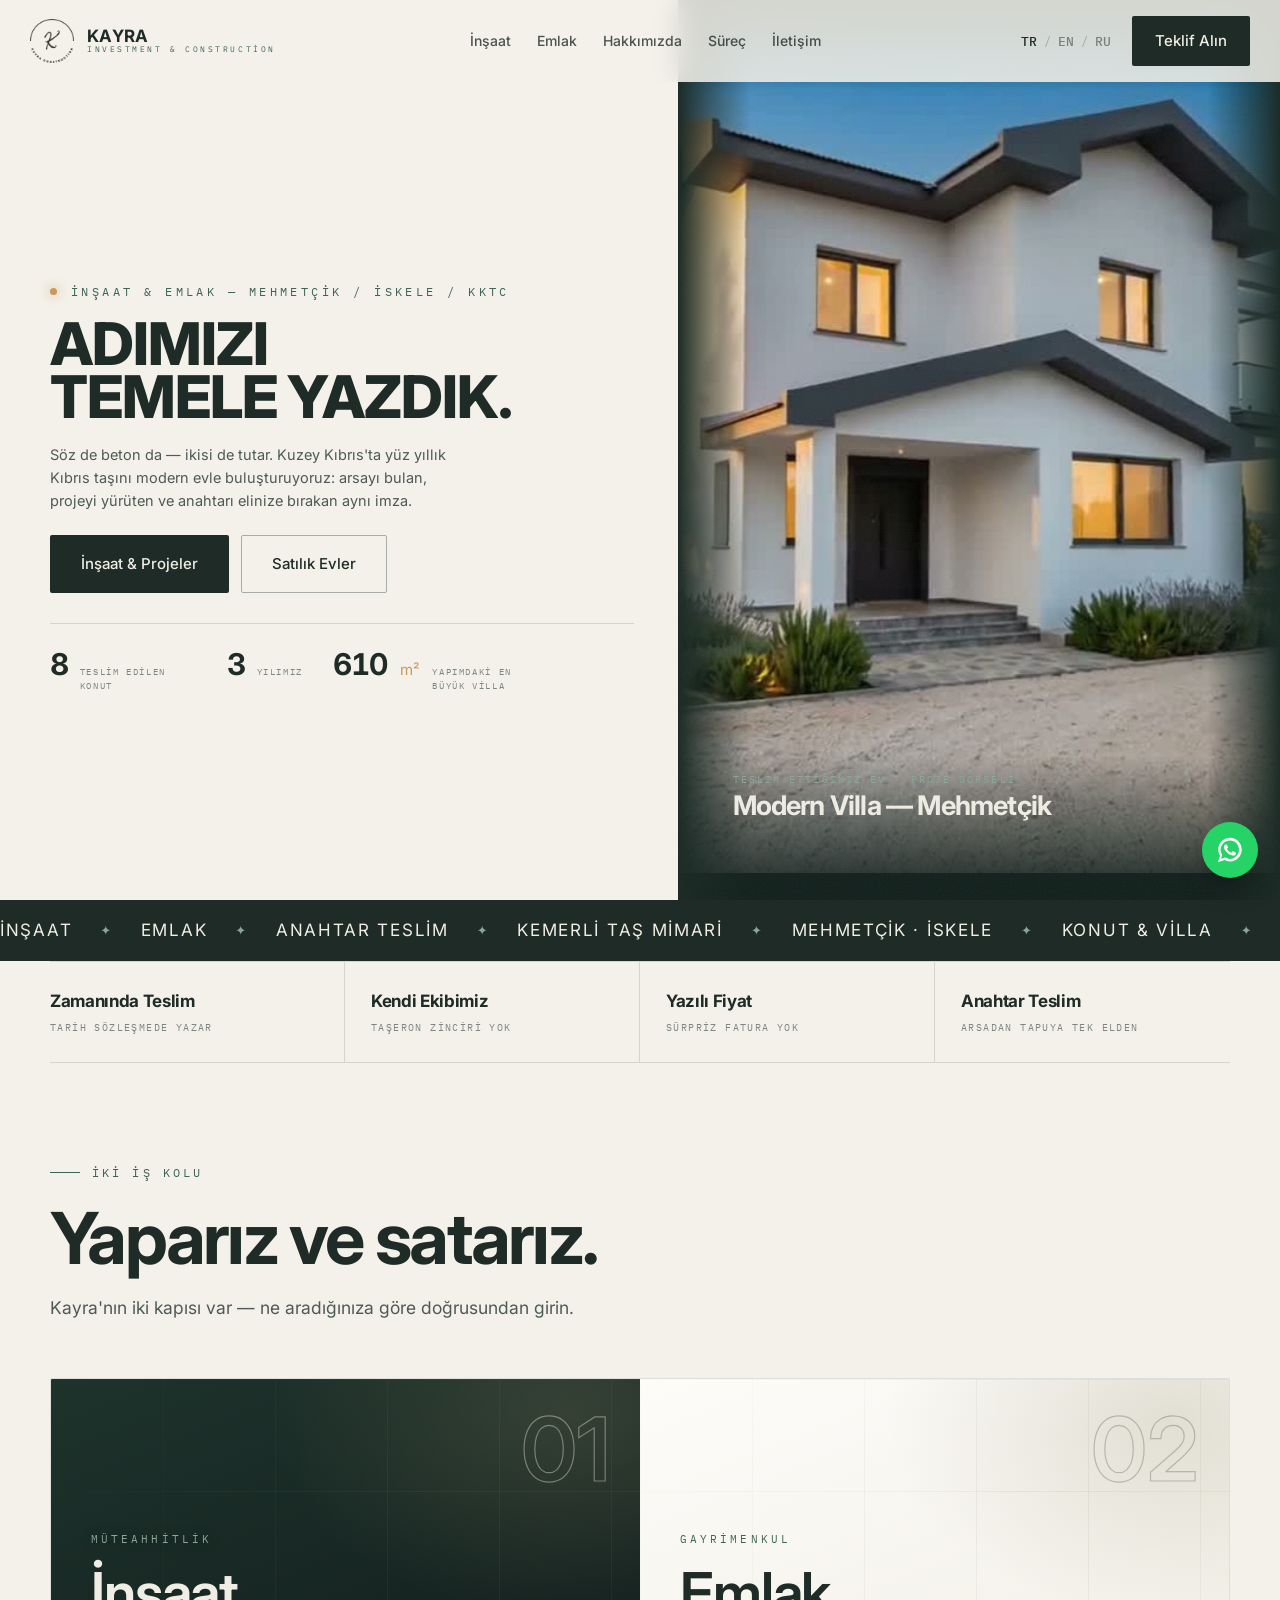
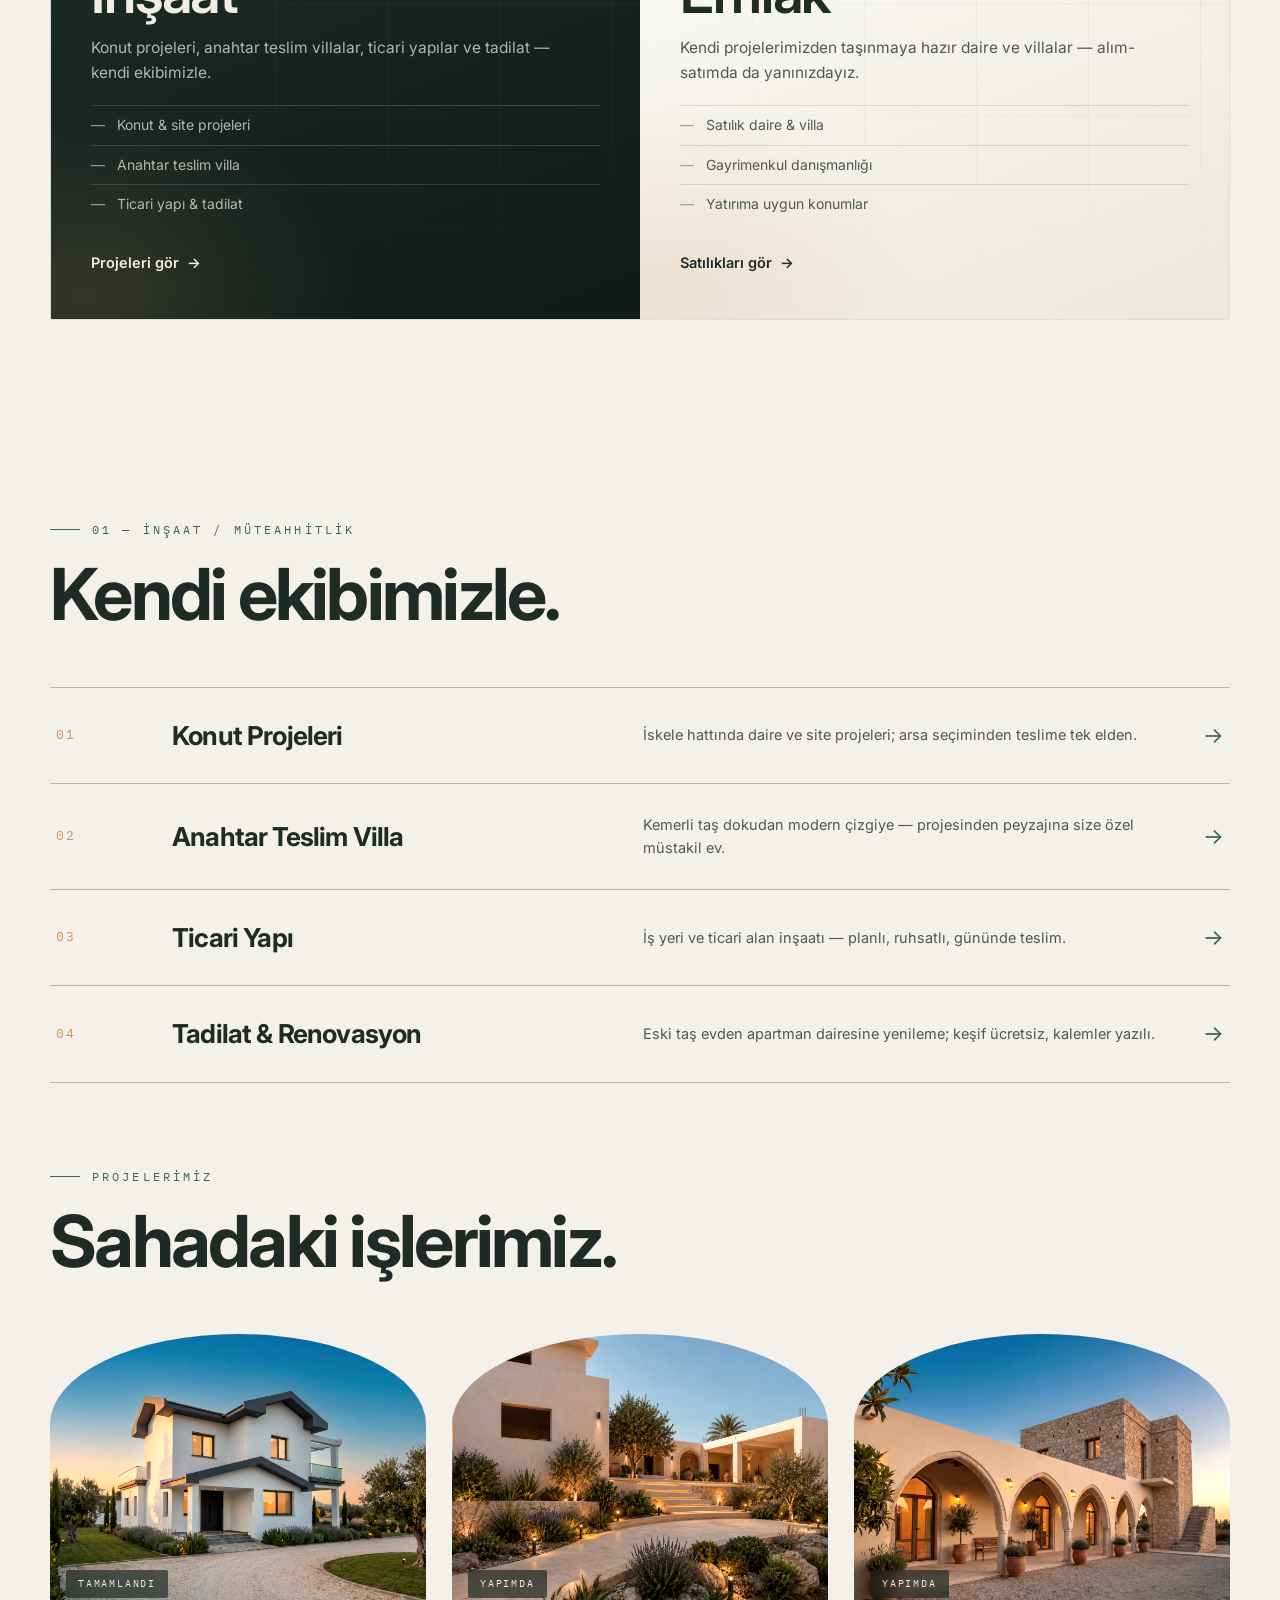
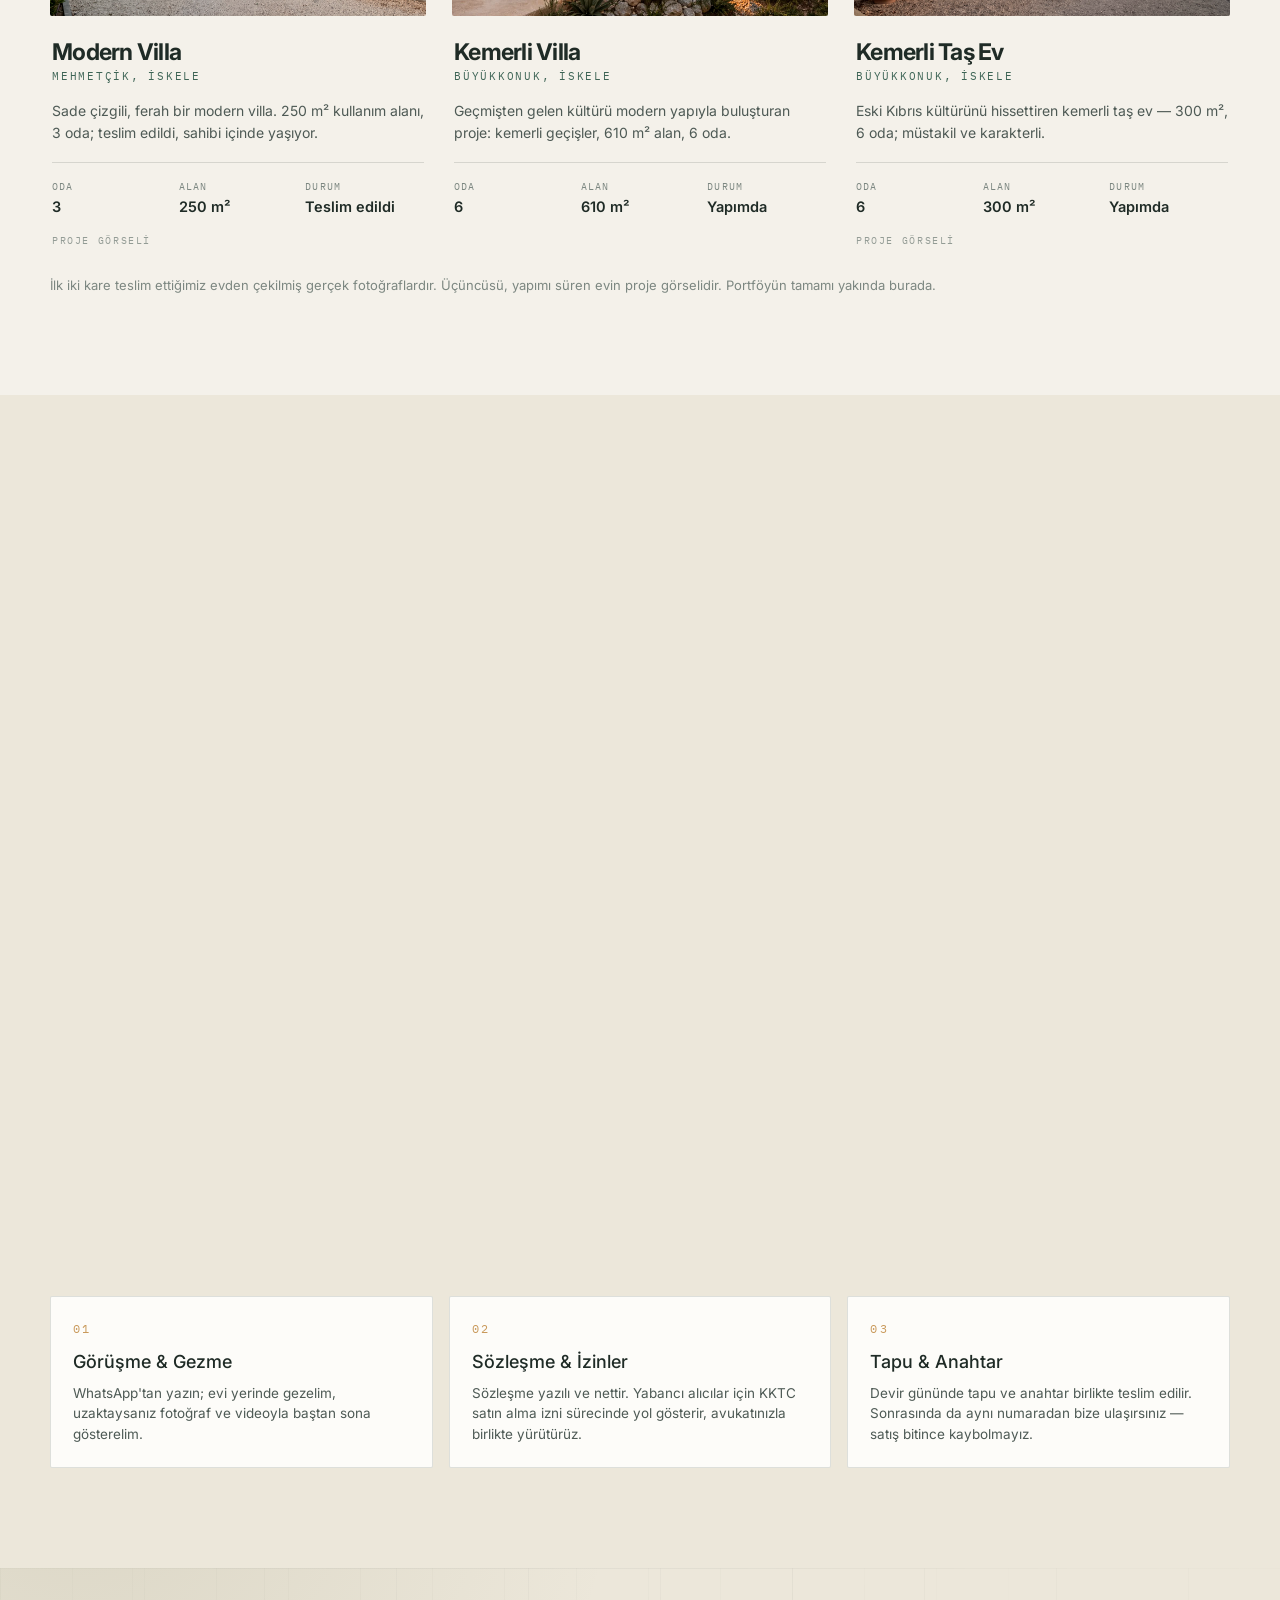
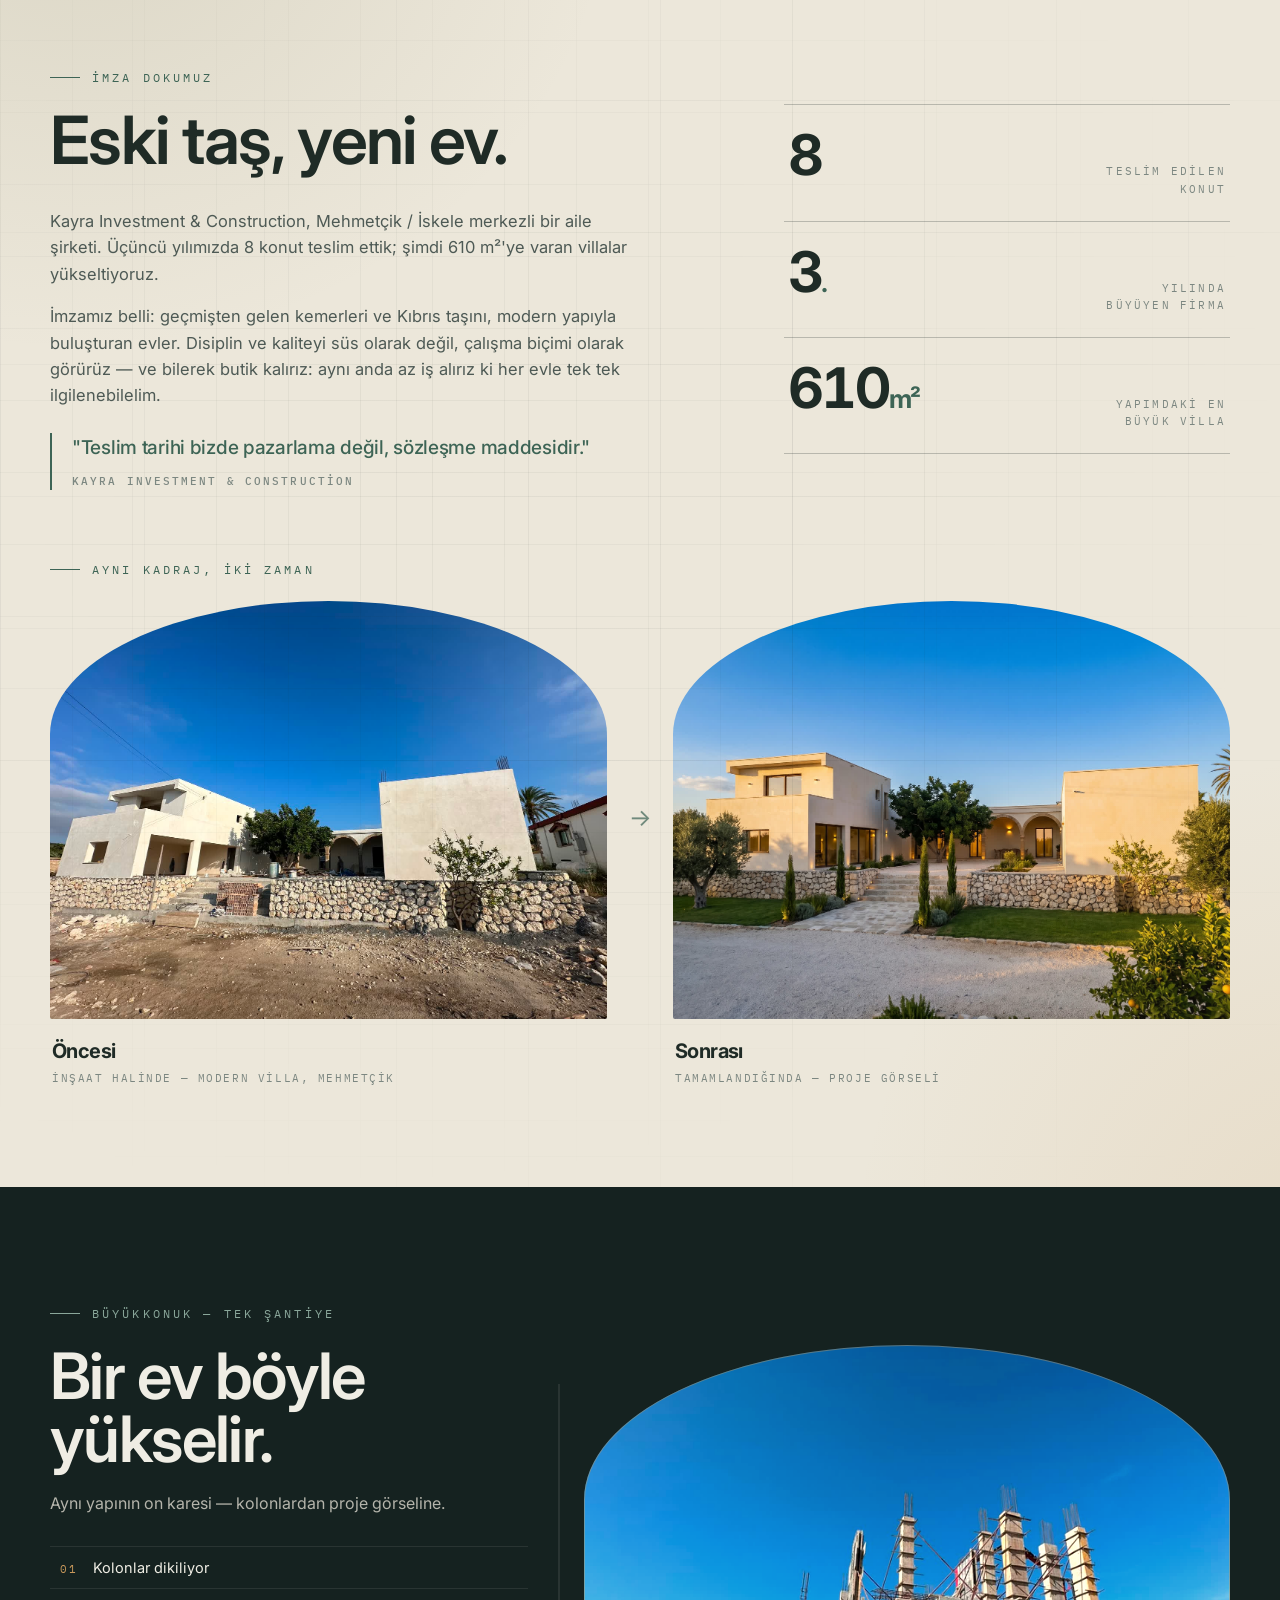
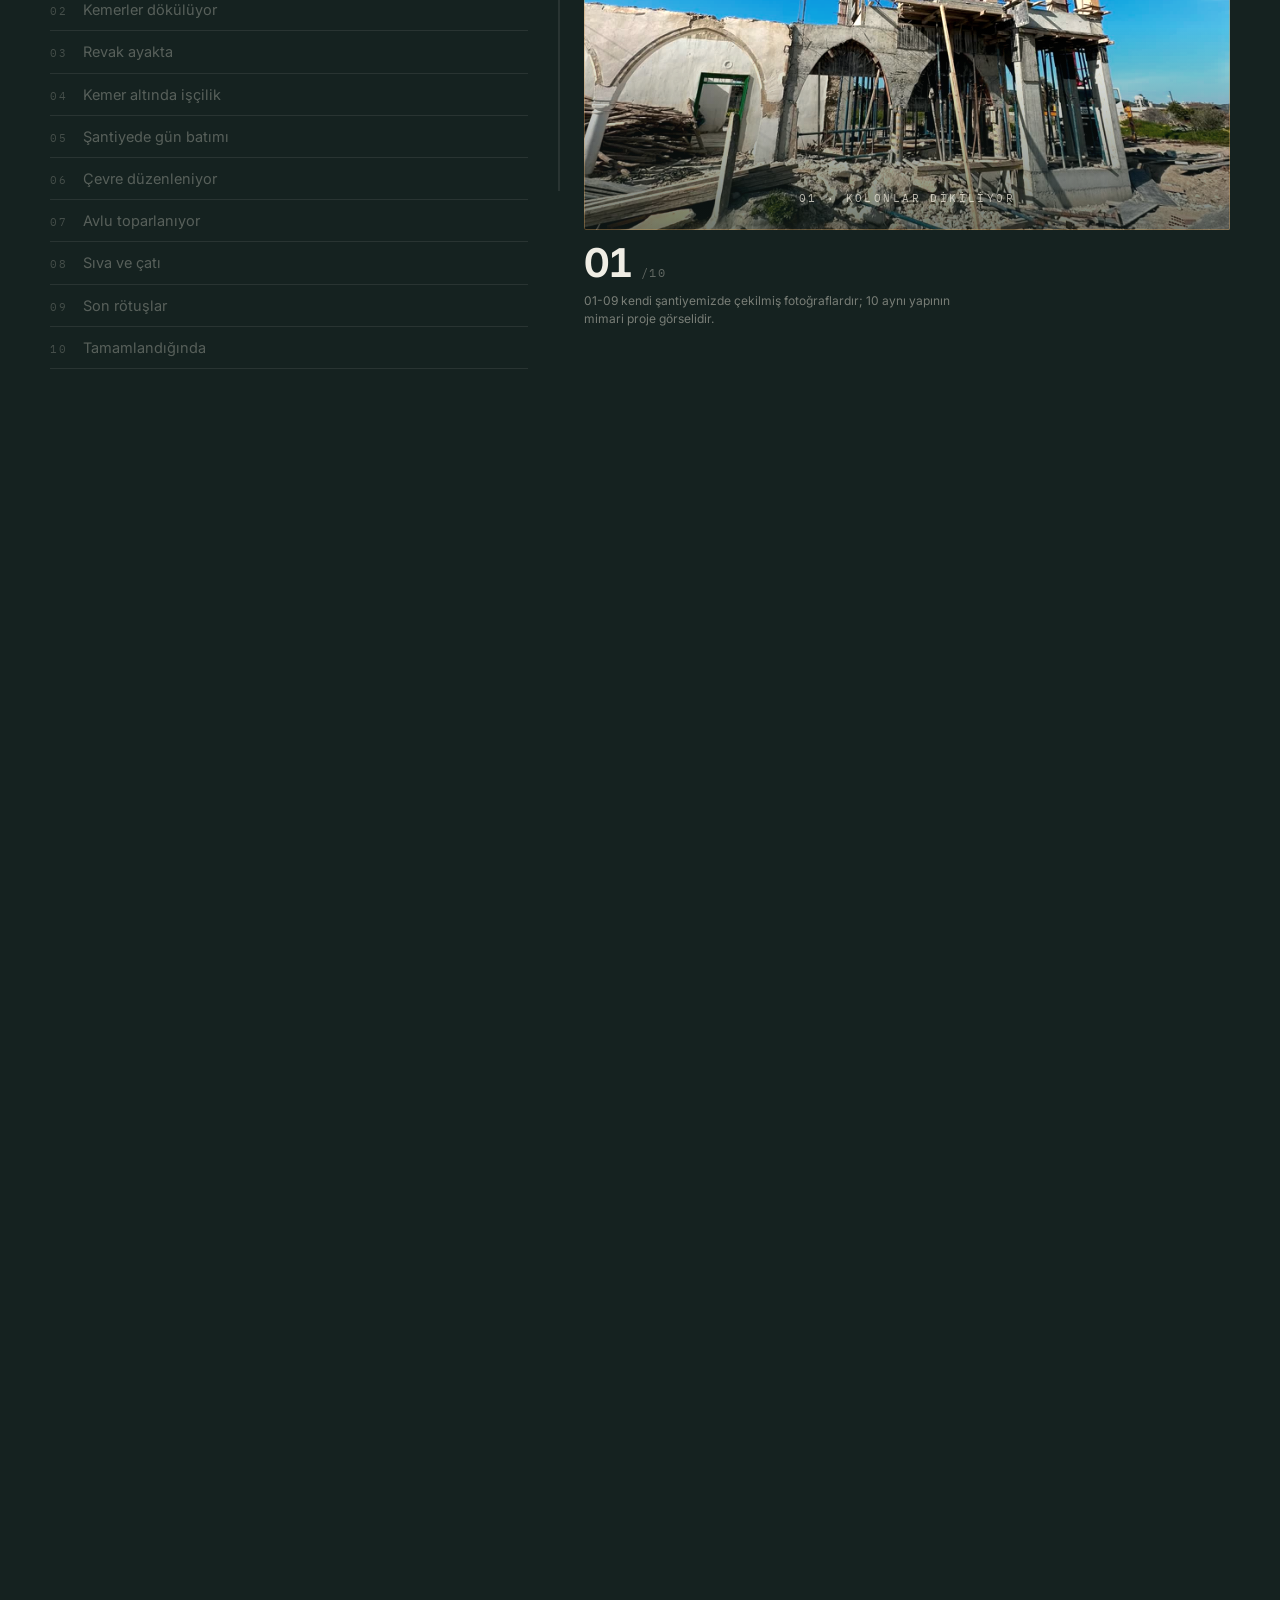
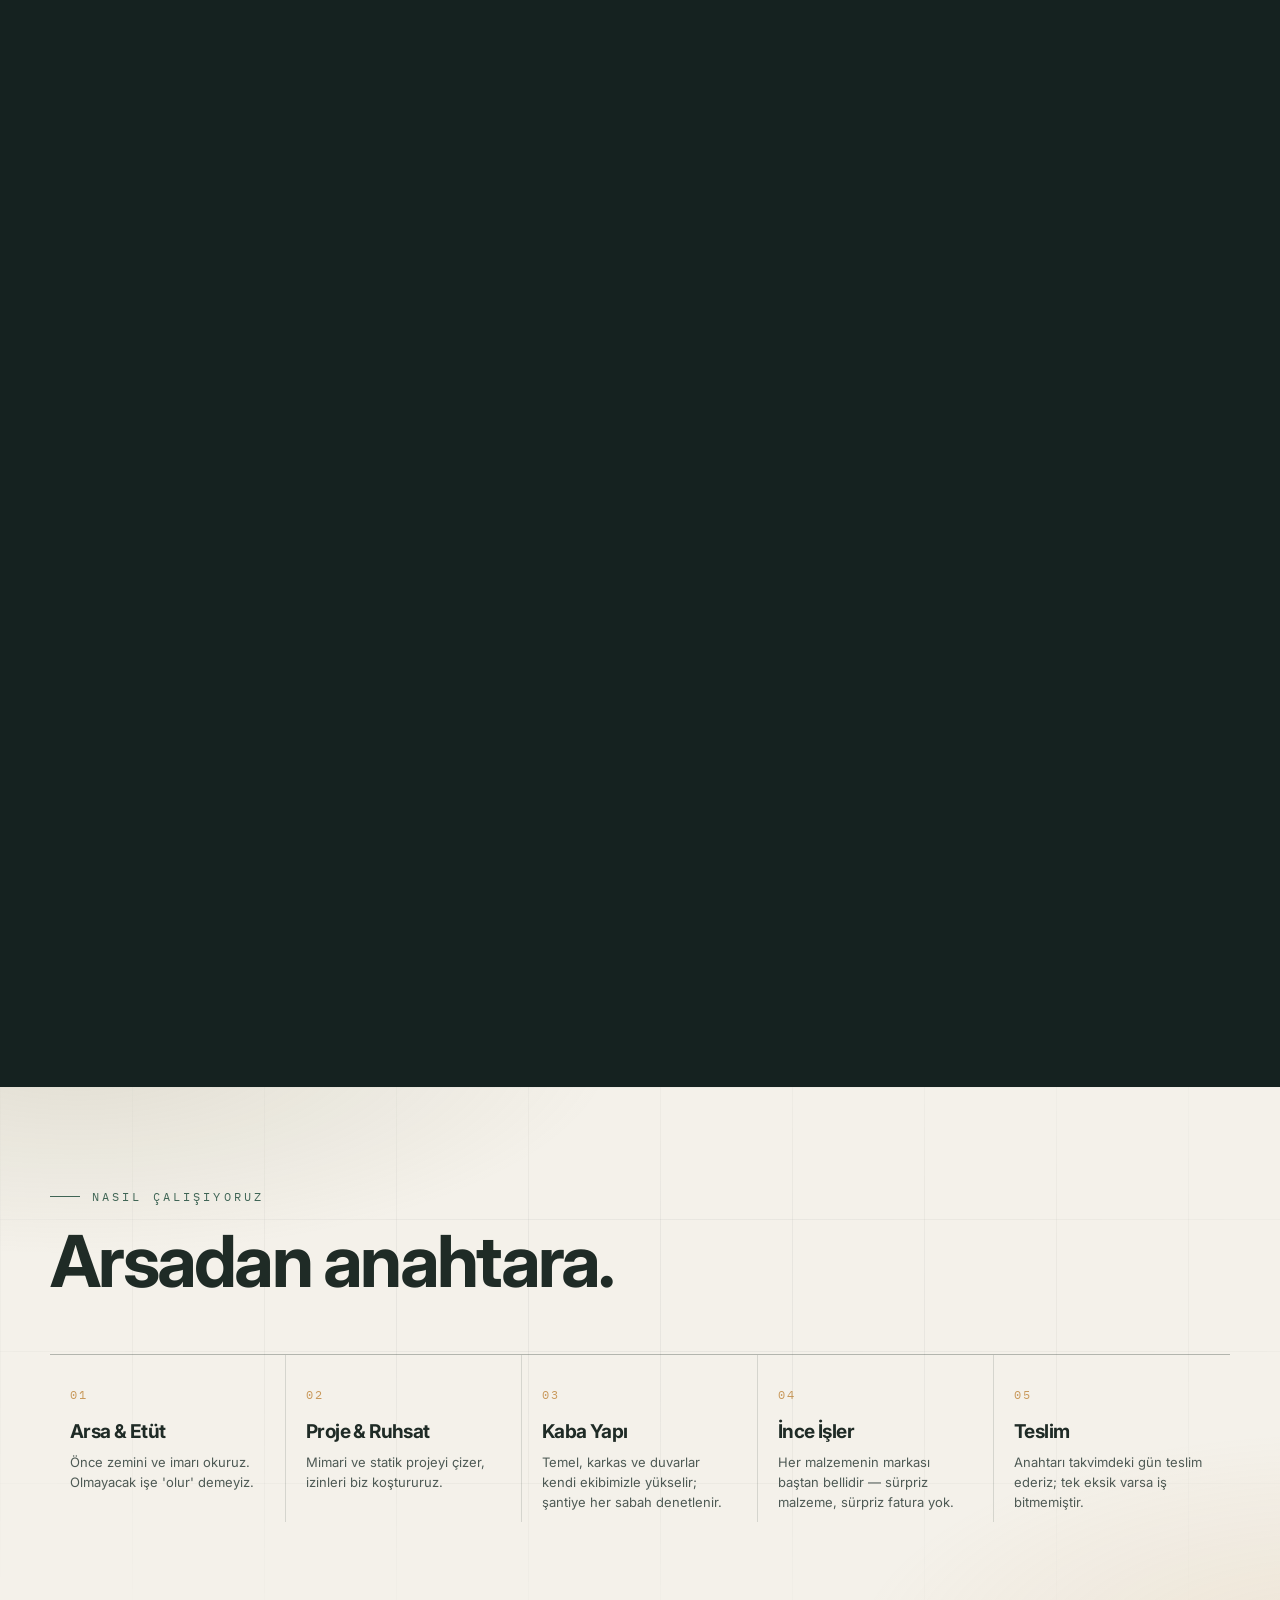
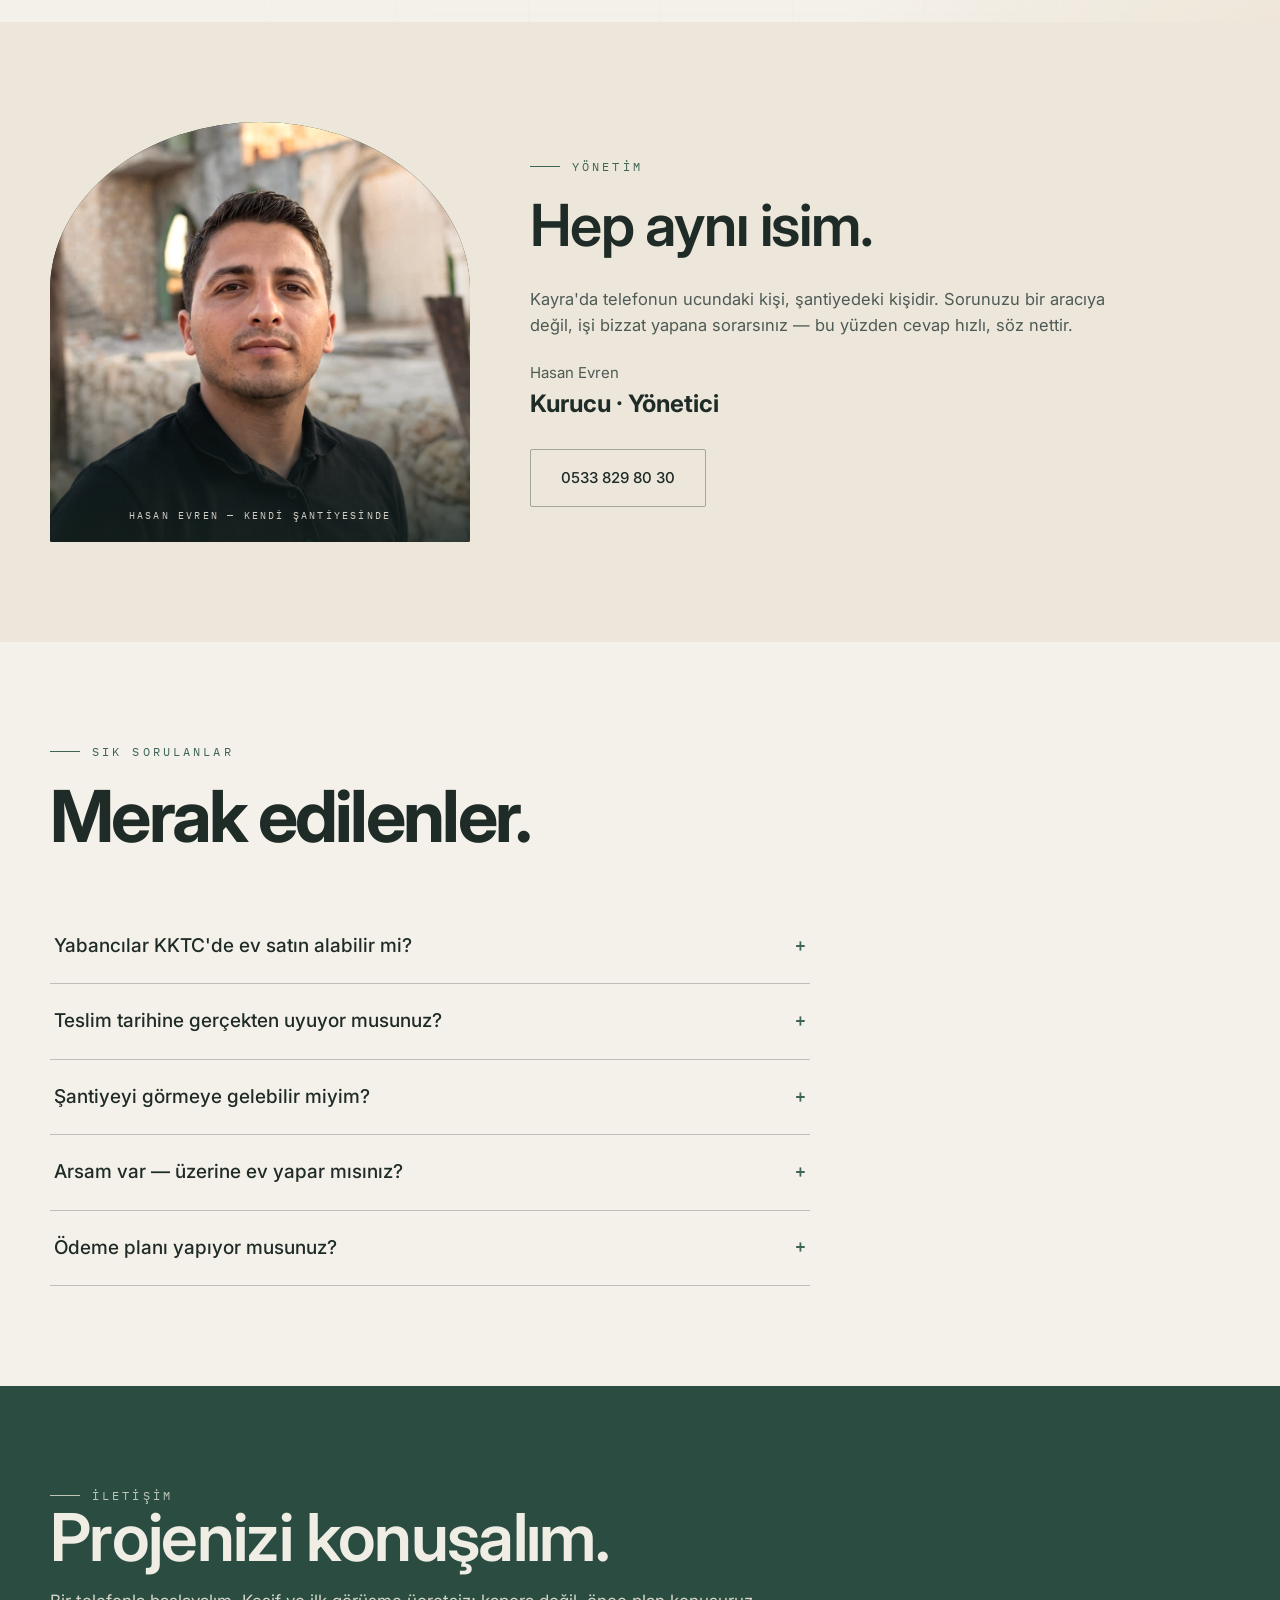
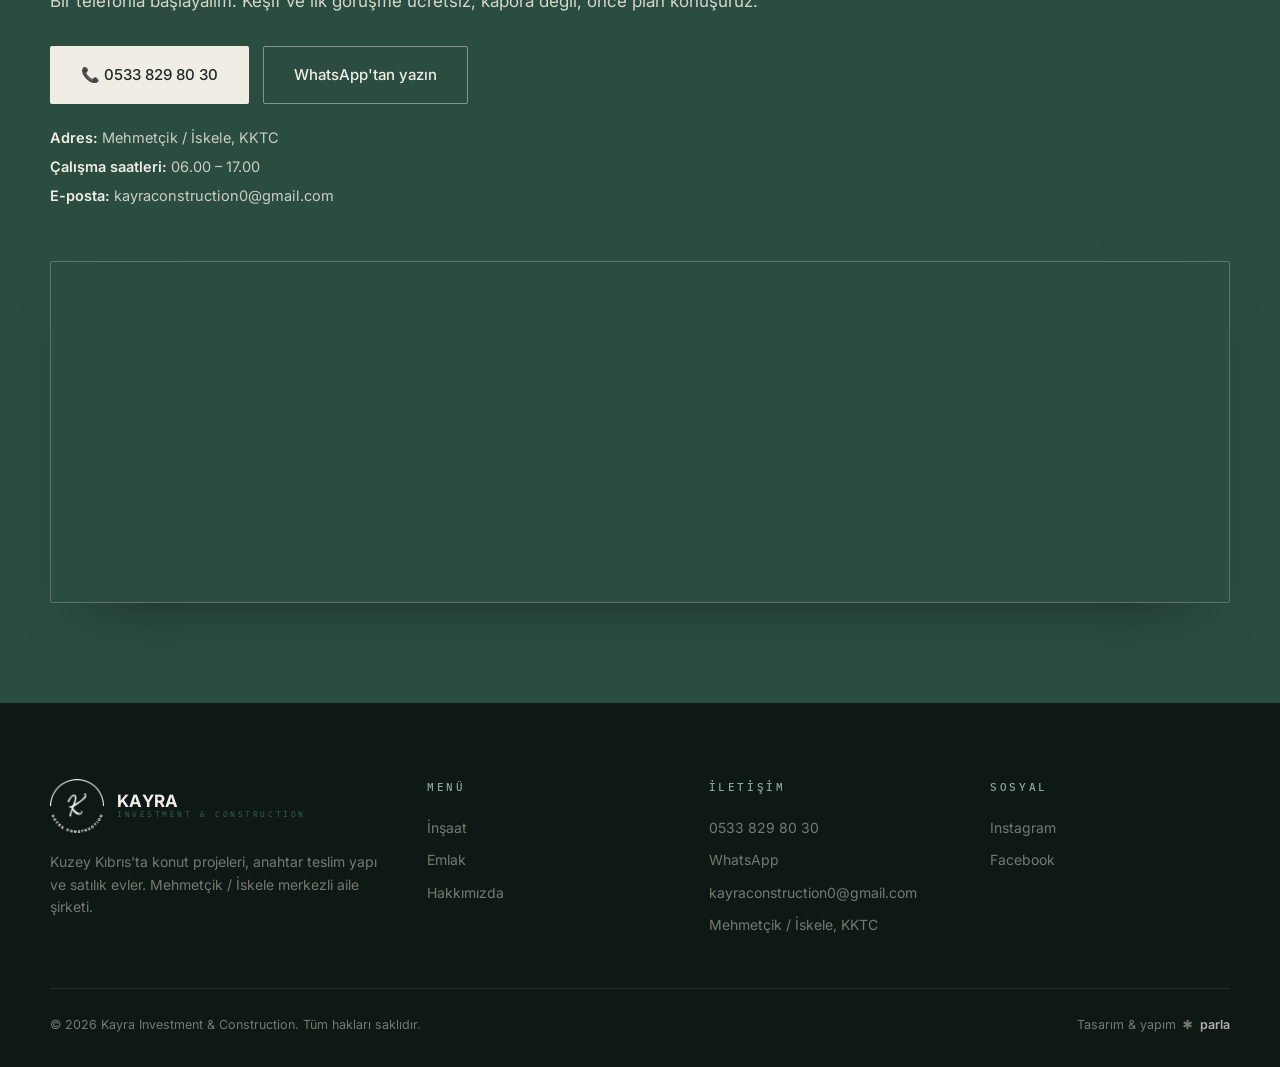
==== index.html @ f29a313a "Site yayına alındı - index.html'den noindex kaldırıldı; arama motorlarına açık. - Panel ve müşteriye" ====
<!DOCTYPE html>
<html lang="tr">
<head>
<meta charset="UTF-8">
<meta name="viewport" content="width=device-width, initial-scale=1.0">
<title>Kayra Investment & Construction — İnşaat & Emlak | Mehmetçik, İskele</title>
<meta name="description" content="Kuzey Kıbrıs Mehmetçik/İskele merkezli inşaat ve emlak firması. Kemerli taş mimariyi modern villalarla buluşturan konut projeleri, anahtar teslim yapı ve satılık evler.">
<meta name="theme-color" content="#1D1812">
<link rel="canonical" href="https://orhannsemiz-wq.github.io/kayra-construction/">
<link rel="icon" type="image/png" href="assets/favicon.png">
<link rel="apple-touch-icon" href="assets/apple-touch-icon.png">
<meta property="og:type" content="website">
<meta property="og:title" content="Kayra Investment & Construction — İnşaat & Emlak | KKTC">
<meta property="og:description" content="Kıbrıs'ın kemerli taşını modern evle buluşturuyoruz. Konut projeleri, anahtar teslim villa ve satılık evler — Mehmetçik / İskele.">
<meta property="og:url" content="https://orhannsemiz-wq.github.io/kayra-construction/">
<meta property="og:image" content="https://orhannsemiz-wq.github.io/kayra-construction/assets/og.jpg">
<meta property="og:locale" content="tr_TR">
<meta name="twitter:card" content="summary_large_image">
<meta name="twitter:image" content="https://orhannsemiz-wq.github.io/kayra-construction/assets/og.jpg">
<script type="application/ld+json">
{"@context":"https://schema.org","@type":"GeneralContractor",
"name":"Kayra Investment & Construction",
"description":"Kuzey Kıbrıs'ta konut projeleri, anahtar teslim yapı ve satılık evler.",
"telephone":"+905338298030","email":"kayraconstruction0@gmail.com",
"address":{"@type":"PostalAddress","addressLocality":"Mehmetçik","addressRegion":"İskele","addressCountry":"CY"},
"openingHours":"Mo-Sa 06:00-17:00",
"sameAs":["https://instagram.com/kayra_constructionn","https://www.facebook.com/share/17DKp3gFcU/"],
"image":"assets/og.jpg","priceRange":"$$"}
</script>
<link rel="preconnect" href="https://fonts.googleapis.com">
<link rel="preconnect" href="https://fonts.gstatic.com" crossorigin>
<link href="https://fonts.googleapis.com/css2?family=Inter:wght@400;500;600;700;800&family=IBM+Plex+Mono:wght@400;500&display=swap" rel="stylesheet">
<link rel="stylesheet" href="css/style.css?v=68">

</head>
<body class="pre">

<div id="loader" aria-hidden="true">
  <img src="assets/kayra-logo-light.png" alt="">
  <div class="lw">Kayra Investment &amp; Construction</div>
  <div class="ld-num"><span id="ldPct">0</span><i>%</i></div>
</div>
<div id="progress" aria-hidden="true"><i id="progressBar"></i></div>

<header id="hd">
  <div class="bar">
    <a href="#top" class="brand">
      <img class="lg-l" src="assets/kayra-logo-light.png" alt="Kayra">
      <img class="lg-d" src="assets/kayra-logo.png" alt="Kayra">
      <span class="bt"><b>KAYRA</b><span data-tr="Investment &amp; Construction" data-en="Investment &amp; Construction">Investment &amp; Construction</span></span>
    </a>
    <nav class="links">
      <a href="#insaat" data-tr="İnşaat" data-en="Construction">İnşaat</a>
      <a href="#emlak" data-tr="Emlak" data-en="Real Estate">Emlak</a>
      <a href="#hakkimizda" data-tr="Hakkımızda" data-en="About">Hakkımızda</a>
      <a href="#surec" data-tr="Süreç" data-en="Process">Süreç</a>
      <a href="#iletisim" data-tr="İletişim" data-en="Contact">İletişim</a>
    </nav>
    <div class="nav-right">
      <div class="lang">
        <button id="l-tr" class="on" onclick="setLang('tr')">TR</button><span>/</span><button id="l-en" onclick="setLang('en')">EN</button><span>/</span><button id="l-ru" onclick="setLang('ru')">RU</button>
      </div>
      <a href="#iletisim" class="btn nav-cta" data-tr="Teklif Alın" data-en="Get a Quote">Teklif Alın</a>
      <button class="burger" onclick="toggleMenu()" aria-label="Menü"><i></i><i></i><i></i></button>
    </div>
  </div>
</header>

<div class="mnav" id="mnav">
  <a href="#insaat" onclick="toggleMenu()" data-tr="İnşaat" data-en="Construction">İnşaat</a>
  <a href="#emlak" onclick="toggleMenu()" data-tr="Emlak" data-en="Real Estate">Emlak</a>
  <a href="#hakkimizda" onclick="toggleMenu()" data-tr="Hakkımızda" data-en="About">Hakkımızda</a>
  <a href="#surec" onclick="toggleMenu()" data-tr="Süreç" data-en="Process">Süreç</a>
  <a href="#iletisim" onclick="toggleMenu()" data-tr="İletişim" data-en="Contact">İletişim</a>
  <a href="#iletisim" onclick="toggleMenu()" class="btn btn-ink mnav-cta" data-tr="Teklif Alın" data-en="Get a Quote">Teklif Alın</a>
</div>

<a href="#top" id="top"></a>

<!-- HERO — VARYANT A: bölünmüş kapak -->
<section class="hero heroA">
  <div class="hA-left">
    <div class="hero-coord">
      <span class="dot"></span>
      <span data-tr="İnşaat &amp; Emlak — Mehmetçik / İskele / KKTC" data-en="Construction &amp; Real Estate — Mehmetçik / İskele / N. Cyprus">İnşaat &amp; Emlak — Mehmetçik / İskele / KKTC</span>
    </div>
    <h1 class="display">
      <span class="ln"><i class="l1" data-tr="Adımızı" data-en="Our name">Adımızı</i></span>
      <span class="ln"><i class="l2" data-tr="Temele yazdık." data-en="in the foundation.">Temele yazdık.</i></span>
    </h1>
    <p class="hero-lead" data-tr="Söz de beton da — ikisi de tutar. Kuzey Kıbrıs'ta yüz yıllık Kıbrıs taşını modern evle buluşturuyoruz: arsayı bulan, projeyi yürüten ve anahtarı elinize bırakan aynı imza." data-en="Our word and our concrete — both of them set. In North Cyprus we bring century-old Cyprus stone into the modern home: one signature finds the land, runs the build and hands you the key.">Söz de beton da — ikisi de tutar. Kuzey Kıbrıs'ta yüz yıllık Kıbrıs taşını modern evle buluşturuyoruz: arsayı bulan, projeyi yürüten ve anahtarı elinize bırakan aynı imza.</p>
    <div class="hero-ctas">
      <a href="#insaat" class="btn btn-ink" data-tr="İnşaat &amp; Projeler" data-en="Construction &amp; Projects">İnşaat &amp; Projeler</a>
      <a href="#emlak" class="btn btn-inkline" data-tr="Satılık Evler" data-en="Homes for Sale">Satılık Evler</a>
    </div>
    <div class="hA-stats">
      <div class="hstat"><b>8</b><span data-tr="Teslim edilen konut" data-en="Homes delivered">Teslim edilen konut</span></div>
      <div class="hstat"><b>3.</b><span data-tr="Yılımız" data-en="Years in business">Yılımız</span></div>
      <div class="hstat"><b>610</b><i>m²</i><span data-tr="Yapımdaki en büyük villa" data-en="Largest villa in build">Yapımdaki en büyük villa</span></div>
    </div>
  </div>
  <div class="hA-right" aria-hidden="true">
    <!-- KEMERİN İÇİNDEN GÜN BATIMI — saf CSS, 0 KB dış dosya.
         Markanın imzası (kemer) + paletin kaynağı (alacakaranlık) hareket ediyor.
         Sadece transform/opacity/filter; layout tetiklemez. -->
    <div class="map-wrap">
      <!-- KAPAK (2026-07-31): önce 3B harita, sonra kıyı manzarası denendi;
           ikisi de "bu bir inşaat firması" demiyordu. Şimdi KENDİ şantiyemizin
           gerçek karesi: usta betonarme kemerin üstünde. Fotoğraf bize ait,
           hareket image-to-video ile eklendi — uydurma şantiye riski yok,
           alt yazı da bu yüzden "kendi şantiyemizden" diyebiliyor.
           İleri-geri birleştirildi, döngü dikişsiz. 327 KB. -->
      <video class="map-vid" autoplay muted loop playsinline
             poster="assets/video/kapak-villa-poster.jpg">
        <source src="assets/video/kapak-villa.mp4" type="video/mp4">
      </video>
      <div class="map-legend">
        <span class="ml-t" data-tr="Teslim ettiğimiz ev · proje görseli" data-en="A home we delivered · visualisation">Teslim ettiğimiz ev · proje görseli</span>
        <span class="ml-n" data-tr="Modern Villa — Mehmetçik" data-en="Modern Villa — Mehmetçik">Modern Villa — Mehmetçik</span>
      </div>
    </div>
    <div class="grain"></div>
  </div>
</section>

<!-- MARQUEE -->
<div class="marquee" aria-hidden="true">
  <div class="mq-track" id="mqTrack">
    <span data-tr="İnşaat <i>✦</i> Emlak <i>✦</i> Anahtar Teslim <i>✦</i> Kemerli Taş Mimari <i>✦</i> Mehmetçik · İskele <i>✦</i> Konut &amp; Villa <i>✦</i> " data-en="Construction <i>✦</i> Real Estate <i>✦</i> Turnkey <i>✦</i> Stone Arch Architecture <i>✦</i> Mehmetçik · İskele <i>✦</i> Homes &amp; Villas <i>✦</i> ">İnşaat <i>✦</i> Emlak <i>✦</i> Anahtar Teslim <i>✦</i> Kemerli Taş Mimari <i>✦</i> Mehmetçik · İskele <i>✦</i> Konut &amp; Villa <i>✦</i> </span>
  </div>
</div>

<!-- FAYDA ŞERİDİ — sektörün standart vaat karoları (Aladağ, Arşın, Tunalı
     hepsi bunları başlık seviyesinde kullanıyor; bizde paragraf içine gömülüydü).
     Kapak ile iş kolları arasında, ziyaretçi daha ilk ekranda görüyor. -->
<section class="promise" aria-label="Taahhütlerimiz">
  <div class="wrap">
    <ul class="promise-row rv">
      <li><b data-tr="Zamanında Teslim" data-en="On-Time Delivery">Zamanında Teslim</b><span data-tr="Tarih sözleşmede yazar" data-en="The date is in the contract">Tarih sözleşmede yazar</span></li>
      <li><b data-tr="Kendi Ekibimiz" data-en="Our Own Crew">Kendi Ekibimiz</b><span data-tr="Taşeron zinciri yok" data-en="No subcontractor chain">Taşeron zinciri yok</span></li>
      <li><b data-tr="Yazılı Fiyat" data-en="Written Pricing">Yazılı Fiyat</b><span data-tr="Sürpriz fatura yok" data-en="No surprise invoices">Sürpriz fatura yok</span></li>
      <li><b data-tr="Anahtar Teslim" data-en="Turnkey">Anahtar Teslim</b><span data-tr="Arsadan tapuya tek elden" data-en="From land to title, one hand">Arsadan tapuya tek elden</span></li>
    </ul>
  </div>
</section>

<!-- PILLARS -->
<section id="isKollari">
  <div class="wrap">
    <div class="sec-head rv">
      <div class="eyebrow" data-tr="İki iş kolu" data-en="Two divisions">İki iş kolu</div>
      <h2 class="msk"><i data-tr="Yaparız ve satarız." data-en="We build and we sell.">Yaparız ve satarız.</i></h2>
      <p data-tr="Kayra'nın iki kapısı var — ne aradığınıza göre doğrusundan girin." data-en="Kayra has two doors — enter through the one that fits what you need.">Kayra'nın iki kapısı var — ne aradığınıza göre doğrusundan girin.</p>
    </div>
    <div class="pillar-wrap rv">
      <a href="#insaat" class="pillar insaat">
        <div class="big-num">01</div>
        <div class="content">
          <div class="ptag" data-tr="Müteahhitlik" data-en="Contracting">Müteahhitlik</div>
          <h3 data-tr="İnşaat" data-en="Construction">İnşaat</h3>
          <p data-tr="Konut projeleri, anahtar teslim villalar, ticari yapılar ve tadilat — kendi ekibimizle." data-en="Housing projects, turnkey villas, commercial builds and renovation — with our own team.">Konut projeleri, anahtar teslim villalar, ticari yapılar ve tadilat — kendi ekibimizle.</p>
          <ul>
            <li data-tr="Konut &amp; site projeleri" data-en="Housing &amp; complex projects">Konut &amp; site projeleri</li>
            <li data-tr="Anahtar teslim villa" data-en="Turnkey villas">Anahtar teslim villa</li>
            <li data-tr="Ticari yapı &amp; tadilat" data-en="Commercial &amp; renovation">Ticari yapı &amp; tadilat</li>
          </ul>
          <span class="go" data-tr="Projeleri gör" data-en="View projects">Projeleri gör <span class="ar">→</span></span>
        </div>
      </a>
      <a href="#emlak" class="pillar emlak">
        <div class="big-num">02</div>
        <div class="content">
          <div class="ptag" data-tr="Gayrimenkul" data-en="Property">Gayrimenkul</div>
          <h3 data-tr="Emlak" data-en="Real Estate">Emlak</h3>
          <p data-tr="Kendi projelerimizden taşınmaya hazır daire ve villalar — alım-satımda da yanınızdayız." data-en="Move-in-ready homes from our own projects — and we guide you in buying and selling too.">Kendi projelerimizden taşınmaya hazır daire ve villalar — alım-satımda da yanınızdayız.</p>
          <ul>
            <li data-tr="Satılık daire &amp; villa" data-en="Apartments &amp; villas for sale">Satılık daire &amp; villa</li>
            <li data-tr="Gayrimenkul danışmanlığı" data-en="Property consultancy">Gayrimenkul danışmanlığı</li>
            <li data-tr="Yatırıma uygun konumlar" data-en="Investment-grade locations">Yatırıma uygun konumlar</li>
          </ul>
          <span class="go" data-tr="Satılıkları gör" data-en="Browse listings">Satılıkları gör <span class="ar">→</span></span>
        </div>
      </a>
    </div>
  </div>
</section>

<!-- INSAAT -->
<section id="insaat">
  <div class="wrap">
    <div class="sec-head rv">
      <div class="eyebrow" data-tr="01 — İnşaat / Müteahhitlik" data-en="01 — Construction / Contracting">01 — İnşaat / Müteahhitlik</div>
      <h2 class="msk"><i data-tr="Kendi ekibimizle." data-en="With our own crew.">Kendi ekibimizle.</i></h2>
    </div>
    <div class="svc-rows rv">
      <div class="svc-row"><div class="n">01</div><h3 data-tr="Konut Projeleri" data-en="Housing Projects">Konut Projeleri</h3><p data-tr="İskele hattında daire ve site projeleri; arsa seçiminden teslime tek elden." data-en="Apartment and complex projects along İskele; one hand from land choice to handover.">İskele hattında daire ve site projeleri; arsa seçiminden teslime tek elden.</p><span class="ar">→</span></div>
      <div class="svc-row"><div class="n">02</div><h3 data-tr="Anahtar Teslim Villa" data-en="Turnkey Villa">Anahtar Teslim Villa</h3><p data-tr="Kemerli taş dokudan modern çizgiye — projesinden peyzajına size özel müstakil ev." data-en="From stone-arch character to modern lines — a detached home tailored to you, design to landscape.">Kemerli taş dokudan modern çizgiye — projesinden peyzajına size özel müstakil ev.</p><span class="ar">→</span></div>
      <div class="svc-row"><div class="n">03</div><h3 data-tr="Ticari Yapı" data-en="Commercial Builds">Ticari Yapı</h3><p data-tr="İş yeri ve ticari alan inşaatı — planlı, ruhsatlı, gününde teslim." data-en="Workplace and commercial construction — planned, permitted, delivered on the day.">İş yeri ve ticari alan inşaatı — planlı, ruhsatlı, gününde teslim.</p><span class="ar">→</span></div>
      <div class="svc-row"><div class="n">04</div><h3 data-tr="Tadilat &amp; Renovasyon" data-en="Renovation">Tadilat &amp; Renovasyon</h3><p data-tr="Eski taş evden apartman dairesine yenileme; keşif ücretsiz, kalemler yazılı." data-en="Renovation from old stone houses to apartments; free survey, itemised in writing.">Eski taş evden apartman dairesine yenileme; keşif ücretsiz, kalemler yazılı.</p><span class="ar">→</span></div>
    </div>

    <div class="sec-head rv" style="margin-top:84px">
      <div class="eyebrow" data-tr="Projelerimiz" data-en="Our projects">Projelerimiz</div>
      <h2 class="msk"><i data-tr="Sahadaki işlerimiz." data-en="Our work on site.">Sahadaki işlerimiz.</i></h2>
    </div>
    <div class="cards rv">
      <div class="card">
        <div class="ph"><img src="assets/foto/proje-modern.jpg" alt="Modern Villa — tamamlandığında, Mehmetçik" loading="lazy"><span class="st" data-tr="Tamamlandı" data-en="Completed">Tamamlandı</span></div>
        <div class="body"><h3 data-tr="Modern Villa" data-en="Modern Villa">Modern Villa</h3><div class="loc">Mehmetçik, İskele</div><p data-tr="Sade çizgili, ferah bir modern villa. 250 m² kullanım alanı, 3 oda; teslim edildi, sahibi içinde yaşıyor." data-en="A clean-lined, airy modern villa. 250 m² of living space, 3 rooms; delivered and lived in.">Sade çizgili, ferah bir modern villa. 250 m² kullanım alanı, 3 oda; teslim edildi, sahibi içinde yaşıyor.</p><div class="facts"><div><span data-tr="Oda" data-en="Rooms">Oda</span><b>3</b></div><div><span data-tr="Alan" data-en="Area">Alan</span><b>250 m²</b></div><div><span data-tr="Durum" data-en="Status">Durum</span><b data-tr="Teslim edildi" data-en="Delivered">Teslim edildi</b></div></div><div class="pvn" data-tr="Proje görseli" data-en="Visualisation">Proje görseli</div></div>
      </div>
      <div class="card">
        <div class="ph"><img src="assets/foto/proje-teslim.jpg" alt="Kemerli Villa — teslim edilmiş hâli, Büyükkonuk" loading="lazy"><span class="st" data-tr="Yapımda" data-en="In build">Yapımda</span></div>
        <div class="body"><h3 data-tr="Kemerli Villa" data-en="Arched Villa">Kemerli Villa</h3><div class="loc">Büyükkonuk, İskele</div><p data-tr="Geçmişten gelen kültürü modern yapıyla buluşturan proje: kemerli geçişler, 610 m² alan, 6 oda." data-en="A project uniting heritage culture with modern building: arched passages, 610 m², 6 rooms.">Geçmişten gelen kültürü modern yapıyla buluşturan proje: kemerli geçişler, 610 m² alan, 6 oda.</p><div class="facts"><div><span data-tr="Oda" data-en="Rooms">Oda</span><b>6</b></div><div><span data-tr="Alan" data-en="Area">Alan</span><b>610 m²</b></div><div><span data-tr="Durum" data-en="Status">Durum</span><b data-tr="Yapımda" data-en="In build">Yapımda</b></div></div></div>
      </div>
      <div class="card">
        <div class="ph"><img src="assets/foto/proje-tasev.jpg" alt="Kemerli Taş Ev — tamamlandığında, Büyükkonuk" loading="lazy"><span class="st" data-tr="Yapımda" data-en="In build">Yapımda</span></div>
        <div class="body"><h3 data-tr="Kemerli Taş Ev" data-en="Stone Arch House">Kemerli Taş Ev</h3><div class="loc">Büyükkonuk, İskele</div><p data-tr="Eski Kıbrıs kültürünü hissettiren kemerli taş ev — 300 m², 6 oda; müstakil ve karakterli." data-en="A stone arch house echoing old Cyprus — 300 m², 6 rooms; detached and full of character.">Eski Kıbrıs kültürünü hissettiren kemerli taş ev — 300 m², 6 oda; müstakil ve karakterli.</p><div class="facts"><div><span data-tr="Oda" data-en="Rooms">Oda</span><b>6</b></div><div><span data-tr="Alan" data-en="Area">Alan</span><b>300 m²</b></div><div><span data-tr="Durum" data-en="Status">Durum</span><b data-tr="Yapımda" data-en="In build">Yapımda</b></div></div><div class="pvn" data-tr="Proje görseli" data-en="Visualisation">Proje görseli</div></div>
      </div>
    </div>
    <p class="note rv" data-tr="İlk iki kare teslim ettiğimiz evden çekilmiş gerçek fotoğraflardır. Üçüncüsü, yapımı süren evin proje görselidir. Portföyün tamamı yakında burada." data-en="The first two images are real photographs of a home we delivered. The third is a visualisation of a home still in build. The full portfolio is coming here soon.">İlk iki kare teslim ettiğimiz evden çekilmiş gerçek fotoğraflardır. Üçüncüsü, yapımı süren evin proje görselidir. Portföyün tamamı yakında burada.</p>
  </div>
</section>

<!-- EMLAK -->
<section id="emlak" style="background:var(--paper-2)">
  <div class="wrap">
    <div class="sec-head rv">
      <div class="eyebrow" data-tr="02 — Emlak / Satılık" data-en="02 — Real Estate / For Sale">02 — Emlak / Satılık</div>
      <h2 class="msk"><i data-tr="Size uygun evi bulalım." data-en="Let's find your home.">Size uygun evi bulalım.</i></h2>
      <p data-tr="Portföyümüz sürekli değişiyor — bu yüzden buraya eskimiş ilan dizmiyoruz. Üç soruyu işaretleyin, size uyan evleri aynı gün gönderelim." data-en="Our portfolio changes constantly — so we don't fill this page with stale listings. Mark three answers and we'll send you the matching homes the same day.">Portföyümüz sürekli değişiyor — bu yüzden buraya eskimiş ilan dizmiyoruz. Üç soruyu işaretleyin, size uyan evleri aynı gün gönderelim.</p>
    </div>
    <div class="emlak-grid rv">
      <div class="finder" id="finder">
        <div class="fgroup">
          <div class="fq" data-tr="01 — Ne arıyorsunuz?" data-en="01 — What are you looking for?">01 — Ne arıyorsunuz?</div>
          <div class="chips" data-k="tip">
            <button class="on" data-v="Daire" data-tr="Daire" data-en="Apartment">Daire</button>
            <button data-v="Villa" data-tr="Villa" data-en="Villa">Villa</button>
            <button data-v="Arsa" data-tr="Arsa" data-en="Land">Arsa</button>
            <button data-v="Yatırımlık" data-tr="Yatırımlık" data-en="Investment">Yatırımlık</button>
          </div>
        </div>
        <div class="fgroup">
          <div class="fq" data-tr="02 — Hangi bölge?" data-en="02 — Which area?">02 — Hangi bölge?</div>
          <div class="chips" data-k="bolge">
            <button class="on" data-v="İskele / Long Beach" data-tr="İskele / Long Beach" data-en="İskele / Long Beach">İskele / Long Beach</button>
            <button data-v="Mehmetçik" data-tr="Mehmetçik" data-en="Mehmetçik">Mehmetçik</button>
            <button data-v="Büyükkonuk" data-tr="Büyükkonuk" data-en="Büyükkonuk">Büyükkonuk</button>
            <button data-v="Fark etmez" data-tr="Fark etmez" data-en="Any area">Fark etmez</button>
          </div>
        </div>
        <div class="fgroup">
          <div class="fq" data-tr="03 — Bütçeniz?" data-en="03 — Your budget?">03 — Bütçeniz?</div>
          <div class="chips" data-k="butce">
            <button class="on" data-v="150.000 £ altı" data-tr="150.000 £ altı" data-en="Under £150,000">150.000 £ altı</button>
            <button data-v="150–300.000 £" data-tr="150–300.000 £" data-en="£150–300,000">150–300.000 £</button>
            <button data-v="300.000 £ üstü" data-tr="300.000 £ üstü" data-en="Over £300,000">300.000 £ üstü</button>
            <button data-v="Henüz net değil" data-tr="Henüz net değil" data-en="Not sure yet">Henüz net değil</button>
          </div>
        </div>
        <div class="finder-foot">
          <p class="finder-sum" id="finderSum"></p>
          <button class="btn btn-ink" id="finderGo" type="button" data-tr="Uygun evleri gönderin →" data-en="Send me matching homes →">Uygun evleri gönderin →</button>
        </div>
      </div>
      <div>
        <div class="eyebrow" style="margin-bottom:18px" data-tr="Çalıştığımız bölgeler" data-en="Where we work">Çalıştığımız bölgeler</div>
        <ul class="stock-list region-list">
          <li>
            <span class="sk">01</span>
            <span><h4>İskele / Long Beach</h4><span class="sl" data-tr="Yeni yapı · Yatırım &amp; kiralama" data-en="New build · Investment &amp; rental">Yeni yapı · Yatırım &amp; kiralama</span></span>
            <span class="ss" data-tr="Daire" data-en="Apartments">Daire</span>
          </li>
          <li>
            <span class="sk">02</span>
            <span><h4>Mehmetçik</h4><span class="sl" data-tr="Sakin köy dokusu · Geniş bahçe" data-en="Quiet village · Large gardens">Sakin köy dokusu · Geniş bahçe</span></span>
            <span class="ss" data-tr="Müstakil" data-en="Detached">Müstakil</span>
          </li>
          <li>
            <span class="sk">03</span>
            <span><h4>Büyükkonuk</h4><span class="sl" data-tr="Taş mimari · Restorasyona uygun" data-en="Stone architecture · Restoration">Taş mimari · Restorasyona uygun</span></span>
            <span class="ss" data-tr="Villa &amp; arsa" data-en="Villa &amp; land">Villa &amp; arsa</span>
          </li>
          <li>
            <span class="sk">04</span>
            <span><h4>Karpaz yolu</h4><span class="sl" data-tr="Deniz ve doğa · Uzun vadeli" data-en="Sea and nature · Long term">Deniz ve doğa · Uzun vadeli</span></span>
            <span class="ss" data-tr="Arsa" data-en="Land">Arsa</span>
          </li>
        </ul>
        <p class="finder-alt" data-tr="Satılık portföyümüzü siteye dizmiyoruz — çünkü haftalar içinde eskiyor ve elinizde yanlış bilgi kalıyor. Yukarıdaki üç soruyu işaretleyin, o gün elimizde ne varsa fiyatıyla birlikte yazalım. Yabancı alıcılara İngilizce ve Rusça destek veriyoruz." data-en="We don't list our portfolio on this page — it goes stale within weeks and leaves you with wrong information. Mark the three answers above and we'll write back with whatever we have that day, prices included. We support foreign buyers in English and Russian.">Satılık portföyümüzü siteye dizmiyoruz — çünkü haftalar içinde eskiyor ve elinizde yanlış bilgi kalıyor. Yukarıdaki üç soruyu işaretleyin, o gün elimizde ne varsa fiyatıyla birlikte yazalım. Yabancı alıcılara İngilizce ve Rusça destek veriyoruz.</p>
      </div>
    </div>
    <div class="buyer-steps rv">
      <div class="bstep"><div class="n">01</div><h4 data-tr="Görüşme &amp; Gezme" data-en="Talk &amp; Visit">Görüşme &amp; Gezme</h4><p data-tr="WhatsApp'tan yazın; evi yerinde gezelim, uzaktaysanız fotoğraf ve videoyla baştan sona gösterelim." data-en="Message us on WhatsApp; we'll walk the home with you on site, or show it end to end by photo and video if you're away.">WhatsApp'tan yazın; evi yerinde gezelim, uzaktaysanız fotoğraf ve videoyla baştan sona gösterelim.</p></div>
      <div class="bstep"><div class="n">02</div><h4 data-tr="Sözleşme &amp; İzinler" data-en="Contract &amp; Permits">Sözleşme &amp; İzinler</h4><p data-tr="Sözleşme yazılı ve nettir. Yabancı alıcılar için KKTC satın alma izni sürecinde yol gösterir, avukatınızla birlikte yürütürüz." data-en="The contract is clear and in writing. For foreign buyers we guide the North Cyprus purchase-permit process together with your lawyer.">Sözleşme yazılı ve nettir. Yabancı alıcılar için KKTC satın alma izni sürecinde yol gösterir, avukatınızla birlikte yürütürüz.</p></div>
      <div class="bstep"><div class="n">03</div><h4 data-tr="Tapu &amp; Anahtar" data-en="Title &amp; Keys">Tapu &amp; Anahtar</h4><p data-tr="Devir gününde tapu ve anahtar birlikte teslim edilir. Sonrasında da aynı numaradan bize ulaşırsınız — satış bitince kaybolmayız." data-en="On transfer day you receive the title and the keys together. Afterwards you reach us on the same number — we don't vanish after the sale.">Devir gününde tapu ve anahtar birlikte teslim edilir. Sonrasında da aynı numaradan bize ulaşırsınız — satış bitince kaybolmayız.</p></div>
    </div>
  </div>
</section>


<!-- ABOUT / STORY -->
<section class="about" id="hakkimizda">
  <div class="arch-grid" aria-hidden="true"></div>
  <div class="wrap about-grid">
    <div class="txt rv">
      <div class="eyebrow" data-tr="İmza dokumuz" data-en="Our signature">İmza dokumuz</div>
      <h2 class="msk"><i data-tr="Eski taş, yeni ev." data-en="Old stone, new home.">Eski taş, yeni ev.</i></h2>
      <p data-tr="Kayra Investment &amp; Construction, Mehmetçik / İskele merkezli bir aile şirketi. Üçüncü yılımızda 8 konut teslim ettik; şimdi 610 m²'ye varan villalar yükseltiyoruz." data-en="Kayra Investment &amp; Construction is a family company based in Mehmetçik / İskele. In our third year we have delivered 8 homes; today we are raising villas of up to 610 m².">Kayra Investment &amp; Construction, Mehmetçik / İskele merkezli bir aile şirketi. Üçüncü yılımızda 8 konut teslim ettik; şimdi 610 m²'ye varan villalar yükseltiyoruz.</p>
      <p data-tr="İmzamız belli: geçmişten gelen kemerleri ve Kıbrıs taşını, modern yapıyla buluşturan evler. Disiplin ve kaliteyi süs olarak değil, çalışma biçimi olarak görürüz — ve bilerek butik kalırız: aynı anda az iş alırız ki her evle tek tek ilgilenebilelim." data-en="Our signature is clear: homes that unite heritage arches and Cyprus stone with modern building. Discipline and quality are how we work, not a slogan — and we stay boutique on purpose: few projects at a time, full attention on each.">İmzamız belli: geçmişten gelen kemerleri ve Kıbrıs taşını, modern yapıyla buluşturan evler. Disiplin ve kaliteyi süs olarak değil, çalışma biçimi olarak görürüz — ve bilerek butik kalırız: aynı anda az iş alırız ki her evle tek tek ilgilenebilelim.</p>
      <blockquote data-tr='"Teslim tarihi bizde pazarlama değil, sözleşme maddesidir."' data-en='"For us the delivery date is not marketing — it is a contract clause."'>"Teslim tarihi bizde pazarlama değil, sözleşme maddesidir."<small data-tr="Kayra Investment &amp; Construction" data-en="Kayra Investment &amp; Construction">Kayra Investment &amp; Construction</small></blockquote>
    </div>
    <div class="stats rv">
      <div class="stat"><b>8</b><span data-tr="Teslim edilen konut" data-en="Homes delivered">Teslim edilen konut</span></div>
      <div class="stat"><b>3<i>.</i></b><span data-tr="Yılında büyüyen firma" data-en="Year of steady growth">Yılında büyüyen firma</span></div>
      <div class="stat"><b>610<i>m²</i></b><span data-tr="Yapımdaki en büyük villa" data-en="Largest villa in build">Yapımdaki en büyük villa</span></div>
    </div>
  </div>
  <div class="wrap story-tools">
    <div class="rv">
      <div class="eyebrow" data-tr="Aynı kadraj, iki zaman" data-en="Same frame, two moments">Aynı kadraj, iki zaman</div>
      <!-- SÜRGÜ KALDIRILDI (2026-07-26, kurul vetosu): sürgü iki karenin piksel
           düzeyinde çakışmasını şart koşar; AI restorasyonu kadrajı ~1,5 kat
           büyütüp kaydırdığı için geçişte bina "zıplıyor" ve iki farklı ev gibi
           algılanıyordu. İkili kadraj bu şartı aramaz, hikâyeyi aynı güçte anlatır. -->
      <div class="diptych">
        <figure>
          <div class="dp-img"><img src="assets/foto/villa-once.jpg" alt="Öncesi — Modern Villa inşaat halinde, Mehmetçik" loading="lazy"></div>
          <figcaption><b data-tr="Öncesi" data-en="Before">Öncesi</b><span data-tr="İnşaat halinde — Modern Villa, Mehmetçik" data-en="Under construction — Modern Villa, Mehmetçik">İnşaat halinde — Modern Villa, Mehmetçik</span></figcaption>
        </figure>
        <div class="dp-arrow" aria-hidden="true">→</div>
        <figure>
          <div class="dp-img"><img src="assets/foto/villa-sonra.jpg" alt="Sonrası — tamamlandığında, proje görseli" loading="lazy"></div>
          <figcaption><b data-tr="Sonrası" data-en="After">Sonrası</b><span data-tr="Tamamlandığında — proje görseli" data-en="When completed — visualisation">Tamamlandığında — proje görseli</span></figcaption>
        </figure>
      </div>
      </div>
    </div>
  </div>
</section>

<!-- YÜKSELİŞ — kaydırmalı şantiye sekansı (8 gerçek kare) -->
<section class="rise dark-sec" id="yukselis">
  <div class="rise-track" id="riseTrack">
    <div class="rise-sticky">
      <div class="wrap rise-grid">
        <div class="rise-txt rv">
          <div class="eyebrow" data-tr="Büyükkonuk — tek şantiye" data-en="Büyükkonuk — one site">Büyükkonuk — tek şantiye</div>
          <h2 class="msk"><i data-tr="Bir ev böyle yükselir." data-en="This is how a house goes up.">Bir ev böyle yükselir.</i></h2>
          <p class="rise-lead" data-tr="Aynı yapının on karesi — kolonlardan proje görseline." data-en="Ten frames of the same building — from columns to the final visualisation.">Aynı yapının on karesi — kolonlardan proje görseline.</p>
          <ul class="rise-steps" id="riseSteps">
            <li><em>01</em><span data-tr="Kolonlar dikiliyor" data-en="Columns going up">Kolonlar dikiliyor</span></li>
            <li><em>02</em><span data-tr="Kemerler dökülüyor" data-en="Arches being cast">Kemerler dökülüyor</span></li>
            <li><em>03</em><span data-tr="Revak ayakta" data-en="The arcade stands">Revak ayakta</span></li>
            <li><em>04</em><span data-tr="Kemer altında işçilik" data-en="Work under the arches">Kemer altında işçilik</span></li>
            <li><em>05</em><span data-tr="Şantiyede gün batımı" data-en="Sunset on site">Şantiyede gün batımı</span></li>
            <li><em>06</em><span data-tr="Çevre düzenleniyor" data-en="Grounds taking shape">Çevre düzenleniyor</span></li>
            <li><em>07</em><span data-tr="Avlu toparlanıyor" data-en="The courtyard comes together">Avlu toparlanıyor</span></li>
            <li><em>08</em><span data-tr="Sıva ve çatı" data-en="Plaster and roof">Sıva ve çatı</span></li>
            <li><em>09</em><span data-tr="Son rötuşlar" data-en="Final touches">Son rötuşlar</span></li>
            <li><em>10</em><span data-tr="Tamamlandığında" data-en="When completed">Tamamlandığında</span></li>
          </ul>
        </div>
        <div class="rise-col">
        <div class="rise-stage" id="riseStage">
          <div class="rise-meter" aria-hidden="true"><i id="riseMeter"></i></div>
          <figure class="rise-fr on"><img src="assets/foto/seq-1.jpg" alt="01 · Kolonlar dikiliyor — Büyükkonuk" loading="lazy"><figcaption class="rise-cap" data-tr="01 · Kolonlar dikiliyor" data-en="01 · Columns going up">01 · Kolonlar dikiliyor</figcaption></figure>
          <figure class="rise-fr"><img src="assets/foto/seq-2.jpg" alt="02 · Kemerler dökülüyor — Büyükkonuk" loading="lazy"><figcaption class="rise-cap" data-tr="02 · Kemerler dökülüyor" data-en="02 · Arches being cast">02 · Kemerler dökülüyor</figcaption></figure>
          <figure class="rise-fr"><img src="assets/foto/seq-3.jpg" alt="03 · Revak ayakta — Büyükkonuk" loading="lazy"><figcaption class="rise-cap" data-tr="03 · Revak ayakta" data-en="03 · The arcade stands">03 · Revak ayakta</figcaption></figure>
          <figure class="rise-fr"><img src="assets/foto/seq-4.jpg" alt="04 · Kemer altında işçilik — Büyükkonuk" loading="lazy"><figcaption class="rise-cap" data-tr="04 · Kemer altında işçilik" data-en="04 · Work under the arches">04 · Kemer altında işçilik</figcaption></figure>
          <figure class="rise-fr"><img src="assets/foto/seq-5.jpg" alt="05 · Şantiyede gün batımı — Büyükkonuk" loading="lazy"><figcaption class="rise-cap" data-tr="05 · Şantiyede gün batımı" data-en="05 · Sunset on site">05 · Şantiyede gün batımı</figcaption></figure>
          <figure class="rise-fr"><img src="assets/foto/seq-6.jpg" alt="06 · Çevre düzenleniyor — Büyükkonuk" loading="lazy"><figcaption class="rise-cap" data-tr="06 · Çevre düzenleniyor" data-en="06 · Grounds taking shape">06 · Çevre düzenleniyor</figcaption></figure>
          <figure class="rise-fr"><img src="assets/foto/seq-7.jpg" alt="07 · Avlu toparlanıyor — Büyükkonuk" loading="lazy"><figcaption class="rise-cap" data-tr="07 · Avlu toparlanıyor" data-en="07 · The courtyard comes together">07 · Avlu toparlanıyor</figcaption></figure>
          <figure class="rise-fr"><img src="assets/foto/seq-8.jpg" alt="08 · Sıva ve çatı — Büyükkonuk" loading="lazy"><figcaption class="rise-cap" data-tr="08 · Sıva ve çatı" data-en="08 · Plaster and roof">08 · Sıva ve çatı</figcaption></figure>
          <figure class="rise-fr"><img src="assets/foto/seq-9.jpg" alt="09 · Son rötuşlar — Büyükkonuk" loading="lazy"><figcaption class="rise-cap" data-tr="09 · Son rötuşlar" data-en="09 · Final touches">09 · Son rötuşlar</figcaption></figure>
          <figure class="rise-fr"><img src="assets/foto/seq-10.jpg" alt="10 · Tamamlandığında — aynı yapının bitmiş hâli, Büyükkonuk" loading="lazy"><figcaption class="rise-cap" data-tr="10 · Tamamlandığında · proje görseli" data-en="10 · When completed · visualisation">10 · Tamamlandığında · proje görseli</figcaption></figure>
          <div class="rise-num" aria-hidden="true"><b id="riseNum">01</b><i>/10</i></div>
        </div>
        <p class="rise-note" data-tr="01-09 kendi şantiyemizde çekilmiş fotoğraflardır; 10 aynı yapının mimari proje görselidir." data-en="Frames 01-09 are photographs from our own site; 10 is the architectural visualisation of the same building.">01-09 kendi şantiyemizde çekilmiş fotoğraflardır; 10 aynı yapının mimari proje görselidir.</p>
        </div>
      </div>
    </div>
  </div>
</section>

<!-- PROCESS -->
<section id="surec" style="position:relative">
  <div class="arch-grid" aria-hidden="true"></div>
  <div class="wrap">
    <div class="sec-head rv">
      <div class="eyebrow" data-tr="Nasıl çalışıyoruz" data-en="How we work">Nasıl çalışıyoruz</div>
      <h2 class="msk"><i data-tr="Arsadan anahtara." data-en="From land to keys.">Arsadan anahtara.</i></h2>
    </div>
    <div class="steps rv">
      <div class="step"><div class="n">01</div><h3 data-tr="Arsa &amp; Etüt" data-en="Land &amp; Survey">Arsa &amp; Etüt</h3><p data-tr="Önce zemini ve imarı okuruz. Olmayacak işe 'olur' demeyiz." data-en="First we read the ground and zoning. If it won't work, we say so.">Önce zemini ve imarı okuruz. Olmayacak işe 'olur' demeyiz.</p></div>
      <div class="step"><div class="n">02</div><h3 data-tr="Proje &amp; Ruhsat" data-en="Design &amp; Permit">Proje &amp; Ruhsat</h3><p data-tr="Mimari ve statik projeyi çizer, izinleri biz koştururuz." data-en="We draw the design and chase the permits ourselves.">Mimari ve statik projeyi çizer, izinleri biz koştururuz.</p></div>
      <div class="step"><div class="n">03</div><h3 data-tr="Kaba Yapı" data-en="Structure">Kaba Yapı</h3><p data-tr="Temel, karkas ve duvarlar kendi ekibimizle yükselir; şantiye her sabah denetlenir." data-en="Foundation, frame and walls rise with our own crew; the site is checked every morning.">Temel, karkas ve duvarlar kendi ekibimizle yükselir; şantiye her sabah denetlenir.</p></div>
      <div class="step"><div class="n">04</div><h3 data-tr="İnce İşler" data-en="Finishing">İnce İşler</h3><p data-tr="Her malzemenin markası baştan bellidir — sürpriz malzeme, sürpriz fatura yok." data-en="Every material brand is fixed upfront — no surprise materials, no surprise bills.">Her malzemenin markası baştan bellidir — sürpriz malzeme, sürpriz fatura yok.</p></div>
      <div class="step"><div class="n">05</div><h3 data-tr="Teslim" data-en="Handover">Teslim</h3><p data-tr="Anahtarı takvimdeki gün teslim ederiz; tek eksik varsa iş bitmemiştir." data-en="Keys on the calendar day; one missing item means it isn't finished.">Anahtarı takvimdeki gün teslim ederiz; tek eksik varsa iş bitmemiştir.</p></div>
    </div>
  </div>
</section>

<!-- FOUNDER -->
<section style="background:var(--paper-2)">
  <div class="wrap founder">
    <div class="av rv"><img src="assets/foto/hasan-evren.jpg" alt="Hasan Evren — Kayra Investment &amp; Construction kurucusu, kendi şantiyesinde" loading="lazy"><div class="cap" data-tr="Hasan Evren — kendi şantiyesinde" data-en="Hasan Evren — on his own site">Hasan Evren — kendi şantiyesinde</div></div>
    <div class="txt rv">
      <div class="eyebrow" data-tr="Yönetim" data-en="Leadership">Yönetim</div>
      <h2 class="msk"><i data-tr="Hep aynı isim." data-en="Always the same name.">Hep aynı isim.</i></h2>
      <p data-tr="Kayra'da telefonun ucundaki kişi, şantiyedeki kişidir. Sorunuzu bir aracıya değil, işi bizzat yapana sorarsınız — bu yüzden cevap hızlı, söz nettir." data-en="At Kayra, the person on the phone is the person on site. You ask the one actually doing the work — so answers come fast and promises stay clear.">Kayra'da telefonun ucundaki kişi, şantiyedeki kişidir. Sorunuzu bir aracıya değil, işi bizzat yapana sorarsınız — bu yüzden cevap hızlı, söz nettir.</p>
      <div class="sign">Hasan Evren<b data-tr="Kurucu · Yönetici" data-en="Founder · Managing Director">Kurucu · Yönetici</b></div>
      <div style="margin-top:26px"><a href="tel:+905338298030" class="btn btn-inkline">0533 829 80 30</a></div>
    </div>
  </div>
</section>

<!-- SSS -->
<section id="sss">
  <div class="wrap">
    <div class="sec-head rv">
      <div class="eyebrow" data-tr="Sık sorulanlar" data-en="Frequently asked">Sık sorulanlar</div>
      <h2 class="msk"><i data-tr="Merak edilenler." data-en="What people ask.">Merak edilenler.</i></h2>
    </div>
    <div class="faq rv">
      <details>
        <summary><span data-tr="Yabancılar KKTC'de ev satın alabilir mi?" data-en="Can foreigners buy property in North Cyprus?">Yabancılar KKTC'de ev satın alabilir mi?</span><span class="pl">+</span></summary>
        <p data-tr="Evet. Yabancı uyruklu alıcılar KKTC'de taşınmaz edinebilir; süreçte bir satın alma izni aşaması vardır. Adım adım yol gösterir, avukatınızla birlikte yürütürüz." data-en="Yes. Foreign nationals can acquire property in North Cyprus; the process includes a purchase-permit stage. We guide you step by step, working with your lawyer.">Evet. Yabancı uyruklu alıcılar KKTC'de taşınmaz edinebilir; süreçte bir satın alma izni aşaması vardır. Adım adım yol gösterir, avukatınızla birlikte yürütürüz.</p>
      </details>
      <details>
        <summary><span data-tr="Teslim tarihine gerçekten uyuyor musunuz?" data-en="Do you really deliver on the promised date?">Teslim tarihine gerçekten uyuyor musunuz?</span><span class="pl">+</span></summary>
        <p data-tr="Teslim tarihi bizde pazarlama cümlesi değil, sözleşme maddesidir. Tarihi sözleşmeye yazarız ve şantiyeyi her sabah kurucu denetler — söz de beton da tutar." data-en="For us the delivery date is a contract clause, not a marketing line. It goes into the contract and the founder inspects the site every morning — both our word and our concrete set.">Teslim tarihi bizde pazarlama cümlesi değil, sözleşme maddesidir. Tarihi sözleşmeye yazarız ve şantiyeyi her sabah kurucu denetler — söz de beton da tutar.</p>
      </details>
      <details>
        <summary><span data-tr="Şantiyeyi görmeye gelebilir miyim?" data-en="Can I visit the construction site?">Şantiyeyi görmeye gelebilir miyim?</span><span class="pl">+</span></summary>
        <p data-tr="Elbette — hatta bunu isteriz. Randevuyla şantiyemizi gezdirir, işçiliği yerinde gösteririz. Uzaktaysanız fotoğraf ve videoyla düzenli bilgilendiririz." data-en="Of course — we encourage it. By appointment we walk you through the site and show the workmanship first-hand. If you're abroad, we keep you updated with photos and videos.">Elbette — hatta bunu isteriz. Randevuyla şantiyemizi gezdirir, işçiliği yerinde gösteririz. Uzaktaysanız fotoğraf ve videoyla düzenli bilgilendiririz.</p>
      </details>
      <details>
        <summary><span data-tr="Arsam var — üzerine ev yapar mısınız?" data-en="I own land — will you build on it?">Arsam var — üzerine ev yapar mısınız?</span><span class="pl">+</span></summary>
        <p data-tr="Evet. Önce zemini ve imar durumunu ücretsiz inceler, yapılabilecekleri net söyleriz. Sonrası tek sözleşmeyle anahtar teslim ilerler." data-en="Yes. First we assess the ground and zoning free of charge and tell you clearly what can be built. Then it proceeds turnkey under a single contract.">Evet. Önce zemini ve imar durumunu ücretsiz inceler, yapılabilecekleri net söyleriz. Sonrası tek sözleşmeyle anahtar teslim ilerler.</p>
      </details>
      <details>
        <summary><span data-tr="Ödeme planı yapıyor musunuz?" data-en="Do you offer payment plans?">Ödeme planı yapıyor musunuz?</span><span class="pl">+</span></summary>
        <p data-tr="Projeye göre değişen ödeme planları sunabiliyoruz. Size uygun planı birlikte netleştirmek için bir telefon yeterli — koşullar her zaman yazılı olur." data-en="We can offer payment plans that vary by project. One phone call is enough to shape the right plan together — terms are always in writing.">Projeye göre değişen ödeme planları sunabiliyoruz. Size uygun planı birlikte netleştirmek için bir telefon yeterli — koşullar her zaman yazılı olur.</p>
      </details>
    </div>
  </div>
</section>

<!-- CTA -->
<section class="cta" id="iletisim">
  <div class="wrap">
    <div class="rv">
      <div class="eyebrow" data-tr="İletişim" data-en="Contact">İletişim</div>
      <h2 class="msk"><i data-tr="Projenizi konuşalım." data-en="Let's talk about your project.">Projenizi konuşalım.</i></h2>
      <p data-tr="Bir telefonla başlayalım. Keşif ve ilk görüşme ücretsiz; kapora değil, önce plan konuşuruz." data-en="Let's start with a phone call. Survey and first meeting are free — we talk plan first, not deposit.">Bir telefonla başlayalım. Keşif ve ilk görüşme ücretsiz; kapora değil, önce plan konuşuruz.</p>
      <div style="margin-top:30px;display:flex;gap:14px;flex-wrap:wrap">
        <a href="tel:+905338298030" class="btn btn-cream">📞 0533 829 80 30</a>
        <a href="https://wa.me/905338298030" target="_blank" rel="noopener" class="btn btn-line" data-tr="WhatsApp'tan yazın" data-en="Message on WhatsApp">WhatsApp'tan yazın</a>
      </div>
      <div class="meta">
        <span><b data-tr="Adres:" data-en="Address:">Adres:</b> <span data-tr="Mehmetçik / İskele, KKTC" data-en="Mehmetçik / İskele, N. Cyprus">Mehmetçik / İskele, KKTC</span></span>
        <span><b data-tr="Çalışma saatleri:" data-en="Hours:">Çalışma saatleri:</b> 06.00 – 17.00</span>
        <span><b data-tr="E-posta:" data-en="Email:">E-posta:</b> kayraconstruction0@gmail.com</span>
      </div>
    </div>
  </div>
  <div class="wrap">
    <div class="map-wrap rv">
      <iframe src="https://www.google.com/maps?q=Mehmet%C3%A7ik+%C4%B0skele+Kuzey+K%C4%B1br%C4%B1s&output=embed" loading="lazy" referrerpolicy="no-referrer-when-downgrade" title="Kayra Investment & Construction — Mehmetçik / İskele"></iframe>
    </div>
  </div>
</section>

<!-- FOOTER -->
<footer>
  <div class="wrap">
    <div class="foot-grid">
      <div>
        <div class="brand"><img src="assets/kayra-logo-light.png" alt="Kayra"><span class="bt"><b>KAYRA</b><span>Investment &amp; Construction</span></span></div>
        <p data-tr="Kuzey Kıbrıs'ta konut projeleri, anahtar teslim yapı ve satılık evler. Mehmetçik / İskele merkezli aile şirketi." data-en="Housing projects, turnkey construction and homes for sale in North Cyprus. A family company based in Mehmetçik / İskele.">Kuzey Kıbrıs'ta konut projeleri, anahtar teslim yapı ve satılık evler. Mehmetçik / İskele merkezli aile şirketi.</p>
      </div>
      <div class="foot-col">
        <h4 data-tr="Menü" data-en="Menu">Menü</h4>
        <a href="#insaat" data-tr="İnşaat" data-en="Construction">İnşaat</a>
        <a href="#emlak" data-tr="Emlak" data-en="Real Estate">Emlak</a>
        <a href="#hakkimizda" data-tr="Hakkımızda" data-en="About">Hakkımızda</a>
      </div>
      <div class="foot-col">
        <h4 data-tr="İletişim" data-en="Contact">İletişim</h4>
        <a href="tel:+905338298030">0533 829 80 30</a>
        <a href="https://wa.me/905338298030" target="_blank" rel="noopener">WhatsApp</a>
        <a href="mailto:kayraconstruction0@gmail.com">kayraconstruction0@gmail.com</a>
        <a href="#" data-tr="Mehmetçik / İskele, KKTC" data-en="Mehmetçik / İskele, N. Cyprus">Mehmetçik / İskele, KKTC</a>
      </div>
      <div class="foot-col">
        <h4 data-tr="Sosyal" data-en="Social">Sosyal</h4>
        <a href="https://instagram.com/kayra_constructionn" target="_blank" rel="noopener">Instagram</a>
        <a href="https://www.facebook.com/share/17DKp3gFcU/" target="_blank" rel="noopener">Facebook</a>
      </div>
    </div>
    <div class="foot-bot">
      <div data-tr="© 2026 Kayra Investment &amp; Construction. Tüm hakları saklıdır." data-en="© 2026 Kayra Investment &amp; Construction. All rights reserved.">© 2026 Kayra Investment &amp; Construction. Tüm hakları saklıdır.</div>
      <a href="https://instagram.com/parlaajansco" target="_blank" rel="noopener" class="parla"><span data-tr="Tasarım &amp; yapım" data-en="Design &amp; build">Tasarım &amp; yapım</span> <span class="star">✱</span><b>parla</b></a>
    </div>
  </div>
</footer>

<div id="lb" role="dialog" aria-label="Büyük görsel"><button class="x" aria-label="Kapat">✕</button><img alt=""></div>

<a href="https://wa.me/905338298030" target="_blank" rel="noopener" class="wa" aria-label="WhatsApp">
  <svg viewBox="0 0 32 32"><path d="M16 3C9 3 3.5 8.5 3.5 15.5c0 2.4.7 4.6 1.9 6.5L3 29l7.2-2.3c1.8 1 3.8 1.5 5.8 1.5 7 0 12.5-5.5 12.5-12.5S23 3 16 3zm0 22.5c-1.8 0-3.5-.5-5-1.4l-.4-.2-4.3 1.4 1.4-4.2-.3-.4c-1-1.6-1.5-3.4-1.5-5.2C6.4 10 10.6 5.9 16 5.9S25.6 10 25.6 15.5 21.4 25.5 16 25.5zm5.5-7.2c-.3-.15-1.8-.9-2-1-.3-.1-.5-.15-.7.15s-.8 1-1 1.2c-.2.2-.4.2-.7.05-1.8-.9-3-1.6-4.2-3.6-.3-.55.3-.5.9-1.7.1-.2 0-.4 0-.55s-.7-1.7-1-2.3c-.25-.6-.5-.5-.7-.5h-.6c-.2 0-.55.075-.85.375-.3.3-1.1 1.1-1.1 2.65s1.15 3.1 1.3 3.3c.15.2 2.25 3.4 5.4 4.8 2 .85 2.8.925 3.8.775.6-.1 1.8-.75 2.05-1.45.25-.7.25-1.3.2-1.45-.075-.125-.275-.2-.575-.35z"/></svg>
</a>

<script src="js/i18n-ru.js?v=68" defer></script>
<script src="js/main.js?v=68" defer></script>
<!-- İçerik katmanı: panelden yayınlananları uygular. Kurulmamışsa hiçbir şey yapmaz. -->
<script src="js/panel-ayar.js?v=68" defer></script>
<script src="js/icerik.js?v=68" defer></script>
</body>
</html>
---- css/style.css ----
:root{
  --bg:#152220; --panel:#1E332C;
  --cream:#EFEDE4; --cream-70:rgba(242,237,225,.72); --cream-45:rgba(242,237,225,.45);
  --dline:rgba(242,237,225,.16); --dline-soft:rgba(242,237,225,.09);
  /* MARKA YEŞİLİ — kartvizitten örneklendi (2026-07-30): #2B4D41.
     Vurgu ve iletişim bölümü bu renge geçti; sıcak krem zemin korundu. */
  --green:#2B4D41; --green-mid:#3D6455; --green-pale:#8AA79A;
  --sage:#8AA79A; --sage-deep:#3D6455; --amber:#C9995B;
  --paper:#F4F1EA; --paper-2:#ECE7DA; --white:#FDFCF9;
  --ink:#1F2B26; --ink-soft:#4E5A55; --muted:#7C8781; --iline:rgba(31,43,38,.14);
  --serif:'Inter',-apple-system,'SF Pro Display',system-ui,sans-serif; --sans:'Inter',system-ui,sans-serif; --mono:'IBM Plex Mono',monospace;
  --wrap:1240px; --ease:cubic-bezier(.2,.7,.2,1);
  /* KEMER — markanın yapısal imzası. Kıbrıs taş kemeri: düz gövde, yarım elips alın.
     Üst iki köşenin yatay yarıçapı TAM 50%+50%=100% olmalı; 50'yi aşarsan tarayıcı
     tüm yarıçapları orantılı küçültür ve kemer "yamuk kare"ye döner. */
  --arch:50% 50% 2px 2px / 32% 32% 2px 2px;
  --arch-deep:50% 50% 2px 2px / 40% 40% 2px 2px;
  --hd-h:84px;
}
/* ============================================================
   GÖRSEL GRADE — sitenin "tasarlanmış" hissinin %70'i burada.
   Farklı gün/saat/telefonla çekilmiş kareler tek bir sıcak
   dünyaya boyanır; böylece amatör çekim farkı kaybolur.
   ============================================================ */
.hero-bg .hb,.card .ph img,.rise-fr img,.ba img,
.stock-list .sk img,.founder .av img{
  filter:saturate(1.1) contrast(1.07) brightness(1.02) sepia(.14) hue-rotate(-6deg)
}
/* ============================================================
   ZEMİN GEOMETRİSİ (2026-07-26'da yeniden yazıldı).
   ÖNCE: kemer deseni SVG olarak DÖŞENİYORDU — her ekran boyutunda
   farklı ölçekte tekrar ettiği için orantısız görünüyordu (müşteri şikâyeti).
   ŞİMDİ: iki katman, ikisi de döşemesiz →
     1) büyük ölçekli yumuşak ışık yıkaması (yüzdeyle konumlanır, hiç tekrar etmez)
     2) 1px hairline ızgara, kenarlara doğru maskeyle eriyor
   Böylece 320px'te de 2560px'te de aynı oranda durur.
   ============================================================ */
.arch-grid{position:absolute;inset:0;pointer-events:none;z-index:0;overflow:hidden;
  background:
    radial-gradient(62% 58% at 6% -8%,  rgba(135,132,95,.17) 0%, transparent 68%),
    radial-gradient(54% 62% at 104% 108%, rgba(201,153,91,.15) 0%, transparent 70%)}
.arch-grid::after{content:"";position:absolute;inset:0;
  background-image:
    linear-gradient(to right,  rgba(31,43,38,.055) 1px, transparent 1px),
    linear-gradient(to bottom, rgba(31,43,38,.055) 1px, transparent 1px);
  background-size:132px 132px;
  -webkit-mask-image:radial-gradient(78% 68% at 50% 42%, #000 22%, transparent 100%);
          mask-image:radial-gradient(78% 68% at 50% 42%, #000 22%, transparent 100%)}
.dark-sec .arch-grid{
  background:
    radial-gradient(62% 58% at 6% -8%,  rgba(168,164,137,.13) 0%, transparent 68%),
    radial-gradient(54% 62% at 104% 108%, rgba(201,153,91,.16) 0%, transparent 70%)}
.dark-sec .arch-grid::after{
  background-image:
    linear-gradient(to right,  rgba(242,237,225,.05) 1px, transparent 1px),
    linear-gradient(to bottom, rgba(242,237,225,.05) 1px, transparent 1px)}

*{margin:0;padding:0;box-sizing:border-box}
html{scroll-behavior:smooth}
section[id],a[id]{scroll-margin-top:calc(var(--hd-h) + 14px)}
body{font-family:var(--sans);background:var(--paper);color:var(--ink);line-height:1.6;-webkit-font-smoothing:antialiased;overflow-x:hidden}
img{max-width:100%;display:block}
a{color:inherit;text-decoration:none}
h1,h2,h3{font-family:var(--serif);font-weight:700;line-height:1.05;letter-spacing:-.032em}
.wrap{max-width:var(--wrap);margin:0 auto;padding:0 30px}
.eyebrow{font-family:var(--mono);font-size:12px;letter-spacing:.26em;text-transform:uppercase;color:var(--sage-deep);display:flex;align-items:center;gap:12px}
.eyebrow::before{content:"";width:30px;height:1px;background:var(--sage-deep)}
.dark-sec .eyebrow{color:var(--green-pale)}
.dark-sec .eyebrow::before{background:var(--green-pale)}
.btn{display:inline-flex;align-items:center;gap:10px;padding:16px 30px;font-weight:500;font-size:15px;transition:.3s var(--ease);cursor:pointer;border:1px solid transparent;font-family:var(--sans);border-radius:2px}
.btn-cream{background:var(--cream);color:var(--ink)}
.btn-cream:hover{background:var(--sage);color:var(--ink)}
.btn-line{border-color:var(--cream-45);color:var(--cream)}
.btn-line:hover{border-color:var(--cream);background:rgba(242,237,225,.07)}
.btn-ink{background:var(--ink);color:var(--cream)}
.btn-ink:hover{background:var(--sage-deep)}
.btn-inkline{border-color:rgba(31,43,38,.35);color:var(--ink)}
.btn-inkline:hover{border-color:var(--ink);background:rgba(31,43,38,.05)}

/* LOADER */
#loader{position:fixed;inset:0;z-index:200;background:var(--bg);display:flex;flex-direction:column;align-items:center;justify-content:center;gap:16px;transition:transform .75s cubic-bezier(.7,0,.2,1)}
#loader img{height:88px;opacity:0;animation:ldIn .6s .1s forwards}
#loader .lw{font-family:var(--mono);font-size:11px;letter-spacing:.5em;color:var(--cream-45);text-transform:uppercase;opacity:0;animation:ldIn .6s .3s forwards}
@keyframes ldIn{to{opacity:1}}
#loader.done{transform:translateY(-100%)}
#loader .ld-num{position:absolute;right:34px;bottom:26px;font-family:var(--serif);font-size:64px;font-weight:300;color:rgba(242,237,225,.5);font-variant-numeric:tabular-nums}
#loader .ld-num i{font-style:normal;font-size:16px;color:var(--amber);margin-left:4px;font-family:var(--mono)}
body.pre{overflow:hidden}

#progress{position:fixed;top:0;left:0;right:0;height:2px;z-index:150;pointer-events:none}
#progress i{display:block;height:100%;background:var(--amber);transform-origin:left;transform:scaleX(0)}

/* Özel imleç kaldırıldı — sistem imleci kullanılıyor. */

/* NAV */
header{position:fixed;top:0;left:0;right:0;z-index:100;transition:transform .4s var(--ease),background .35s;color:var(--cream)}
header .bar{display:flex;align-items:center;justify-content:space-between;padding:16px 30px;max-width:1400px;margin:0 auto}
header.solid{background:rgba(244,241,234,.9);backdrop-filter:blur(14px);border-bottom:1px solid var(--iline);color:var(--ink)}
header.hidden{transform:translateY(-102%)}
.brand{display:flex;align-items:center;gap:13px}
.brand img{height:44px}
header .lg-d{display:none}
header.solid .lg-l{display:none}
header.solid .lg-d{display:block}
.brand .bt{display:flex;flex-direction:column;line-height:1.05}
.brand .bt b{font-family:var(--serif);font-size:17px;font-weight:700;letter-spacing:.02em}
.brand .bt span{font-family:var(--mono);font-size:7.5px;letter-spacing:.34em;text-transform:uppercase;color:var(--sage-deep)}
header:not(.solid) .bt span{color:var(--sage)}
nav.links{display:flex;align-items:center;gap:26px}
nav.links a{font-size:14px;font-weight:500;opacity:.8;position:relative}
nav.links a:hover{opacity:1}
nav.links a::after{content:"";position:absolute;left:0;bottom:-6px;width:0;height:1px;background:var(--amber);transition:.25s}
nav.links a:hover::after{width:100%}
.nav-right{display:flex;align-items:center;gap:16px}
.lang{display:flex;gap:2px;font-family:var(--mono);font-size:12px;align-items:center}
.lang button{background:none;border:none;cursor:pointer;opacity:.5;padding:4px 5px;font-family:var(--mono);font-weight:500;color:inherit}
.lang button.on{opacity:1}
.lang span{opacity:.3}
header .btn{padding:12px 22px}
header:not(.solid) .nav-cta{background:var(--cream);color:var(--ink)}
header.solid .nav-cta{background:var(--ink);color:var(--cream)}
.burger{display:none;flex-direction:column;gap:5px;background:none;border:none;cursor:pointer;padding:6px}
.burger i{width:24px;height:2px;background:currentColor;transition:.3s}
.mnav{position:fixed;inset:0;background:var(--paper);z-index:99;transform:translateX(100%);transition:.4s var(--ease);display:flex;flex-direction:column;padding:100px 34px 34px;gap:4px;color:var(--ink)}
.mnav.open{transform:none}
.mnav a{font-family:var(--serif);font-size:30px;padding:14px 0;border-bottom:1px solid var(--iline)}

/* HERO (koyu sinematik kapak) */
.hero{position:relative;min-height:100svh;display:flex;flex-direction:column;justify-content:flex-end;overflow:hidden;background:var(--bg);color:var(--cream)}
.hero-bg{position:absolute;inset:-6% 0;z-index:0}
/* Çapraz geçişli gerçek kareler + yavaş yakınlaşma. transform/opacity dışına çıkma. */
.hero-bg .hb{position:absolute;inset:0;width:100%;height:100%;object-fit:cover;
  opacity:0;transform:scale(1.05);transition:opacity 1.8s var(--ease);will-change:transform,opacity}
.hero-bg .hb.on{opacity:1}
/* Her kare FARKLI yöne kayar — düz yakınlaşma "slayt", yön değişimi "kamera" hissi verir.
   Video yok: 1920p fotoğraf + transform = her zaman keskin, 0 bant genişliği. */
.hero-bg .hb:nth-of-type(1).on{animation:kb1 9s linear both}
.hero-bg .hb:nth-of-type(2).on{animation:kb2 9s linear both}
.hero-bg .hb:nth-of-type(3).on{animation:kb3 9s linear both}
@keyframes kb1{from{transform:scale(1.05) translate3d(1.4%,.6%,0)}  to{transform:scale(1.17) translate3d(-1.6%,-1.1%,0)}}
@keyframes kb2{from{transform:scale(1.16) translate3d(-1.5%,-.9%,0)}to{transform:scale(1.04) translate3d(1.1%,.7%,0)}}
@keyframes kb3{from{transform:scale(1.05) translate3d(-1.5%,.8%,0)} to{transform:scale(1.16) translate3d(1.4%,-.9%,0)}}
body.pre .hero-bg{opacity:0}
body.ready .hero-bg{animation:bgIn 1.4s var(--ease) both}
@keyframes bgIn{from{opacity:0}to{opacity:1}}
.grain{position:absolute;inset:0;z-index:1;pointer-events:none;opacity:.06;background-image:url("data:image/svg+xml;utf8,<svg xmlns='http://www.w3.org/2000/svg' width='260' height='260'><filter id='n'><feTurbulence type='fractalNoise' baseFrequency='0.85' numOctaves='2' stitchTiles='stitch'/><feColorMatrix type='saturate' values='0'/></filter><rect width='260' height='260' filter='url(%23n)'/></svg>");animation:grainMove 7s steps(8) infinite}
@keyframes grainMove{0%{background-position:0 0}25%{background-position:-70px 40px}50%{background-position:40px -60px}75%{background-position:-30px -30px}100%{background-position:0 0}}
/* Perde iki katman: dikey (alt ağır, metin tabanı) + yatay (sol ağır, tipografi tarafı).
   Böylece yazı okunur kalırken fotoğrafın sağ tarafı açık kalır — kapak boğulmaz. */
.hero::after{content:"";position:absolute;inset:0;z-index:1;background:
  linear-gradient(to top,var(--bg) 1%,rgba(21,34,32,.8) 21%,rgba(21,34,32,.2) 62%,rgba(21,34,32,.46) 100%),
  linear-gradient(102deg,rgba(21,34,32,.86) 0%,rgba(21,34,32,.46) 40%,rgba(21,34,32,0) 72%)}
.hero-inner{position:relative;z-index:2;width:100%;max-width:1400px;margin:0 auto;padding:0 30px 42px}
.hero-coord{display:flex;align-items:center;gap:14px;margin-bottom:26px}
.hero-coord .dot{width:7px;height:7px;border-radius:50%;background:var(--amber);box-shadow:0 0 12px var(--amber)}
.hero-coord span{font-family:var(--mono);font-size:11.5px;letter-spacing:.3em;text-transform:uppercase;color:var(--cream-70)}
.display{font-family:var(--serif);text-transform:uppercase;line-height:.9;letter-spacing:-.045em}
.display .ln{display:block;overflow:hidden}
.display .ln i{display:block;font-style:normal;transform:translateY(112%)}
body.ready .display .ln i{animation:lift .95s var(--ease) both}
body.ready .display .ln:nth-child(1) i{animation-delay:.25s}
body.ready .display .ln:nth-child(2) i{animation-delay:.38s}
body.ready .display .ln:nth-child(3) i{animation-delay:.51s}
@keyframes lift{to{transform:none}}
. display-placeholder{}
.display .l1{font-size:clamp(38px,min(9.6vw,15vh),138px);font-weight:800;color:transparent;-webkit-text-stroke:1.8px rgba(242,237,225,.85)}
.display .l2{font-size:clamp(38px,min(9.6vw,15vh),138px);font-weight:800;color:var(--cream)}
.display .l3{font-size:clamp(30px,4.6vw,64px);font-weight:300;font-style:italic;text-transform:none;color:var(--sage);margin-top:10px}
.hero-foot{display:flex;justify-content:space-between;align-items:flex-end;gap:40px;margin-top:44px;flex-wrap:wrap}
.hero-lead{max-width:34em;font-size:16.5px;color:var(--cream-70);opacity:0}
body.ready .hero-lead{animation:fadeUp .9s .75s var(--ease) both}
.hero-ctas{display:flex;gap:14px;flex-wrap:wrap;opacity:0}
body.ready .hero-ctas{animation:fadeUp .9s .9s var(--ease) both}
@keyframes fadeUp{from{opacity:0;transform:translateY(26px)}to{opacity:1;transform:none}}
.hero-stats{position:relative;z-index:2;border-top:1px solid var(--dline)}
.hero-stats .row{max-width:1400px;margin:0 auto;padding:18px 30px;display:flex;gap:44px;flex-wrap:wrap;opacity:0}
body.ready .hero-stats .row{animation:fadeUp .9s 1.05s var(--ease) both}
.hstat{display:flex;align-items:baseline;gap:12px}
.hstat b{font-family:var(--serif);font-size:32px;font-weight:700;color:var(--cream);letter-spacing:-.035em;font-variant-numeric:tabular-nums}
.hstat span{font-family:var(--mono);font-size:10.5px;letter-spacing:.2em;text-transform:uppercase;color:var(--cream-45)}
.hstat i{font-style:normal;color:var(--amber);font-size:20px;font-family:var(--serif)}
.hero-tag{position:absolute;right:26px;bottom:150px;z-index:2;font-family:var(--mono);font-size:10px;letter-spacing:.26em;text-transform:uppercase;color:var(--cream-45);writing-mode:vertical-rl}

/* MARQUEE */
.marquee{background:var(--ink);color:var(--cream);overflow:hidden;padding:17px 0}
.mq-track{display:flex;width:max-content;animation:mq 32s linear infinite}
.mq-track span{display:flex;align-items:center;gap:28px;padding-right:28px;font-family:var(--serif);font-size:17px;letter-spacing:.1em;text-transform:uppercase;white-space:nowrap}
.mq-track i{font-style:normal;color:var(--sage);font-size:13px}
@keyframes mq{to{transform:translateX(-50%)}}

/* SECTIONS */
section{padding:100px 0}
/* Başlıklar rakipten daha yüksek sesle konuşsun: daha büyük, daha kalın, daha sıkı. */
.sec-head{max-width:800px;margin-bottom:56px}
.sec-head h2{font-size:clamp(36px,5.6vw,74px);margin-top:20px;font-weight:700;line-height:1;letter-spacing:-.038em}
.sec-head p{color:var(--ink-soft);font-size:17.5px;margin-top:20px;max-width:38em}
.dark-sec{background:var(--bg);color:var(--cream)}
.dark-sec .sec-head p{color:var(--cream-70)}
.rv{opacity:0;transform:translateY(30px);transition:.8s var(--ease)}
.rv.in{opacity:1;transform:none}

/* MASKELİ BAŞLIK — başlık kendi satırının altından yükselir.
   .msk taşmayı kırpar; iç <i> asıl çeviri taşıyıcısıdır (setLang innerHTML'i orada değiştirir). */
.msk{display:block;overflow:hidden;padding-bottom:.16em;margin-bottom:-.16em}
.msk>i{display:block;font-style:normal;transform:translateY(115%);transition:transform 1.05s var(--ease)}
.rv.in .msk>i,.in>.msk>i{transform:none}
.sec-head .eyebrow{overflow:hidden}
.sec-head .eyebrow::before{transform:scaleX(0);transform-origin:left;transition:transform .7s .1s var(--ease)}
.rv.in .eyebrow::before{transform:none}
.sec-head p{opacity:0;transform:translateY(14px);transition:.8s .35s var(--ease)}
.rv.in .sec-head p,.sec-head.rv.in p{opacity:1;transform:none}

/* PILLARS */
.pillar-wrap{display:grid;grid-template-columns:1fr 1fr;border:1px solid var(--iline);border-radius:2px;overflow:hidden;background:var(--white)}
.pillar{position:relative;min-height:540px;display:flex;flex-direction:column;justify-content:flex-end;padding:44px 40px;overflow:hidden}
.pillar.insaat{color:var(--cream);
  background:
    radial-gradient(80% 60% at 88% 6%, rgba(135,132,95,.26) 0%, transparent 64%),
    radial-gradient(70% 55% at 6% 96%, rgba(201,153,91,.18) 0%, transparent 66%),
    linear-gradient(158deg,#1E332C 0%,#152220 56%,#101C19 100%)}
.pillar.insaat::after{content:"";position:absolute;inset:0;z-index:0;pointer-events:none;
  background-image:
    linear-gradient(to right,  rgba(242,237,225,.05) 1px, transparent 1px),
    linear-gradient(to bottom, rgba(242,237,225,.05) 1px, transparent 1px);
  background-size:112px 112px;
  -webkit-mask-image:radial-gradient(88% 78% at 72% 26%, #000 12%, transparent 100%);
          mask-image:radial-gradient(88% 78% at 72% 26%, #000 12%, transparent 100%)}
/* Emlak sütunu İnşaat'la AYNI düzende (tam kaplayan görsel) durur; ayrım tonda yapılır:
   İnşaat koyu perde, Emlak açık/krem perde. Yarım görsel + üstüne binen metin hatası buradaydı. */
.pillar.emlak{color:var(--ink);
  background:
    radial-gradient(78% 58% at 90% 8%, rgba(135,132,95,.20) 0%, transparent 62%),
    radial-gradient(68% 55% at 4% 94%, rgba(201,153,91,.16) 0%, transparent 64%),
    linear-gradient(158deg,#FDFCF9 0%,#F4F1EA 58%,#ECE7DA 100%)}
.pillar.emlak::after{content:"";position:absolute;inset:0;z-index:0;pointer-events:none;
  background-image:
    linear-gradient(to right,  rgba(31,43,38,.055) 1px, transparent 1px),
    linear-gradient(to bottom, rgba(31,43,38,.055) 1px, transparent 1px);
  background-size:112px 112px;
  -webkit-mask-image:radial-gradient(88% 78% at 72% 26%, #000 12%, transparent 100%);
          mask-image:radial-gradient(88% 78% at 72% 26%, #000 12%, transparent 100%)}
.pillar .content{position:relative;z-index:2}
.pillar .big-num{position:absolute;top:26px;right:30px;z-index:2;font-family:var(--serif);font-size:88px;font-weight:600;line-height:1;color:transparent;-webkit-text-stroke:1.2px rgba(242,237,225,.4)}
.pillar.emlak .big-num{-webkit-text-stroke:1.2px rgba(31,43,38,.25)}
.pillar .ptag{font-family:var(--mono);font-size:11px;letter-spacing:.28em;text-transform:uppercase;color:var(--sage);margin-bottom:14px;text-shadow:0 1px 10px rgba(21,34,32,.6)}
.pillar.emlak .ptag{color:var(--sage-deep);text-shadow:none}
.pillar h3{font-size:clamp(40px,4.4vw,62px);margin-bottom:14px;font-weight:600;letter-spacing:-.02em}
.pillar p{font-size:15.5px;max-width:30em;margin-bottom:20px;color:var(--cream-70)}
.pillar.emlak p{color:var(--ink-soft)}
.pillar ul{list-style:none;margin-bottom:26px}
.pillar ul li{font-size:14px;padding:8px 0;border-top:1px solid var(--dline);display:flex;gap:12px;color:var(--cream-70)}
.pillar.emlak ul li{border-color:var(--iline);color:var(--ink-soft)}
.pillar ul li::before{content:"—";color:var(--sage)}
.pillar .go{font-weight:600;font-size:14.5px;display:inline-flex;align-items:center;gap:8px}
.pillar .go .ar{transition:.3s}
.pillar:hover .go .ar{transform:translateX(6px)}

/* STORY / ABOUT */
.about{position:relative;overflow:hidden;background:var(--paper-2)}
.about::before{content:"";position:absolute;inset:0;background-image:linear-gradient(var(--iline) 1px,transparent 1px),linear-gradient(90deg,var(--iline) 1px,transparent 1px);background-size:72px 72px;opacity:.4;mask-image:radial-gradient(ellipse at 30% 40%,black,transparent 75%)}
.about-grid{position:relative;display:grid;grid-template-columns:1.2fr .8fr;gap:64px;align-items:center}
.about .txt h2{font-size:clamp(36px,5.2vw,68px);margin:20px 0 24px;font-weight:600;line-height:.99;letter-spacing:-.025em}
.about .txt p{color:var(--ink-soft);font-size:16.5px;margin-bottom:16px;max-width:36em}
.about blockquote{font-family:var(--serif);font-style:normal;font-weight:500;font-size:19px;letter-spacing:-.015em;color:var(--sage-deep);border-left:2px solid var(--sage-deep);padding-left:20px;margin:24px 0 0}
.about blockquote small{display:block;font-family:var(--mono);font-style:normal;font-size:10.5px;letter-spacing:.2em;text-transform:uppercase;color:var(--muted);margin-top:10px}
.stats{display:flex;flex-direction:column;border-top:1px solid rgba(31,43,38,.25)}
.stat{display:flex;align-items:baseline;justify-content:space-between;padding:22px 4px;border-bottom:1px solid rgba(31,43,38,.25)}
.stat b{font-family:var(--serif);font-size:56px;font-weight:700;line-height:1;letter-spacing:-.04em;font-variant-numeric:tabular-nums}
.stat b i{font-style:normal;font-size:26px;color:var(--sage-deep)}
.stat span{font-family:var(--mono);font-size:11px;letter-spacing:.2em;text-transform:uppercase;color:var(--muted);text-align:right;max-width:12em}

/* ÖNCE/SONRA + FİLM ŞERİDİ */
.story-tools{margin-top:70px}
.story-tools .eyebrow{margin-bottom:18px}
.ba{position:relative;border-radius:2px;overflow:hidden;aspect-ratio:16/9;user-select:none;touch-action:none;cursor:ew-resize;box-shadow:0 40px 80px -50px rgba(31,43,38,.5);border:1px solid var(--iline)}
.ba img{position:absolute;inset:0;width:100%;height:100%;object-fit:cover;pointer-events:none}
.ba .after{clip-path:inset(0 0 0 50%)}
.ba .bar{position:absolute;top:0;bottom:0;left:50%;width:2px;background:var(--cream);z-index:3;pointer-events:none;box-shadow:0 0 14px rgba(0,0,0,.5)}
.ba .knob{position:absolute;top:50%;left:50%;transform:translate(-50%,-50%);width:48px;height:48px;border-radius:50%;background:var(--cream);color:var(--ink);display:flex;align-items:center;justify-content:center;font-size:15px;letter-spacing:2px;z-index:4;pointer-events:none;box-shadow:0 8px 24px rgba(0,0,0,.35);font-family:var(--mono)}
.ba .tagL,.ba .tagR{position:absolute;bottom:14px;font-family:var(--mono);font-size:10px;letter-spacing:.2em;text-transform:uppercase;color:#fff;background:rgba(21,34,32,.68);padding:7px 13px;border-radius:2px;z-index:2;backdrop-filter:blur(5px)}
.ba .tagL{left:14px}
.ba .tagR{right:14px}
.strip-wrap{margin-top:22px;overflow:hidden;position:relative}
.strip-wrap::before,.strip-wrap::after{content:"";position:absolute;top:0;bottom:0;width:70px;z-index:2;pointer-events:none}
.strip-wrap::before{left:0;background:linear-gradient(to right,var(--paper-2),transparent)}
.strip-wrap::after{right:0;background:linear-gradient(to left,var(--paper-2),transparent)}
.strip{display:flex;gap:14px;width:max-content;animation:stripMove 55s linear infinite}
.strip-wrap:hover .strip{animation-play-state:paused}
@keyframes stripMove{to{transform:translateX(-50%)}}
.strip figure{width:270px;flex:none;margin:0}
.strip img{width:270px;height:185px;object-fit:cover;border-radius:2px;display:block}
.strip figcaption{font-family:var(--mono);font-size:9.5px;letter-spacing:.16em;text-transform:uppercase;color:var(--muted);margin-top:8px}
.story-note{margin-top:18px;font-size:13px;color:var(--muted)}

/* SERVICES */
.svc-rows{border-top:1px solid rgba(31,43,38,.3)}
.svc-row{display:grid;grid-template-columns:90px 1fr 1.2fr auto;gap:26px;align-items:center;padding:30px 6px;border-bottom:1px solid rgba(31,43,38,.3);transition:.35s var(--ease)}
.svc-row:hover{background:rgba(31,43,38,.04);padding-left:18px}
.svc-row .n{font-family:var(--mono);font-size:13px;color:var(--amber);letter-spacing:.15em}
.svc-row h3{font-size:26px}
.svc-row p{font-size:14.5px;color:var(--ink-soft);line-height:1.55}
.svc-row .ar{font-size:22px;color:var(--sage-deep);transition:.3s}
.svc-row:hover .ar{transform:translateX(6px);color:var(--ink)}

/* CARDS */
.cards{display:grid;grid-template-columns:repeat(3,1fr);gap:26px}
.card{border:1px solid var(--iline);border-radius:2px;overflow:hidden;background:var(--white);transition:.4s var(--ease)}
.card:hover{transform:translateY(-6px);box-shadow:0 30px 60px -36px rgba(31,43,38,.4)}
.card .ph{aspect-ratio:4/3;position:relative;display:flex;align-items:flex-end;padding:16px;overflow:hidden;background:var(--paper-2)}
.card .ph img{position:absolute;inset:0;width:100%;height:100%;object-fit:cover;transition:transform .7s var(--ease)}
.card:hover .ph img{transform:scale(1.055)}
.card .ph .st{position:relative;z-index:2;font-family:var(--mono);font-size:10px;letter-spacing:.18em;text-transform:uppercase;color:var(--cream);background:rgba(21,34,32,.65);padding:6px 12px;border-radius:2px;backdrop-filter:blur(5px)}
.card .body{padding:26px}
.card .body h3{font-size:23px;margin-bottom:4px}
.card .loc{font-family:var(--mono);font-size:11px;letter-spacing:.16em;text-transform:uppercase;color:var(--sage-deep);margin-bottom:15px}
.card .body p{font-size:14px;color:var(--ink-soft);line-height:1.55;margin-bottom:18px}
.card .facts{display:grid;grid-template-columns:1fr 1fr 1fr;gap:8px;border-top:1px solid var(--iline);padding-top:16px}
.card .pvn{margin-top:14px;font-family:var(--mono);font-size:9.5px;letter-spacing:.17em;text-transform:uppercase;color:var(--muted);opacity:.8}
.card .facts div span{display:block;font-family:var(--mono);font-size:9.5px;letter-spacing:.12em;text-transform:uppercase;color:var(--muted)}
.card .facts div b{font-size:14.5px;font-weight:600;font-family:var(--serif)}
.note{margin-top:26px;font-size:13px;color:var(--muted)}
.price{color:var(--sage-deep)!important}
.filters{display:flex;gap:10px;flex-wrap:wrap;margin-bottom:34px}
.filters button{font-family:var(--mono);font-size:12px;letter-spacing:.08em;font-weight:500;padding:10px 20px;border-radius:100px;border:1px solid var(--iline);background:none;cursor:pointer;color:var(--ink-soft);transition:.25s;text-transform:uppercase}
.filters button.on{background:var(--ink);color:var(--cream);border-color:var(--ink)}


/* PROCESS */
.steps{display:grid;grid-template-columns:repeat(5,1fr);border-top:1px solid rgba(31,43,38,.3)}
.step{padding:30px 20px 10px;border-right:1px solid var(--iline)}
.step:last-child{border-right:none}
.step .n{font-family:var(--mono);font-size:12px;color:var(--amber);letter-spacing:.2em}
.step h3{font-size:19px;margin:18px 0 10px}
.step p{font-size:13px;color:var(--ink-soft);line-height:1.55}

/* FOUNDER */
.founder{display:grid;grid-template-columns:.75fr 1.25fr;gap:60px;align-items:center}
.founder .av{aspect-ratio:1;background:#1E332C;position:relative;overflow:hidden}
.founder .av img{width:100%;height:100%;object-fit:cover}
.founder .av::after{content:"";position:absolute;inset:0;background:linear-gradient(to top,rgba(21,34,32,.82),transparent 46%)}
.founder .av .cap{position:absolute;z-index:2;bottom:18px;left:0;right:0;text-align:center;font-family:var(--mono);font-size:10px;letter-spacing:.22em;text-transform:uppercase;color:rgba(242,237,225,.85)}
.founder .txt h2{font-size:clamp(34px,4.6vw,58px);margin:20px 0 22px;font-weight:600;line-height:1;letter-spacing:-.02em}
.founder .txt p{color:var(--ink-soft);font-size:16.5px;margin-bottom:22px;max-width:36em}
.founder .sign{font-family:var(--serif);font-size:15px;color:var(--ink-soft)}
.founder .sign b{display:block;font-size:24px;color:var(--ink)}

/* CTA */
.cta{background:var(--green);color:var(--cream)}
.cta .eyebrow{color:rgba(242,237,225,.75)}
.cta .eyebrow::before{background:rgba(242,237,225,.75)}
.cta h2{font-size:clamp(36px,5.2vw,66px);font-weight:600;line-height:.99;letter-spacing:-.025em}
.cta p{color:rgba(242,237,225,.85);font-size:17px;margin:18px 0 0}
.cta .meta{margin-top:22px;display:flex;flex-direction:column;gap:6px;font-size:14.5px;color:rgba(242,237,225,.8)}
.cta .meta b{color:var(--cream);font-weight:600}

/* HARİTA */
.map-wrap{margin-top:54px;border-radius:2px;overflow:hidden;border:1px solid rgba(242,237,225,.25);box-shadow:0 30px 60px -40px rgba(0,0,0,.5)}
.map-wrap iframe{display:block;width:100%;height:340px;border:0;filter:grayscale(.25) sepia(.15) contrast(1.03)}

/* SSS */
.faq{max-width:760px}
.faq details{border-bottom:1px solid rgba(31,43,38,.25)}
.faq summary{cursor:pointer;list-style:none;display:flex;justify-content:space-between;align-items:center;gap:20px;padding:22px 4px;font-family:var(--serif);font-size:19px;font-weight:500}
.faq summary::-webkit-details-marker{display:none}
.faq summary .pl{font-family:var(--mono);font-size:18px;color:var(--sage-deep);transition:.3s var(--ease);flex:none}
.faq details[open] summary .pl{transform:rotate(45deg)}
.faq details p{padding:0 4px 22px;color:var(--ink-soft);font-size:15px;max-width:42em}

/* ALICI ADIMLARI */
.buyer-steps{display:grid;grid-template-columns:repeat(3,1fr);gap:16px;margin-top:40px}
.bstep{background:var(--white);border:1px solid var(--iline);border-radius:2px;padding:22px}
.bstep .n{font-family:var(--mono);font-size:12px;color:var(--amber);letter-spacing:.2em}
.bstep h4{font-family:var(--serif);font-size:18px;font-weight:500;margin:10px 0 6px}
.bstep p{font-size:13.5px;color:var(--ink-soft);line-height:1.55}
@media(max-width:760px){.buyer-steps{grid-template-columns:1fr}}

/* LIGHTBOX */
#lb{position:fixed;inset:0;z-index:180;background:rgba(21,17,9,.93);display:none;align-items:center;justify-content:center;padding:30px;cursor:zoom-out}
#lb.open{display:flex}
#lb img{max-width:94vw;max-height:88vh;border-radius:2px;box-shadow:0 40px 100px rgba(0,0,0,.6)}
#lb .x{position:absolute;top:18px;right:22px;font-size:30px;color:var(--cream);background:none;border:none;cursor:pointer;font-family:var(--sans)}
.zoomable{cursor:zoom-in}

/* FOOTER */
footer{background:#0E1916;color:var(--cream-45);padding:76px 0 32px}
.foot-grid{display:grid;grid-template-columns:1.4fr 1fr 1fr 1fr;gap:42px;padding-bottom:46px;border-bottom:1px solid var(--dline-soft)}
footer .brand img{height:54px}
footer .brand .bt b{color:var(--cream)}
.foot-grid p{font-size:14px;margin-top:18px;max-width:26em}
.foot-col h4{font-family:var(--mono);font-size:10.5px;letter-spacing:.24em;text-transform:uppercase;color:var(--sage);margin-bottom:16px;font-weight:500}
.foot-col a{display:block;font-size:14px;padding:5px 0}
.foot-col a:hover{color:var(--cream)}
.foot-bot{display:flex;justify-content:space-between;align-items:center;padding-top:26px;font-size:12.5px;flex-wrap:wrap;gap:12px}
.foot-bot .parla{display:flex;align-items:center;gap:7px}
.foot-bot .parla .star{font-family:var(--serif)}
.foot-bot .parla b{font-family:var(--serif);color:var(--cream-70);font-weight:600}

.wa{position:fixed;right:22px;bottom:22px;z-index:90;width:56px;height:56px;border-radius:50%;background:#25D366;display:flex;align-items:center;justify-content:center;box-shadow:0 10px 30px -8px rgba(0,0,0,.5);transition:.25s}
.wa:hover{transform:scale(1.08)}
.wa svg{width:30px;height:30px;fill:#fff}

/* ============================================================
   YÜKSELİŞ — kaydırdıkça ilerleyen şantiye sekansı.
   Amatör telefon kareleri burada zaafiyet değil, KANIT olur:
   sıra sıra "biz gerçekten yaptık" diyen belgesel akış.
   ============================================================ */
.rise{padding:0;background:var(--bg);color:var(--cream);position:relative}
.rise-track{height:700vh;position:relative}
.rise-sticky{position:sticky;top:0;height:100svh;display:flex;align-items:center;overflow:hidden}
.rise-grid{display:grid;grid-template-columns:.85fr 1.15fr;gap:56px;align-items:center;width:100%}
.rise-txt h2{font-size:clamp(36px,5vw,66px);margin:20px 0 10px;font-weight:600;line-height:.99;letter-spacing:-.025em}
.rise-lead{color:var(--cream-70);font-size:16px;max-width:26em;margin-bottom:30px}
.rise-steps{list-style:none;border-top:1px solid var(--dline-soft)}
.rise-steps li{display:flex;gap:16px;align-items:baseline;padding:9px 0;border-bottom:1px solid var(--dline-soft);
  font-size:14.5px;color:rgba(242,237,225,.3);transition:color .45s var(--ease),padding-left .45s var(--ease)}
.rise-steps li em{font-family:var(--mono);font-size:11px;font-style:normal;letter-spacing:.14em;color:rgba(242,237,225,.22);transition:color .45s}
.rise-steps li.on{color:var(--cream);padding-left:10px}
.rise-steps li.on em{color:var(--amber)}
.rise-steps li.past{color:rgba(242,237,225,.5)}

.rise-stage{position:relative;aspect-ratio:4/3;max-height:74svh;margin-left:auto;width:100%}
.rise-fr{position:absolute;inset:0;margin:0;opacity:0;transform:scale(1.05);pointer-events:none;
  transition:opacity .85s var(--ease),transform 1.5s var(--ease);
  border-radius:var(--arch);overflow:hidden;background:#0E1916}
.rise-fr.on{opacity:1;transform:none;pointer-events:auto}
.rise-fr img{width:100%;height:100%;object-fit:cover}
.rise-fr::after{content:"";position:absolute;inset:0;background:linear-gradient(to top,rgba(21,34,32,.6),transparent 42%)}
/* kemerin kendisi — ince altın çizgi, görselin üstünde durur */
.rise-stage::before{content:"";position:absolute;inset:0;border-radius:var(--arch);
  border:1px solid rgba(201,153,91,.42);pointer-events:none;z-index:3}
/* Numara kemerin DIŞINDA, sol altta durur — fotoğrafın üstünde kaybolmasın diye */
/* SAYAÇ (2026-07-26 yeniden düzenlendi): önce dev konturlu rakamdı —
   kontur çizgileri "4"ün içine giriyor gibi okunuyor ve orantısız duruyordu.
   Şimdi dolu, hizalı ve toplamla birlikte: "04 /09". */
.rise-num{position:absolute;left:0;top:calc(100% + 14px);z-index:4;display:flex;align-items:baseline;gap:8px;
  font-variant-numeric:tabular-nums;pointer-events:none;line-height:1}
.rise-num b{font-family:var(--serif);font-size:clamp(30px,3.1vw,44px);font-weight:700;
  letter-spacing:-.04em;color:var(--cream)}
.rise-num i{font-family:var(--mono);font-style:normal;font-size:12px;letter-spacing:.14em;
  color:rgba(242,237,225,.34)}
.rise-cap{position:absolute;left:0;right:0;bottom:22px;z-index:4;text-align:center;font-family:var(--mono);
  font-size:11px;letter-spacing:.22em;text-transform:uppercase;color:var(--cream-70);pointer-events:none}
.rise-meter{position:absolute;left:-26px;top:8%;bottom:8%;width:2px;background:var(--dline-soft);z-index:3}
.rise-meter i{display:block;width:100%;background:var(--amber);height:0;transition:height .3s linear}
/* NOT: eskiden sticky'nin tamamına yayılıp ortalanıyordu ve sol sütundaki
   metinle çakışıyordu. Artık görsel sütununun içinde, görselle aynı hizada. */
.rise-col{display:flex;flex-direction:column;min-width:0}
.rise-note{margin-top:62px;text-align:left;font-size:12px;line-height:1.5;color:var(--cream-45);max-width:46ch}

/* ============================================================
   PORTFÖY BULUCU — üç soruluk eleme, çıktısı hazır WhatsApp mesajı.
   Sahte ilan dizmek yerine gerçek bir hizmet gösteriyoruz.
   ============================================================ */
.finder{background:var(--white);border:1px solid var(--iline);border-radius:2px;padding:38px 38px 34px;
  box-shadow:0 40px 90px -60px rgba(31,43,38,.55)}
.finder .fq{font-family:var(--mono);font-size:10.5px;letter-spacing:.2em;text-transform:uppercase;color:var(--muted);margin-bottom:12px}
.fgroup{margin-bottom:26px}
.chips{display:flex;gap:9px;flex-wrap:wrap}
.chips button{font-family:var(--sans);font-size:13.5px;font-weight:500;padding:10px 17px;border-radius:100px;
  border:1px solid var(--iline);background:none;cursor:pointer;color:var(--ink-soft);transition:.22s var(--ease)}
.chips button:hover{border-color:var(--sage-deep);color:var(--ink)}
.chips button.on{background:var(--ink);color:var(--cream);border-color:var(--ink)}
.finder-foot{display:flex;align-items:center;justify-content:space-between;gap:20px;flex-wrap:wrap;
  border-top:1px solid var(--iline);padding-top:24px;margin-top:4px}
.finder-sum{font-size:14px;color:var(--ink-soft);max-width:30em}
.finder-sum b{color:var(--ink);font-weight:600}
.finder .btn{flex:none}
.finder-alt{margin-top:16px;font-size:13px;color:var(--muted)}
.emlak-grid{display:grid;grid-template-columns:1.18fr .82fr;gap:48px;align-items:start}
.stock-list{list-style:none;border-top:1px solid var(--iline)}
.stock-list li{display:grid;grid-template-columns:auto 1fr auto;gap:18px;align-items:center;padding:19px 4px;
  border-bottom:1px solid var(--iline)}
.stock-list .sk{width:74px;height:56px;border-radius:2px;overflow:hidden;flex:none;background:var(--paper-2)}
/* EMLAK sütununda fotoğraf YOK: inşa edip sattığımız evler "satılık" gibi
   duramaz (müşteri kararı, 2026-07-25). Görselin yerini bölge numarası alır. */
.region-list .sk{width:auto;height:auto;background:none;font-family:var(--serif);font-size:30px;
  font-weight:400;color:var(--iline);line-height:1;letter-spacing:-.02em;min-width:44px}
.region-list li:hover .sk{color:var(--sage)}
.region-list .sk,.region-list h4{transition:color .3s var(--ease)}
.stock-list .sk img{width:100%;height:100%;object-fit:cover}
.stock-list h4{font-family:var(--serif);font-size:19px;font-weight:500}
.stock-list .sl{font-family:var(--mono);font-size:10.5px;letter-spacing:.14em;text-transform:uppercase;color:var(--muted);margin-top:3px}
.stock-list .ss{font-family:var(--mono);font-size:10.5px;letter-spacing:.12em;text-transform:uppercase;
  color:var(--sage-deep);text-align:right;white-space:nowrap}

/* Proje kartı görseli kemer alınlı — markanın geometrisi kartlara da iner.
   Kemer düz bir kart çerçevesinin içinde köşe artıkları bırakıyordu:
   çerçeveyi kaldırıp kemeri zeminde serbest bıraktık. */
#insaat .cards .ph{border-radius:var(--arch);overflow:hidden}
#insaat .cards .card{border:none;background:none;border-radius:0}
#insaat .cards .card:hover{transform:translateY(-6px);box-shadow:none}
#insaat .cards .card .body{padding:24px 2px 0}
#insaat .cards .card .ph .st{margin-bottom:2px}
/* Kurucu / şantiye karesi de kemer içinde */
.founder .av{border-radius:var(--arch-deep)}

@media(max-width:960px){
  .rise-track{height:520vh}
  .rise-grid{grid-template-columns:1fr;gap:22px}
  .rise-stage{max-height:52svh;margin-left:0}
  .rise-meter{left:-14px}
  /* Not, sağ alttaki WhatsApp düğmesinin altında kalıyordu */
  .rise-note{margin-top:26px;padding:0;font-size:11.5px;line-height:1.45}
  .rise-steps{display:none}
  .rise-txt h2{margin:12px 0 6px}
  .rise-lead{margin-bottom:18px;font-size:15px}
  .emlak-grid{grid-template-columns:1fr;gap:36px}
  .finder{padding:28px 24px 26px}
  /* Mobilde kapak: metnin altı sağlam, fotoğrafın üstü açık kalır */
  .hero::after{background:linear-gradient(to top,var(--bg) 1%,rgba(21,34,32,.84) 30%,rgba(21,34,32,.44) 64%,rgba(21,34,32,.3) 100%)}
  .hero-lead{font-size:15.5px}
  .hero-foot{margin-top:28px;gap:22px}
  /* İki buton yan yana — alt alta yığılınca kapak gereksiz uzuyordu */
  .hero-ctas{width:100%;gap:10px}
  .hero-ctas .btn{flex:1 1 0;min-width:0;justify-content:center;padding:15px 12px;font-size:14px}
  /* İstatistik satırı ızgaraya döner; "Temsili görsel" notu kendi satırına iner
     (flex-wrap + margin-left:auto mobilde sağ kenardan taşırıyordu) */
  .hero-stats .row{display:grid;grid-template-columns:1fr 1fr;gap:14px 18px;padding:16px 24px}
  .hstat{flex-wrap:wrap;gap:8px}
  .hstat span{font-size:9.5px;letter-spacing:.16em}
  .hstat:last-child{grid-column:1/-1;margin-left:0!important;justify-content:flex-start}
}
@media(max-width:960px){
  nav.links,.nav-right .nav-cta{display:none}
  .burger{display:flex}
  .pillar-wrap,.about-grid,.founder,  .cards{grid-template-columns:1fr}
  .steps{grid-template-columns:1fr 1fr}
  .svc-row{grid-template-columns:44px 1fr auto;grid-template-rows:auto auto}
  .svc-row p{grid-column:2/4}
  .foot-grid{grid-template-columns:1fr 1fr}
  section{padding:72px 0}
  .hero-tag{display:none}
  .pillar{min-height:480px}
}
@media(max-width:600px){
  .steps{grid-template-columns:1fr}.foot-grid{grid-template-columns:1fr}
  .brand .bt{display:none}
  .hstat b{font-size:26px}
  .stat b{font-size:44px}
  /* Portföy listesi dar ekranda üç sütuna sığmıyor: durum etiketi alt satıra iner */
  .stock-list li{grid-template-columns:auto 1fr;gap:14px}
  .stock-list .ss{grid-column:2;text-align:left;margin-top:5px}
}
@media(max-width:760px){
}
@media (prefers-reduced-motion:reduce){
  #loader{display:none}
  body.pre{overflow:auto}
  body.ready .display .ln i,.display .ln i{transform:none;animation:none}
  body.ready .hero-lead,.hero-lead,body.ready .hero-ctas,.hero-ctas,body.ready .hero-stats .row,.hero-stats .row{opacity:1;animation:none}
  body.ready .hero-bg,body.pre .hero-bg{opacity:1;animation:none}
  .hero-bg .hb{animation:none;transform:none;transition:none}
  .hero-bg .hb:not(.on){display:none}
  .grain{display:none}
  .mq-track{animation:none}
  .strip{animation:none}
  .rv{opacity:1;transform:none;transition:none}
  .msk>i{transform:none;transition:none}
  .sec-head .eyebrow::before{transform:none;transition:none}
  .sec-head p{opacity:1;transform:none;transition:none}
  /* Yükseliş sekansı sabitlenmez: 8 kare düz ızgara olarak görünür */
  .rise-track{height:auto}
  .rise-sticky{position:static;height:auto;padding:72px 0}
  .rise-stage{aspect-ratio:auto;max-height:none;display:grid;grid-template-columns:repeat(2,1fr);gap:12px}
  .rise-fr{position:relative;inset:auto;opacity:1;transform:none;transition:none;aspect-ratio:4/3;border-radius:2px}
  .rise-stage::before,.rise-num,.rise-cap,.rise-meter{display:none}
  .rise-note{margin-top:18px}
  .rise-steps li{color:var(--cream-70)}
}

/* KISA PENCERE — 700px altı yükseklikte kapak sıkışıyordu */
@media (max-height:760px){
  .hero-inner{padding-bottom:26px}
  .hero-foot{margin-top:26px}
  .hero-coord{margin-bottom:10px}
}

/* ============================================================
   İKİLİ KADRAJ (Dün → Yarın) — sürgünün yerine.
   Sürgü iki karenin piksel düzeyinde çakışmasını şart koşuyordu;
   AI restorasyonu kadrajı büyüttüğü için geçişte bina zıplıyordu.
   İkili kadraj bu şartı aramaz: aynı hikâye, sıfır kayma riski.
   ============================================================ */
.diptych{display:grid;grid-template-columns:1fr auto 1fr;gap:22px;align-items:center;margin-top:22px}
.diptych figure{margin:0;min-width:0}
.diptych .dp-img{aspect-ratio:4/3;overflow:hidden;border-radius:var(--arch);background:var(--paper-2)}
.diptych .dp-img img{width:100%;height:100%;object-fit:cover;cursor:zoom-in;
  transition:transform .7s var(--ease)}
.diptych figure:hover .dp-img img{transform:scale(1.04)}
.diptych figcaption{display:flex;flex-direction:column;gap:3px;padding:16px 2px 0}
.diptych figcaption b{font-family:var(--serif);font-size:20px;font-weight:700;letter-spacing:-.03em}
.diptych figcaption span{font-family:var(--mono);font-size:10.5px;letter-spacing:.15em;
  text-transform:uppercase;color:var(--muted)}
.diptych .dp-arrow{font-size:24px;color:var(--sage-deep);opacity:.7;padding-bottom:52px}
@media (max-width:820px){
  .diptych{grid-template-columns:1fr;gap:14px}
  .diptych .dp-arrow{transform:rotate(90deg);padding:0;justify-self:center}
}


/* ============================================================
   KAPAK — BÖLÜNMÜŞ DÜZEN (2026-07-26'da onaylandı, eski tam ekran
   fotoğraflı kapağın yerine geçti). Solda krem panel + mürekkep
   tipografi, sağda Kuzey Kıbrıs 3B harita videosu.
   Rakibin "koyu tam ekran fotoğraf + dev yazı" kalıbını kırar.
   ============================================================ */
/* ===== VARYANT A — BÖLÜNMÜŞ KAPAK =====
   Rakibin "koyu tam ekran fotoğraf + dev yazı" kalıbını tamamen kırar.
   Sol: krem panel, mürekkep yazı. Sağ: tam boy görsel. */
header{color:var(--ink)}
header:not(.solid){background:rgba(244,241,234,.86);backdrop-filter:blur(14px)}
header .lg-l{display:none} header .lg-d{display:block}
header:not(.solid) .bt span{color:var(--sage-deep)}
header:not(.solid) .nav-cta{background:var(--ink);color:var(--cream)}
.hero.heroA{position:relative;height:100svh;min-height:560px;display:block;
  background:var(--paper);color:var(--ink);overflow:hidden}
/* sağ sütun mutlak: esneme kurallarına bağlı kalmadan her zaman tam boy */
.heroA .hA-left{width:53%;height:100%}
.heroA .hA-left{display:flex;flex-direction:column;justify-content:center;
  padding:calc(var(--hd-h) + 26px) 44px 34px max(30px,calc((100vw - var(--wrap))/2 + 30px))}
.heroA .hero-coord{color:var(--sage-deep);margin-bottom:16px;opacity:1}
.heroA .hero-coord span{color:var(--sage-deep)}
.heroA .hero-coord .dot{background:var(--amber)}
.heroA .display{margin-bottom:20px}
.heroA .display .l1{-webkit-text-stroke:0;color:var(--ink)}
.heroA .display .l2{color:var(--ink)}
.heroA .display .l1,.heroA .display .l2{font-size:clamp(30px,min(4.6vw,10.5vh),82px)}
.heroA .hero-lead{max-width:46ch;color:var(--ink-soft);font-size:14.5px;line-height:1.6;margin-bottom:22px}
.heroA .hero-ctas{display:flex;gap:12px;flex-wrap:wrap;margin-bottom:30px}
.heroA .hA-stats{display:flex;gap:30px;flex-wrap:nowrap;border-top:1px solid var(--iline);padding-top:16px}
  .heroA .hstat b{font-family:var(--serif);font-size:30px;font-weight:700;letter-spacing:-.04em;
  color:var(--ink);font-variant-numeric:tabular-nums;display:inline-block}
.heroA .hstat i{font-style:normal;color:var(--amber);font-size:15px;margin-left:2px}
  .heroA .hstat span{display:block;font-family:var(--mono);font-size:9px;letter-spacing:.18em;
  text-transform:uppercase;color:var(--muted);margin-top:5px;max-width:13em}
.heroA .hA-right{position:absolute;top:0;right:0;bottom:0;width:47%;overflow:hidden;background:var(--bg)}
.heroA .hA-right .hero-bg{position:absolute;inset:0}
.heroA .hA-cap{position:absolute;left:26px;bottom:22px;z-index:3;font-family:var(--mono);
  font-size:9.5px;letter-spacing:.2em;text-transform:uppercase;color:var(--cream);
  background:rgba(21,34,32,.5);backdrop-filter:blur(6px);padding:7px 12px;border-radius:2px}
@media (max-width:900px){
  .hero.heroA{height:auto;min-height:auto}
  .heroA .hA-left{width:100%;height:auto}
  .heroA .hA-right{position:relative;width:100%;top:auto;right:auto;bottom:auto}
  .heroA .hA-left{padding:calc(var(--hd-h) + 28px) 26px 34px}
  .heroA .hA-right{height:52vh}
}

/* temel .hero::after koyu perdesi bu varyantta zemin krem olduğu için kapatılır */
.hero.heroA::after,.hero.heroB::after{display:none}

/* ===== SAĞ SÜTUN — KUZEY KIBRIS 3B HARİTA VİDEOSU (v4) =====
   v1-v3 saf CSS/SVG idi ve yeterince "afili" bulunmadı. Bu sürümde hareket
   Higgsfield'da üretildi; başlangıç karesi bizim doğru sınır verimizdi,
   model sadece kamerayı ve ışığı hareket ettirdi. Video ileri-geri
   birleştirildiği için sonsuz ve dikişsiz döner. */
.heroA .hA-right{background:
  radial-gradient(88% 66% at 58% 22%, rgba(201,153,91,.22) 0%, transparent 64%),
  linear-gradient(165deg,#22392F 0%,#182823 54%,#12201C 100%)}
/* .map-wrap adı iletişimdeki Google harita kutusuyla çakışıyordu; oradaki
   margin/border/gölge kapak paneline sızıp 54px boşluk bırakıyordu. */
.heroA .map-wrap{position:absolute;inset:0;overflow:hidden;
  margin:0;border:none;border-radius:0;box-shadow:none}
.heroA .map-vid{position:absolute;left:50%;top:47%;transform:translate(-50%,-50%);
  width:100%;height:100%;object-fit:cover;
  opacity:0;animation:mvIn 1.4s .25s var(--ease) forwards}
@keyframes mvIn{to{opacity:1}}
/* kenarları zemine karıştır — kare video dikdörtgen panelde sırıtmasın */
.heroA .map-wrap::after{content:"";position:absolute;inset:0;z-index:2;pointer-events:none;
  background:
    linear-gradient(to right,#182823 0%,rgba(36,29,20,0) 12%,rgba(36,29,20,0) 88%,#182823 100%),
    linear-gradient(to bottom,#182823 0%,rgba(36,29,20,0) 10%,rgba(36,29,20,0) 84%,#12201C 100%)}
.heroA .map-legend{position:absolute;left:9%;bottom:9%;z-index:3;display:flex;flex-direction:column;gap:5px;
  opacity:0;animation:mlIn .9s 1.1s var(--ease) forwards}
@keyframes mlIn{to{opacity:1}}
.heroA .map-legend .ml-t{font-family:var(--mono);font-size:9.5px;letter-spacing:.22em;
  text-transform:uppercase;color:var(--sage)}
.heroA .map-legend .ml-n{font-family:var(--serif);font-size:27px;font-weight:700;
  letter-spacing:-.03em;color:var(--cream);line-height:1}
.heroA .grain{z-index:4}
@media (prefers-reduced-motion:reduce){
  .heroA .map-vid{animation:none;opacity:1}
  .heroA .map-legend{animation:none;opacity:1}
}

/* ============================================================
   FAYDA ŞERİDİ — sektör araştırmasından (2026-07-26).
   KKTC'li rakipler "Zamanında Teslimat / Deneyim / Anahtar Teslim"
   vaatlerini başlık seviyesinde veriyor; bizde bu sözler paragraf
   içine gömülüydü ve ilk ekranda görünmüyordu.
   ============================================================ */
.promise{padding:0;background:var(--paper)}
.promise-row{list-style:none;display:grid;grid-template-columns:repeat(4,1fr);
  border-top:1px solid var(--iline);border-bottom:1px solid var(--iline)}
.promise-row li{padding:26px 26px 26px 0;display:flex;flex-direction:column;gap:5px;
  border-right:1px solid var(--iline)}
.promise-row li:first-child{padding-left:0}
.promise-row li:not(:first-child){padding-left:26px}
.promise-row li:last-child{border-right:none}
.promise-row b{font-family:var(--serif);font-size:17px;font-weight:700;letter-spacing:-.02em;color:var(--ink)}
.promise-row span{font-family:var(--mono);font-size:10px;letter-spacing:.14em;
  text-transform:uppercase;color:var(--muted)}
@media (max-width:900px){
  /* HİZA (2026-07-29): iki sütunda başlıklar farklı satır sayısına düşünce
     hiçbir şey ortak hizaya oturmuyordu. Tek sütunda hepsi aynı sol kenarda. */
  .promise-row{grid-template-columns:1fr}
  .promise-row li{padding:16px 0;border-right:none;
    border-bottom:1px solid var(--iline);min-height:0;justify-content:flex-start}
  .promise-row li:first-child,.promise-row li:not(:first-child){padding-left:0}
  .promise-row li:last-child{border-bottom:none}
}

/* ============================================================
   MOBİL DENETİM DÜZELTMELERİ (2026-07-29)
   390px'te bulunan dokuz kusur. Hiçbiri masaüstünü etkilemez —
   tamamı 900px altı sorgunun içinde.
   ============================================================ */
@media (max-width:900px){

  /* 1) KRİTİK: Yükseliş sayacı ile alt not üst üste biniyordu.
        Sayaç görselin ALTINDA mutlak duruyor; masaüstünde 62px'lik not
        boşluğu onu temizliyordu ama mobilde yetmiyordu. Boşluk sayının
        gerçek yüksekliğine göre yeniden hesaplandı. */
  .rise-num{top:calc(100% + 10px)}
  .rise-num b{font-size:30px}
  .rise-note{margin-top:52px}

  /* 2) Kare altyazısı görselin üstünde okunmuyordu — perde eklendi */
  .rise-fr figcaption.rise-cap{bottom:12px;font-size:10px;letter-spacing:.16em;
    background:rgba(14,25,22,.62);backdrop-filter:blur(4px);
    padding:7px 12px;border-radius:2px;left:12px;right:12px;width:auto}

  /* 3) Kapak üstbaşlığı iki satıra kırılıyordu — mobilde kısa hâli */
  .heroA .hero-coord span:last-child{font-size:0}
  .heroA .hero-coord span:last-child::after{content:"MEHMETÇİK / İSKELE / KKTC";
    font-size:11px;letter-spacing:.2em}

  /* 4) "3 ." sıra noktası alt satıra düşüyordu */
  .heroA .hstat{min-width:0}
  .heroA .hstat b{white-space:nowrap}
  .heroA .hstat i{display:inline}

  /* 5) Marka adı mobilde tamamen gizliydi — logo tek başına kalıyordu */
  .brand .bt{display:flex}
  .brand .bt b{font-size:14px;letter-spacing:.02em}
  .brand .bt span{font-size:6px;letter-spacing:.26em}
  .brand img{height:36px}

  /* 7) Bölge listesi üç sütunda sıkışıyordu — tipi alta alındı */
  .region-list li{grid-template-columns:auto 1fr;row-gap:4px}
  .region-list .ss{grid-column:2;text-align:left;font-size:9.5px}

  /* 8) Fayda karolarında satır yüksekliği eşitsizdi */
}

/* 6) Teklif Alın butonu mobilde tamamen kayboluyordu — mobil menüye eklendi */
.mnav .mnav-cta{margin-top:22px;justify-content:center}
@media (min-width:901px){.mnav .mnav-cta{display:none}}

/* 9) DOKUNMA HEDEFLERİ — mobilde parmakla basılamayacak kadar küçüktüler.
      Apple ve Google'ın önerdiği alt sınır 44px; dil butonları 25px,
      hamburger 28px, filtre çipleri 39px idi. Görsel boyut aynı kaldı,
      sadece basılabilir alan büyütüldü. */
@media (max-width:900px){
  .lang button{padding:11px 10px;min-height:44px;min-width:40px;
    display:inline-flex;align-items:center;justify-content:center}
  .lang{gap:0}
  .burger{padding:12px 8px;min-height:44px;min-width:44px;
    align-items:center;justify-content:center}
  .chips button{min-height:44px;padding:11px 16px}
  .stock-list li,.region-list li{padding-top:15px;padding-bottom:15px}
  .faq summary{min-height:52px}
}
@media (max-width:900px){
  /* footer bağlantıları da parmakla basılabilir olsun */
  footer a{display:inline-flex;align-items:center;min-height:44px;padding:4px 0}
  .foot-bot{gap:10px}
}

/* ============================================================
   MOBİL HİZA DÜZELTMESİ (2026-07-29 — müşteri geri bildirimi)
   İstatistik satırları masaüstünde "rakam solda / etiket sağda"
   yayılıyordu. 390px'te aradaki boşluk devleşiyor, etiketler iki
   satıra kırılıyor ve hiçbir şey ortak bir hizaya oturmuyordu.
   Mobilde rakam ve etiket alt alta, ikisi de sola dayalı.
   ============================================================ */
@media (max-width:900px){
  .stat{flex-direction:column;align-items:flex-start;gap:6px;padding:18px 0}
  .stat b{font-size:44px}
  .stat span{text-align:left;max-width:none;font-size:10px;letter-spacing:.18em}
  .stats{border-top-color:var(--iline)}
  .stat{border-bottom-color:var(--iline)}
}

/* ============================================================
   MOBİL SOL HİZA — TEK ÇİZGİ (2026-07-29)
   Numara-solda / metin-sağda düzenleri mobilde beş ayrı girinti
   üretiyordu (32, 50, 71, 92, 106 px). Masaüstünde bu düzen doğru;
   mobilde numara metnin ÜSTÜNE alınıyor ve her şey 30px'e oturuyor.
   ============================================================ */
@media (max-width:900px){
  /* hizmet satırları */
  .svc-row{grid-template-columns:1fr;gap:6px;padding:22px 0;position:relative}
  .svc-row .n{font-size:10px}
  .svc-row .ar{position:absolute;right:0;top:22px}

  /* süreç adımları */
  .step{padding-left:0}
  .step .n{position:static;margin-bottom:8px}

  /* alıcı adımları */
  .bstep{padding-left:0}
  .bstep .n{position:static;margin-bottom:8px}

  /* bölge listesi */
  .region-list li{grid-template-columns:1fr;gap:4px}
  .region-list .sk{font-size:11px;font-family:var(--mono);min-width:0;
    letter-spacing:.14em;color:var(--muted)}
  .region-list .ss{grid-column:1;text-align:left}

  /* iş kolu sütunları — iç boşluk 40px'ti, sarmalayıcıyla üst üste binip
     başlıkları 71px'e itiyordu */
  .pillar{padding:34px 0}
  .pillar-wrap{border-left:none;border-right:none;border-radius:0}
  .pillar .big-num{right:0;top:14px}
  .pillar.insaat::after,.pillar.emlak::after{left:-30px;right:-30px}
  .pillar.insaat,.pillar.emlak{background-position:center}

  /* proje kartı başlıkları 2px kaymıştı */
  #insaat .cards .card .body{padding:22px 0 0}
}

/* son üç sapma: hizmet satırı 51px, bölge listesi 34px, alıcı adımı 31px */
@media (max-width:900px){
  /* .svc-row p{grid-column:2/4} açık yerleşim veriyordu; tek sütunluk
     şablona rağmen iki örtük sütun daha yaratıp başlığı 51px'e itiyordu. */
  .svc-row{grid-template-columns:1fr !important;grid-template-rows:none;gap:6px;padding:22px 0}
  .svc-row > *{grid-column:1 !important}
  .svc-row:hover{padding-left:0;background:none}
  .stock-list li,.region-list li{padding-left:0;padding-right:0}
  .bstep{padding:20px 0;background:none;border:none;border-top:1px solid var(--iline);border-radius:0}
  .buyer-steps{grid-template-columns:1fr;gap:0;margin-top:26px}
}

/* ============================================================
   MOBİL TOPARLAMA (2026-08-02)
   1) Sol taban çizgisi: hero 26px'te, diptik alt yazıları 32px'teydi;
      sayfanın geri kalanı 30px. Üçü de 30'a çekildi.
   2) 9–10px etiketler telefonda okunmuyordu; en küçük kademe 10,5–11px'e
      yükseltildi. Masaüstü tipografisi değişmiyor, kural yalnız ≤900px'te.
   ============================================================ */
@media (max-width:900px){
  .heroA .hA-left{padding-left:30px;padding-right:30px}
  .diptych figcaption{padding-left:0}

  /* !important bilinçli: yukarıdaki .heroA .hstat span gibi daha spesifik
     kurallar bu bloğu eziyordu. Kapsam yalnız ≤900px. */
  .hstat span{font-size:10.5px !important;line-height:1.35}
  .stat span{font-size:11px !important}
  .diptych figcaption span{font-size:11px !important}
  .rise-cap{font-size:10.5px !important}
  .svc-row .n{font-size:11px !important}
  .ph .st{font-size:10.5px !important}
  li>span.ss{font-size:10.5px !important}
  .pvn{font-size:10.5px !important}
  .map-legend .ml-t{font-size:10.5px !important}
  .av .cap{font-size:10.5px !important}
  .promise-row li span{font-size:11px !important}
  .facts div span{font-size:10.5px !important}

  /* logo bağlantısı 36px'ti; parmak hedefi 44px olmalı */
  .brand{min-height:44px}
}
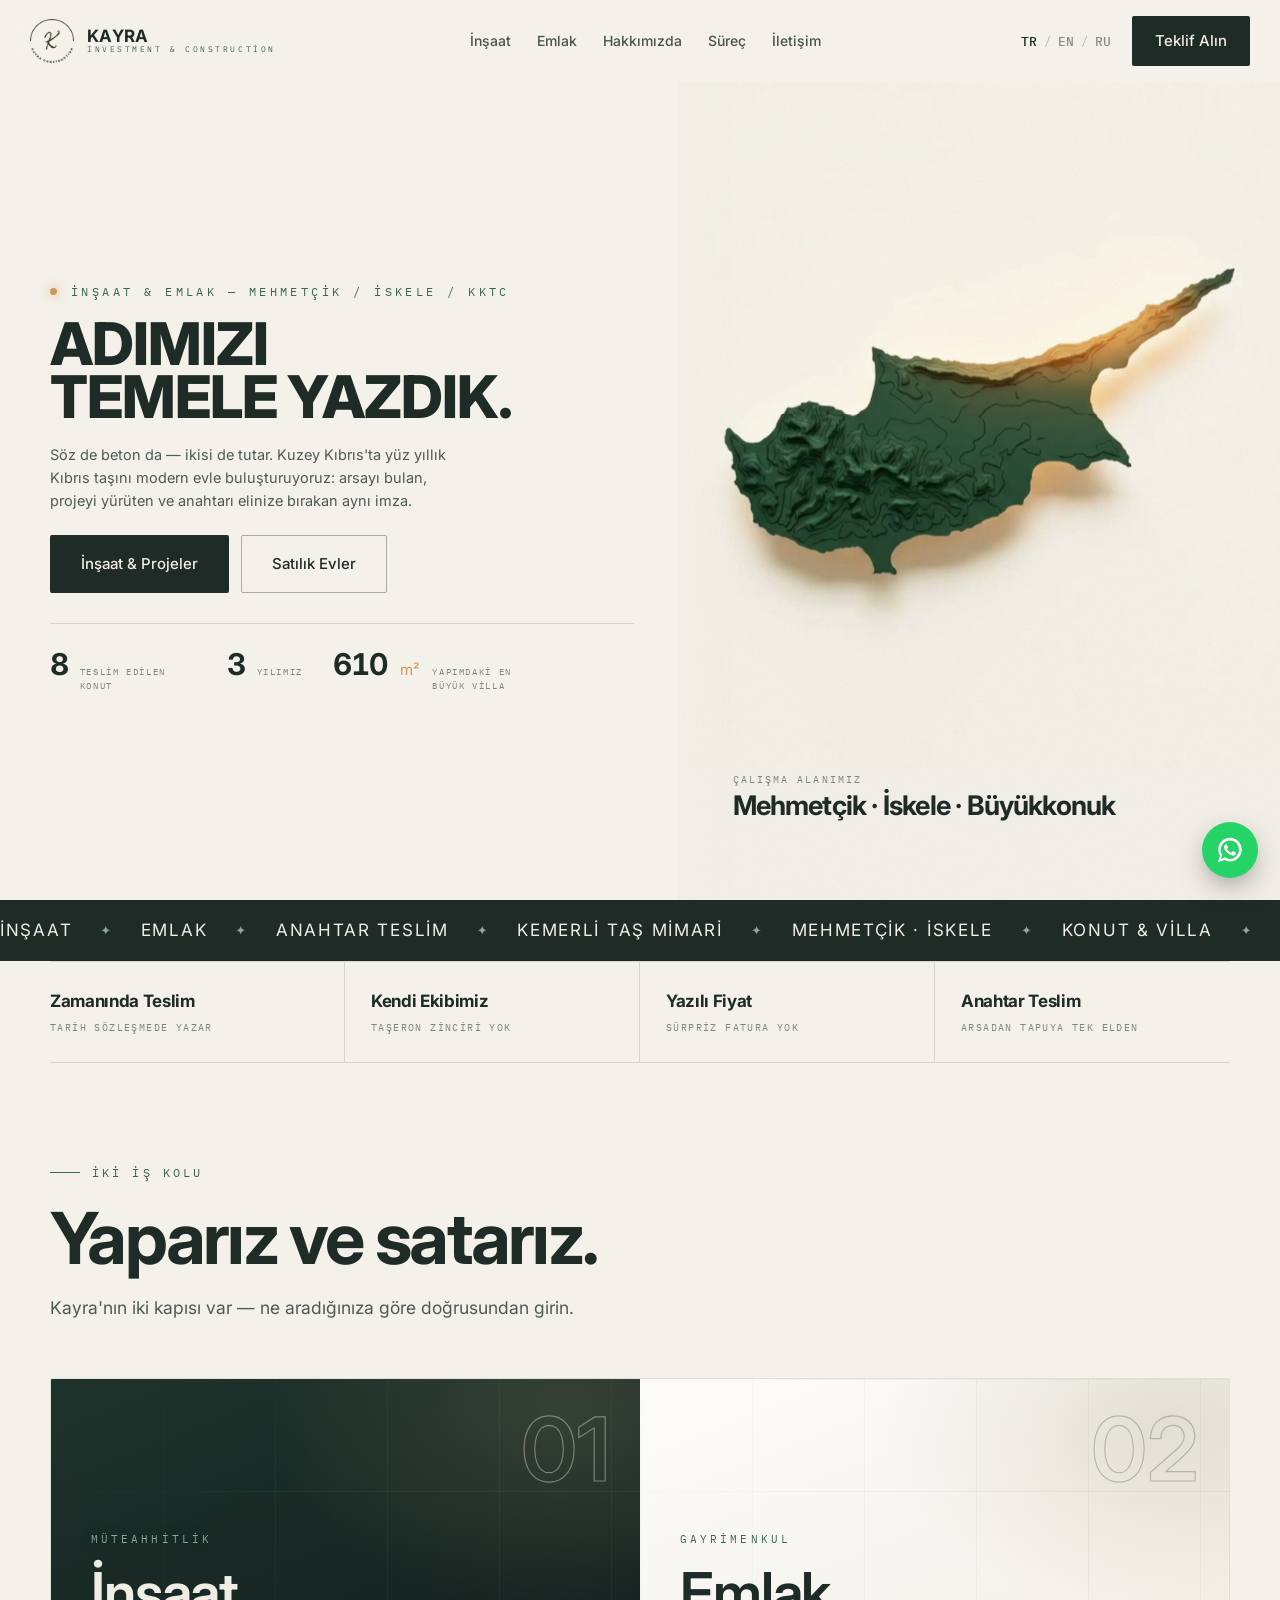
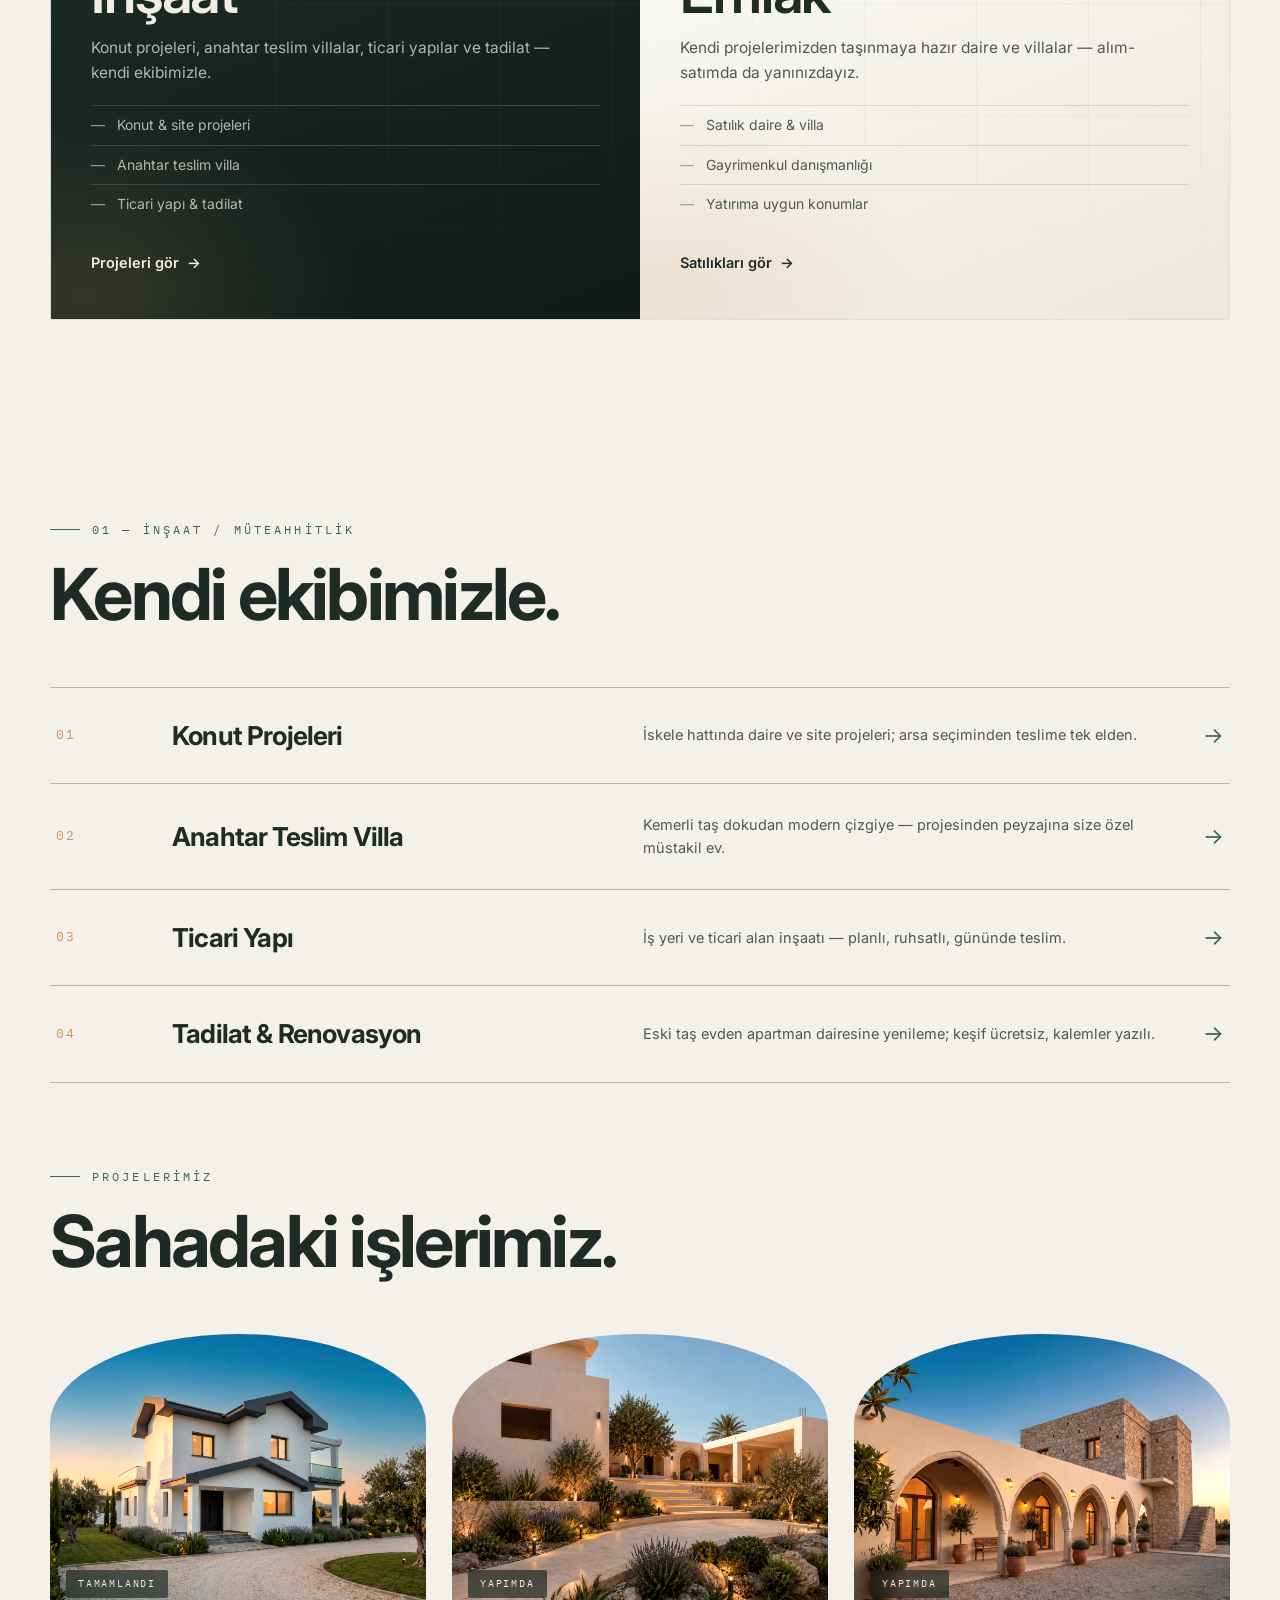
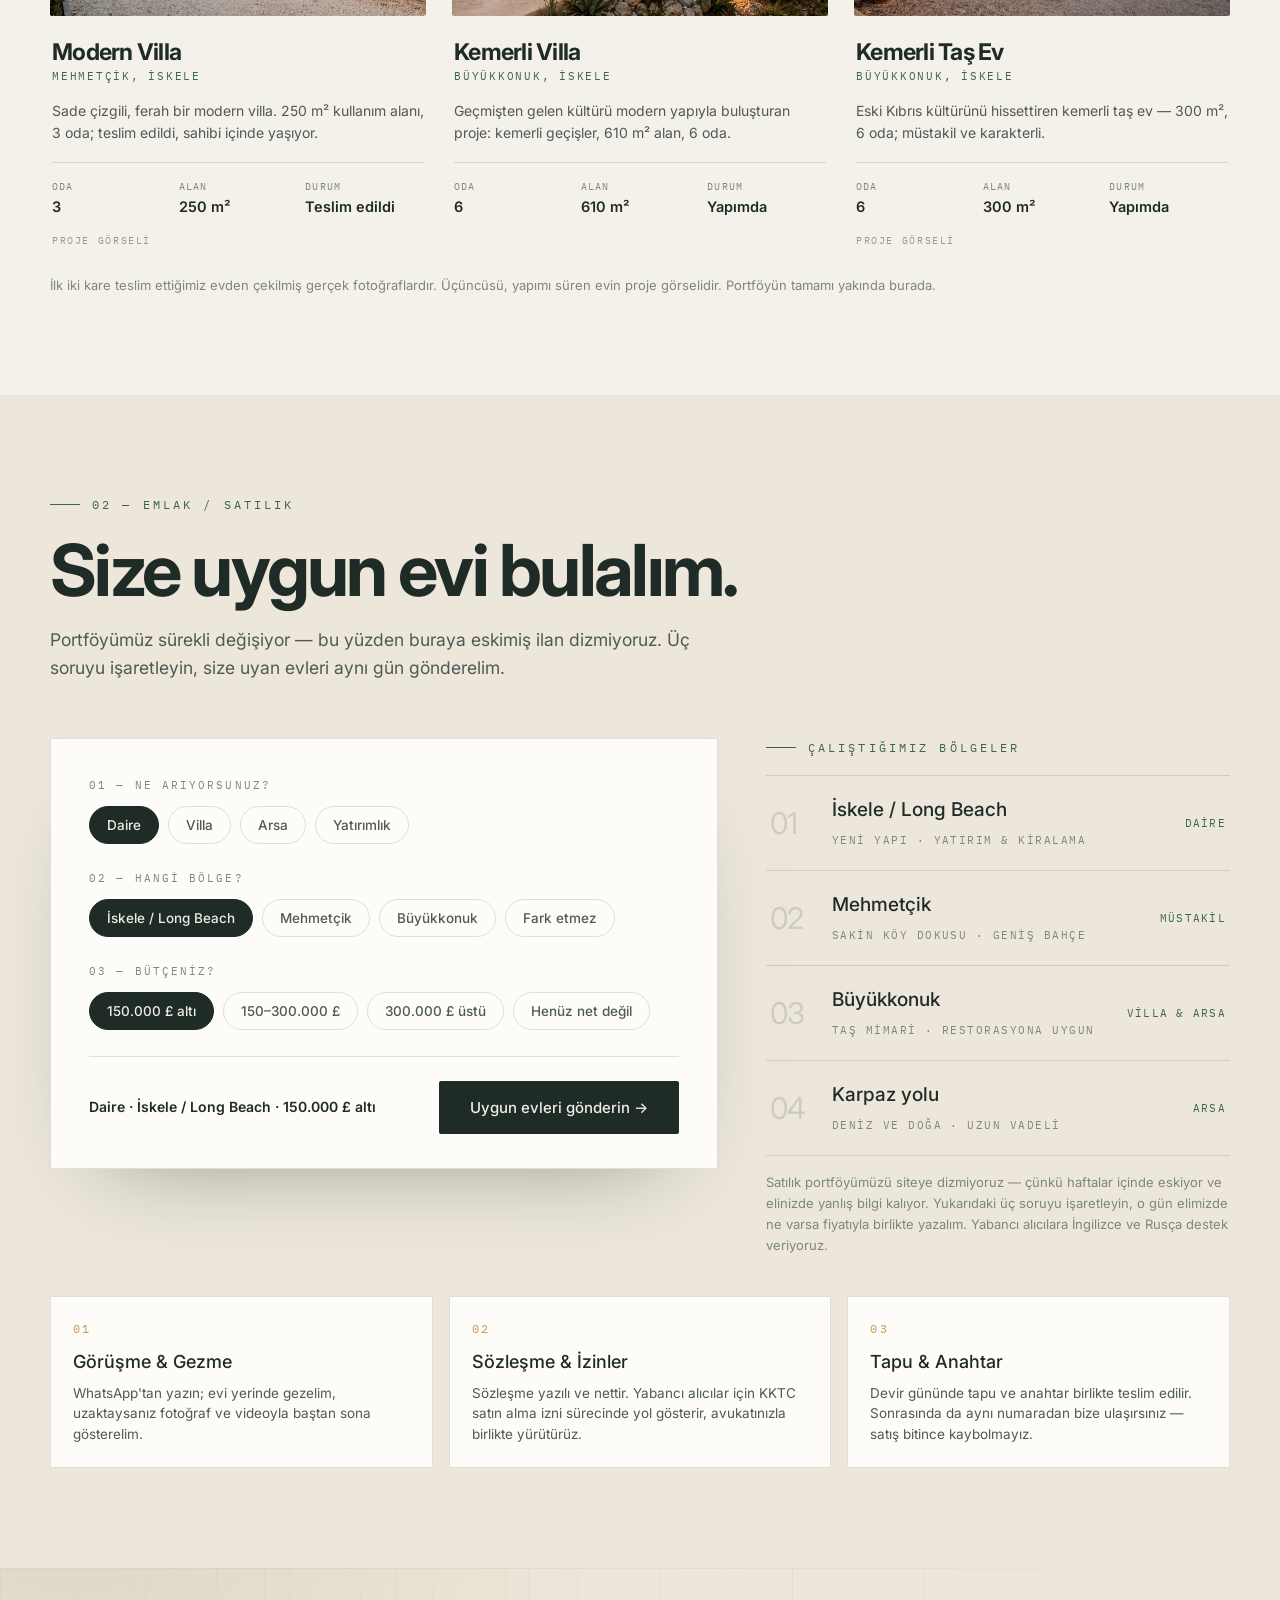
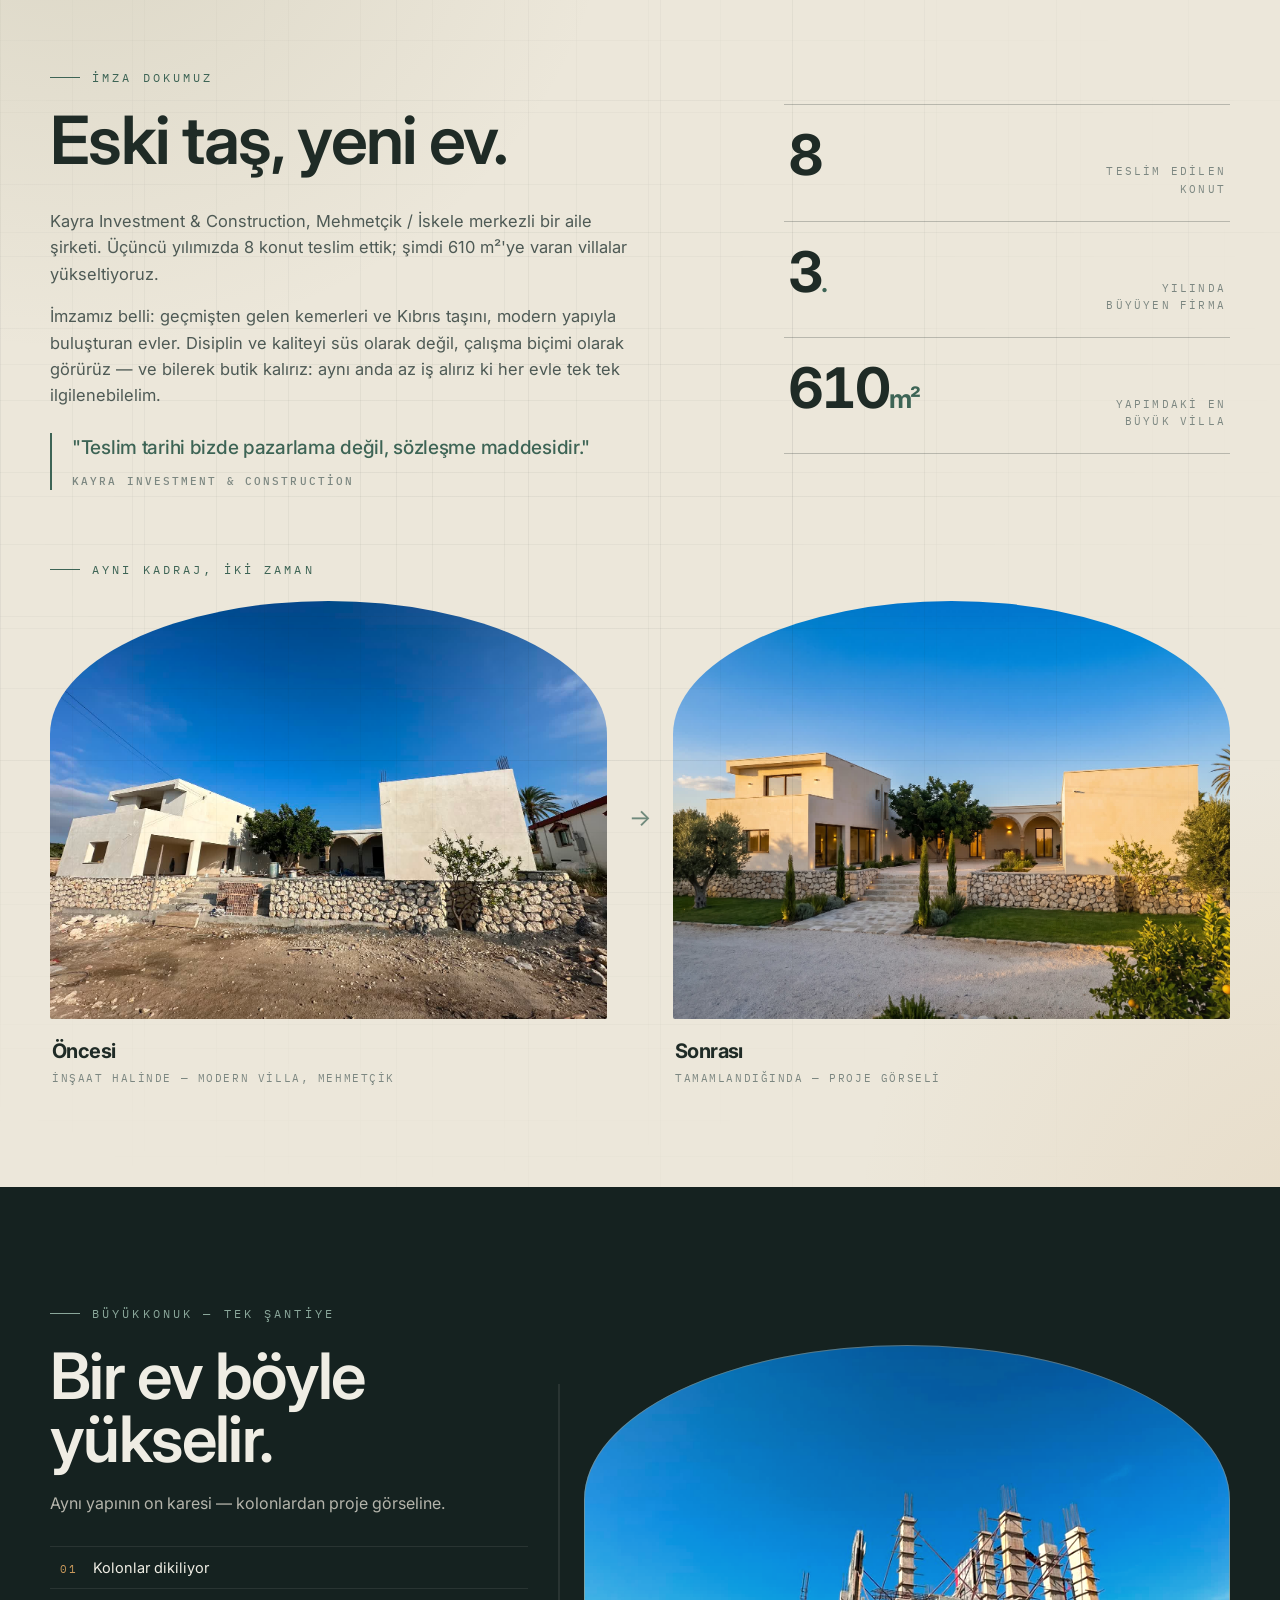
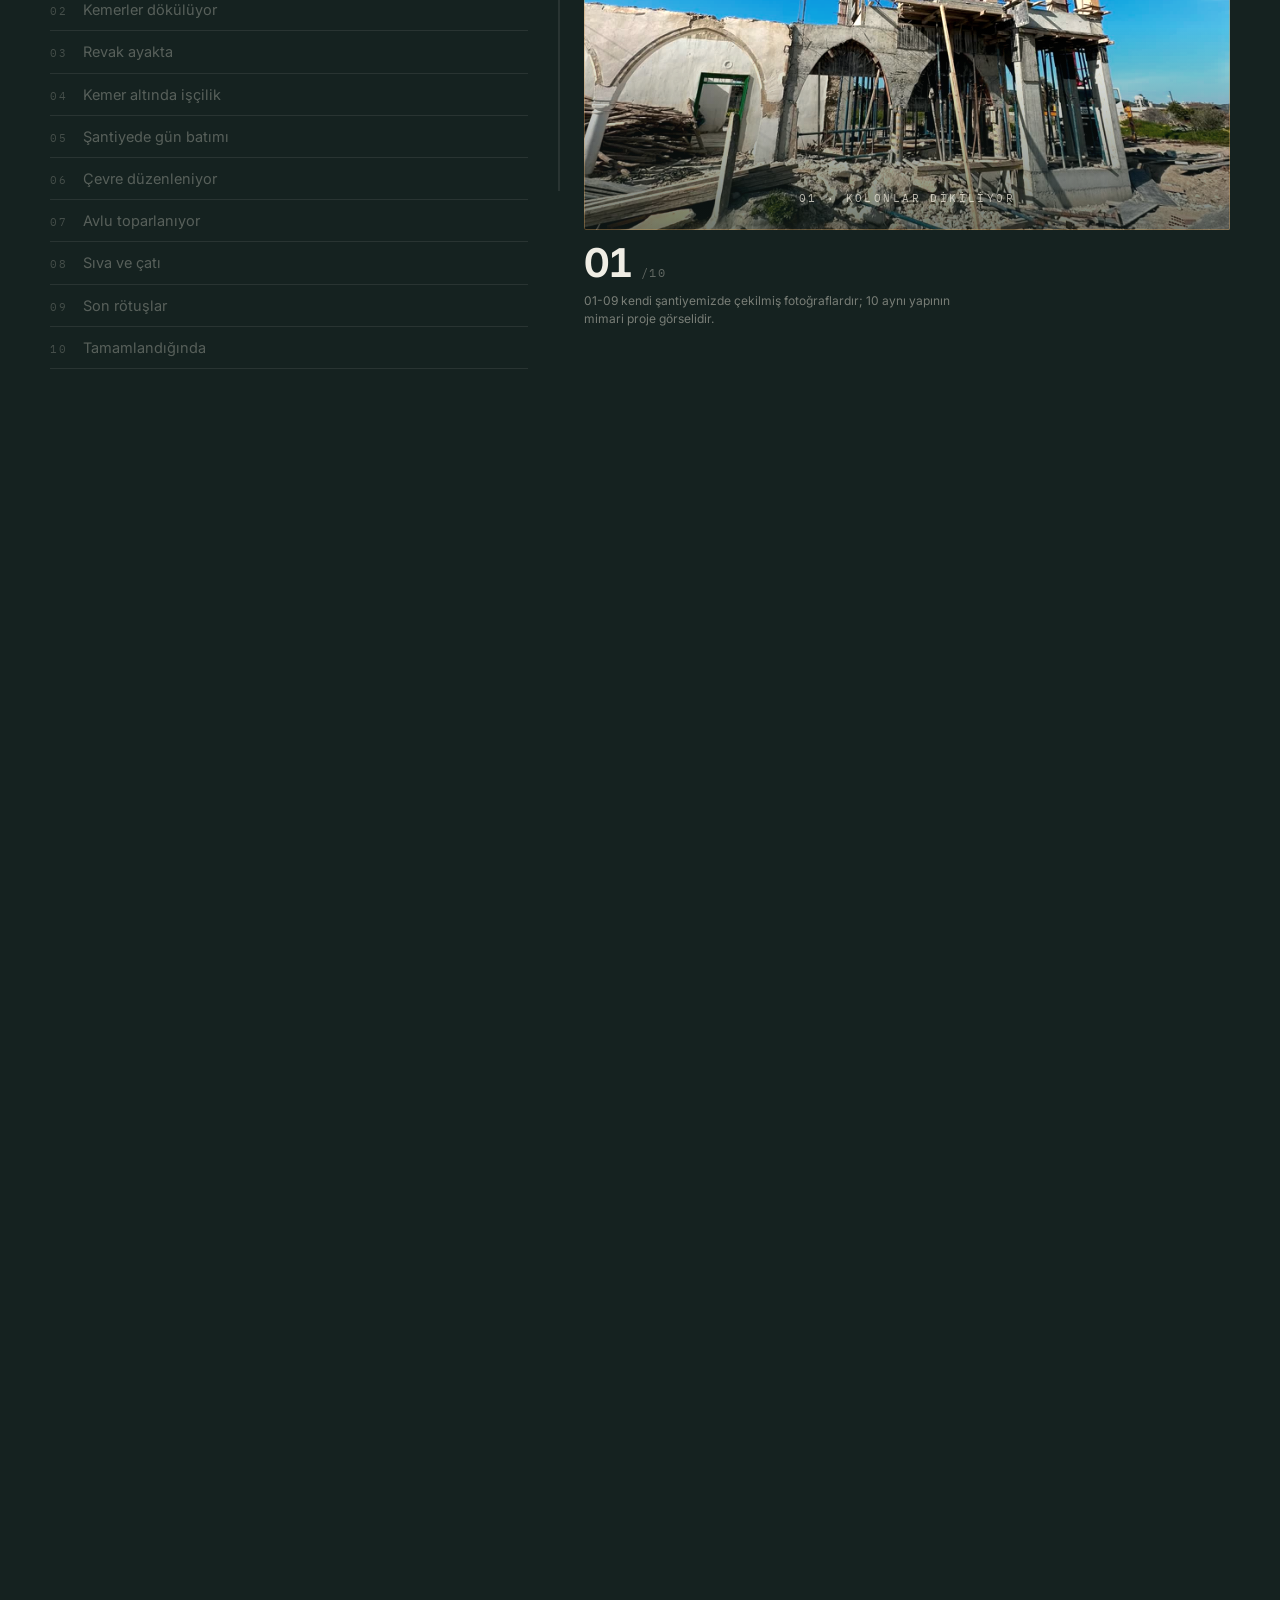
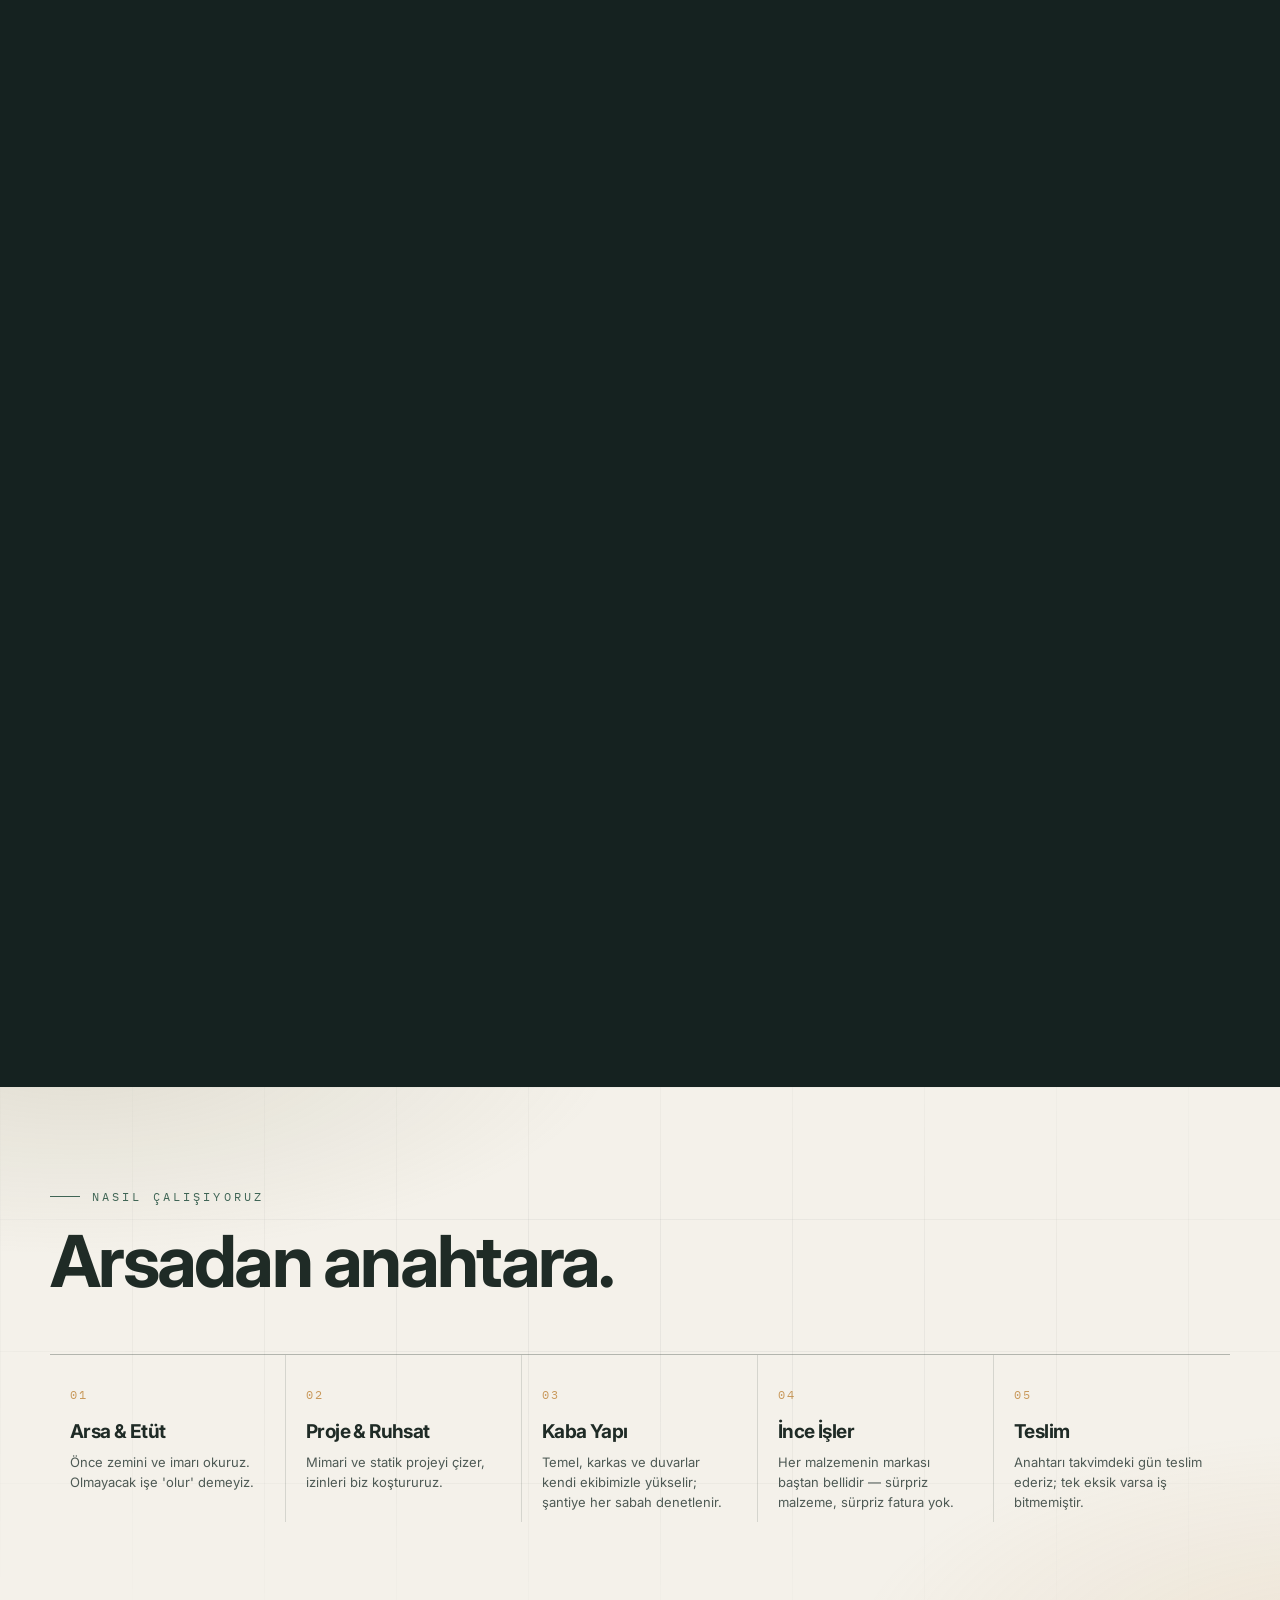
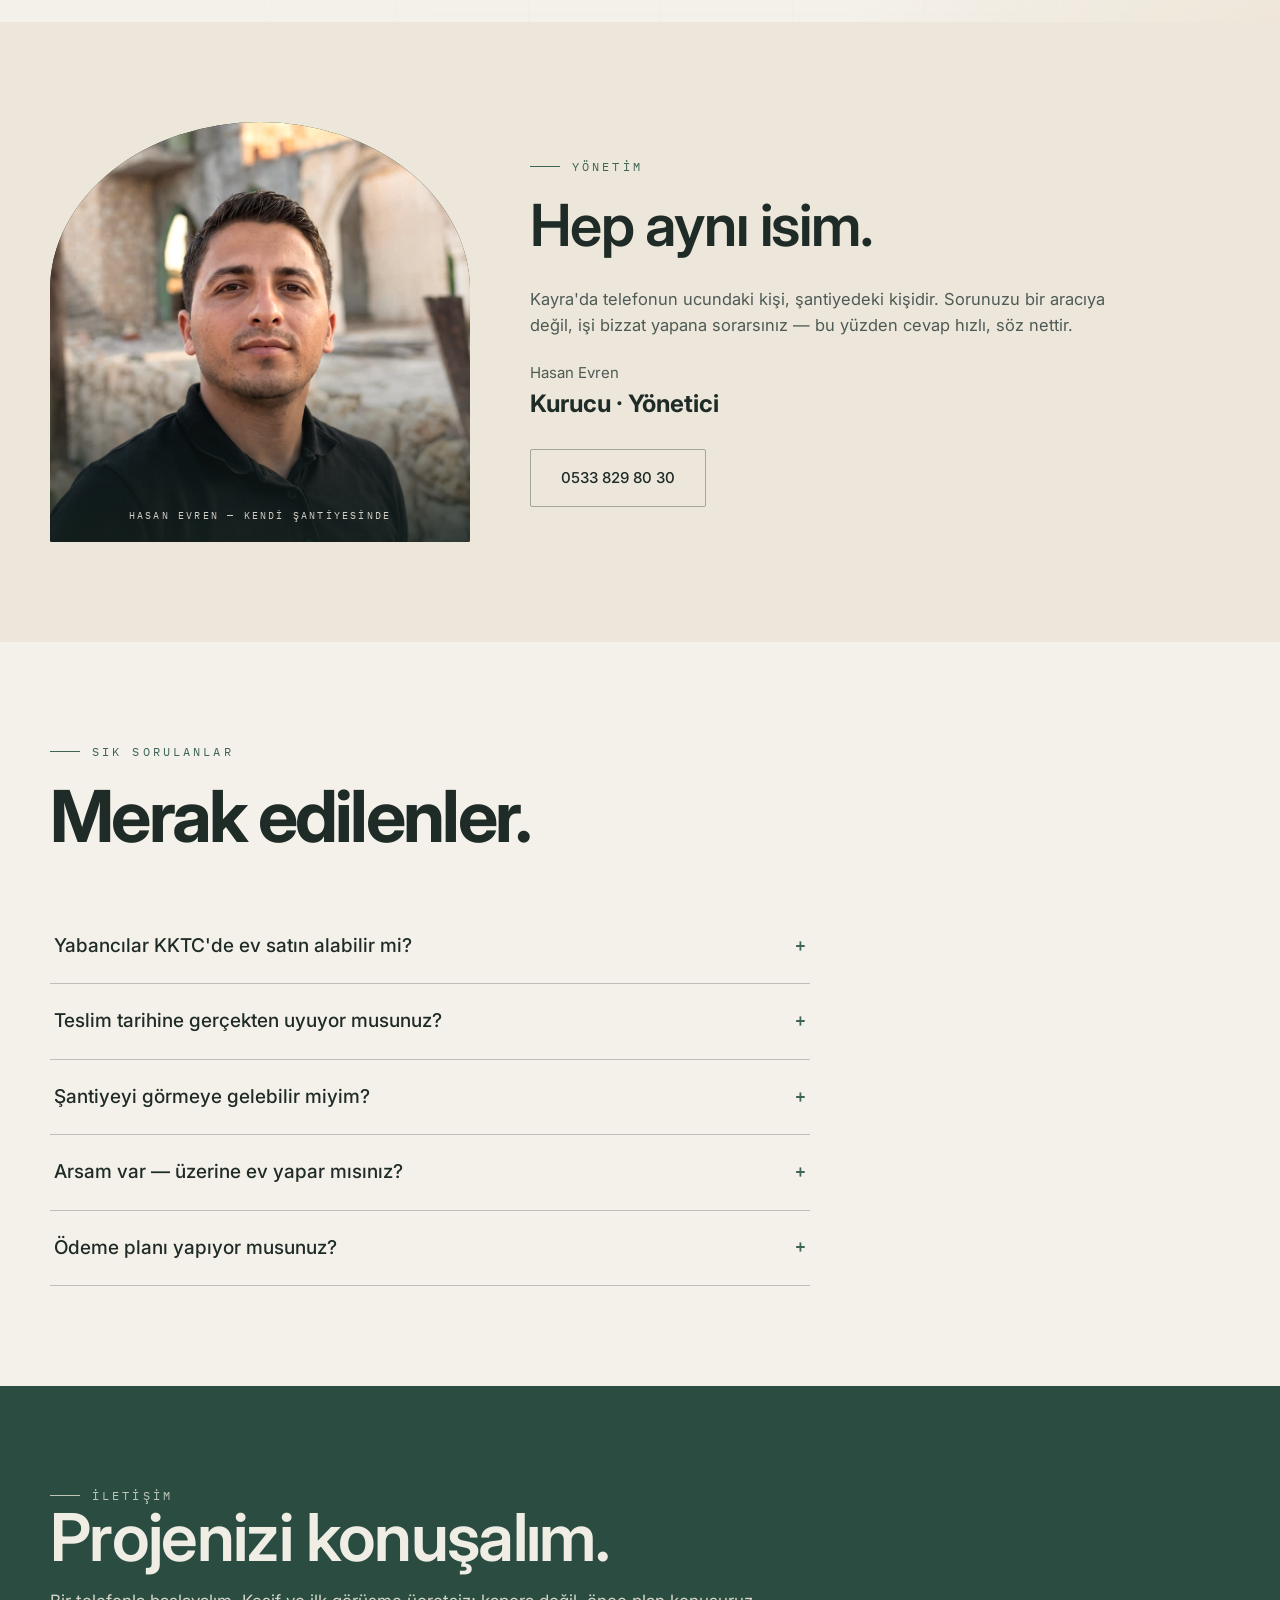
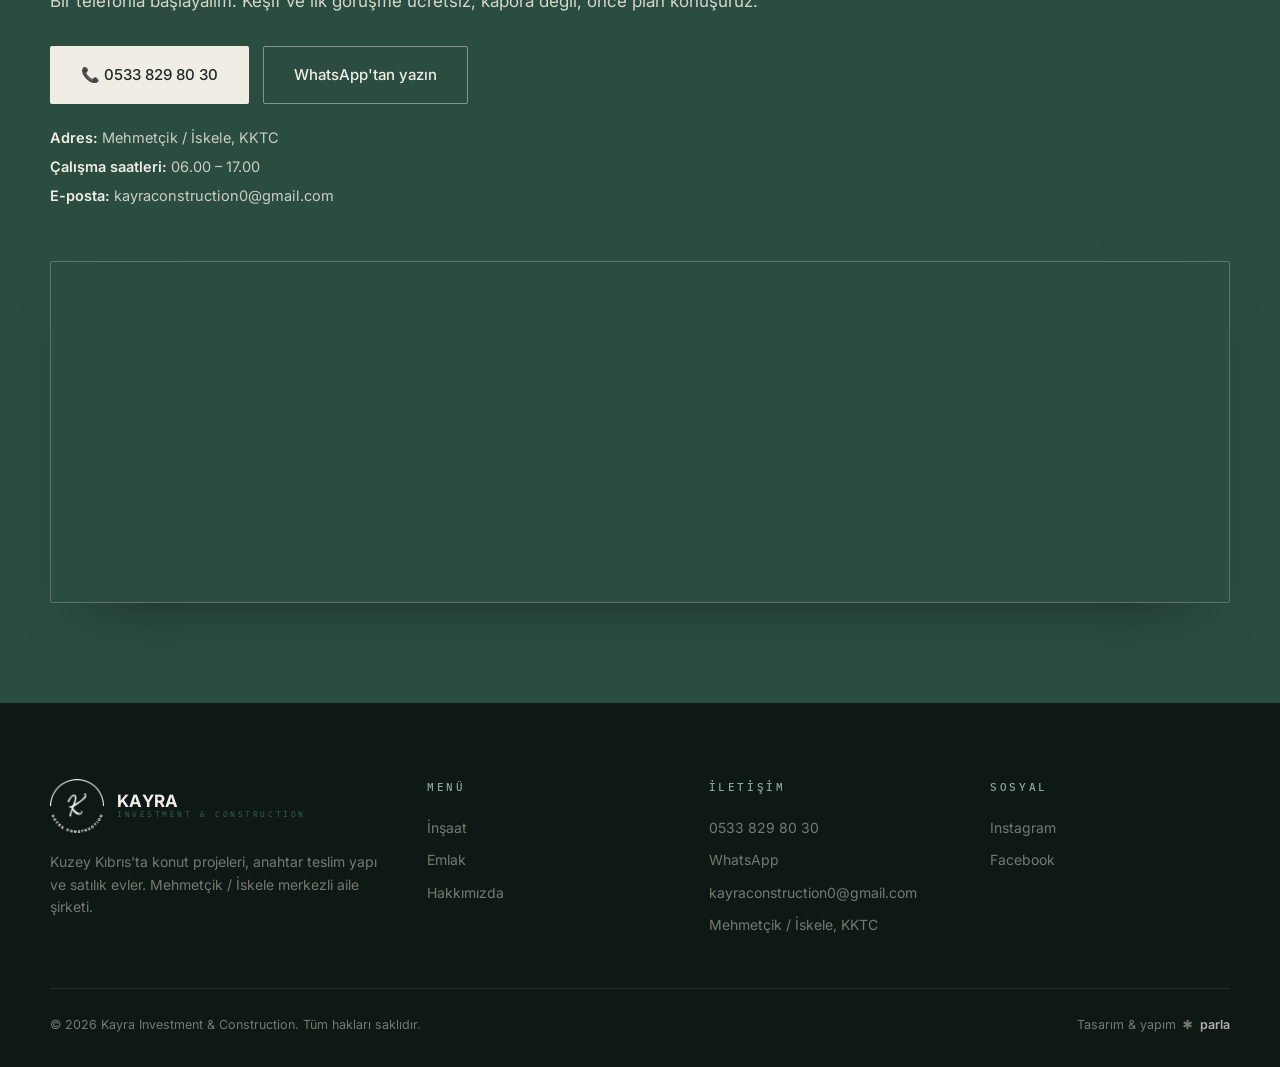
==== commit e2044104: "Harita kapağı ana siteye alındı + kayraconstruction.net Müşteri onayı: harita kapağı seçildi. - inde" ====
--- a/index.html
+++ b/index.html
@@ -6,17 +6,17 @@
 <title>Kayra Investment & Construction — İnşaat & Emlak | Mehmetçik, İskele</title>
 <meta name="description" content="Kuzey Kıbrıs Mehmetçik/İskele merkezli inşaat ve emlak firması. Kemerli taş mimariyi modern villalarla buluşturan konut projeleri, anahtar teslim yapı ve satılık evler.">
 <meta name="theme-color" content="#1D1812">
-<link rel="canonical" href="https://orhannsemiz-wq.github.io/kayra-construction/">
+<link rel="canonical" href="https://kayraconstruction.net/">
 <link rel="icon" type="image/png" href="assets/favicon.png">
 <link rel="apple-touch-icon" href="assets/apple-touch-icon.png">
 <meta property="og:type" content="website">
 <meta property="og:title" content="Kayra Investment & Construction — İnşaat & Emlak | KKTC">
 <meta property="og:description" content="Kıbrıs'ın kemerli taşını modern evle buluşturuyoruz. Konut projeleri, anahtar teslim villa ve satılık evler — Mehmetçik / İskele.">
-<meta property="og:url" content="https://orhannsemiz-wq.github.io/kayra-construction/">
-<meta property="og:image" content="https://orhannsemiz-wq.github.io/kayra-construction/assets/og.jpg">
+<meta property="og:url" content="https://kayraconstruction.net/">
+<meta property="og:image" content="https://kayraconstruction.net/assets/og.jpg">
 <meta property="og:locale" content="tr_TR">
 <meta name="twitter:card" content="summary_large_image">
-<meta name="twitter:image" content="https://orhannsemiz-wq.github.io/kayra-construction/assets/og.jpg">
+<meta name="twitter:image" content="https://kayraconstruction.net/assets/og.jpg">
 <script type="application/ld+json">
 {"@context":"https://schema.org","@type":"GeneralContractor",
 "name":"Kayra Investment & Construction",
@@ -32,6 +32,35 @@
 <link href="https://fonts.googleapis.com/css2?family=Inter:wght@400;500;600;700;800&family=IBM+Plex+Mono:wght@400;500&display=swap" rel="stylesheet">
 <link rel="stylesheet" href="css/style.css?v=68">
 
+<style>
+/* HARİTA VARYANTI — sağ panel kutu olmaktan çıkar, sayfanın kremiyle birleşir.
+   Video zemini #F4F1EA'ya eşitlendiği için panel sınırı gözle seçilmez. */
+.heroA .hA-right{background:#F4F1EA}
+.heroA .map-wrap{background:#F4F1EA}
+/* style.css'te .map-vid fotoğrafı kırpmak için inset ile kaydırılmış;
+   harita kadraja sığmalı, o yüzden sıfırlanıyor. */
+.heroA .map-vid{position:absolute;inset:0;width:100%;height:100%;
+  object-fit:contain;object-position:50% 50%;background:#F4F1EA;
+  transform:scale(1.15) translateY(-2.7%);transform-origin:50% 50%}
+/* Sol kenardaki koyu geçiş katmanı fotoğraf içindi; krem zeminde leke olurdu.
+   Yerine sitenin tam kremiyle yumuşak bir geçiş: panel sınırındaki çizgiyi
+   siler, ada 55px içeriden başladığı için adaya değmez. */
+.heroA .map-wrap::after{display:block;content:"";position:absolute;inset:0;
+  z-index:2;pointer-events:none;
+  background:linear-gradient(to right,#F4F1EA 0,rgba(244,241,234,0) 9%)}
+.heroA .grain{opacity:.10;mix-blend-mode:multiply}
+/* alt yazı krem üstünde: mürekkep rengine döner, koyu şerit kalkar */
+.heroA .map-legend{background:none;color:var(--ink)}
+.heroA .map-legend::before{display:none}
+.heroA .map-legend .ml-t{color:var(--muted)}
+.heroA .map-legend .ml-n{color:var(--ink);text-shadow:none}
+/* Mobilde panel kare değil (390×439): ada hem küçük kalıyor hem de alt yazının
+   üstüne biniyordu. Büyütüp yukarı alıyoruz, yazıya ~25px pay kalıyor. */
+@media(max-width:900px){
+  .heroA .map-vid{transform:scale(1.12) translateY(-8%)}
+  .heroA .map-legend{background:none}
+}
+</style>
 </head>
 <body class="pre">
 
@@ -111,12 +140,12 @@
            alt yazı da bu yüzden "kendi şantiyemizden" diyebiliyor.
            İleri-geri birleştirildi, döngü dikişsiz. 327 KB. -->
       <video class="map-vid" autoplay muted loop playsinline
-             poster="assets/video/kapak-villa-poster.jpg">
-        <source src="assets/video/kapak-villa.mp4" type="video/mp4">
+             poster="assets/video/harita-krem-poster.jpg">
+        <source src="assets/video/harita-krem.mp4" type="video/mp4">
       </video>
       <div class="map-legend">
-        <span class="ml-t" data-tr="Teslim ettiğimiz ev · proje görseli" data-en="A home we delivered · visualisation">Teslim ettiğimiz ev · proje görseli</span>
-        <span class="ml-n" data-tr="Modern Villa — Mehmetçik" data-en="Modern Villa — Mehmetçik">Modern Villa — Mehmetçik</span>
+        <span class="ml-t" data-tr="Çalışma alanımız" data-en="Where we build">Çalışma alanımız</span>
+        <span class="ml-n" data-tr="Mehmetçik · İskele · Büyükkonuk" data-en="Mehmetçik · İskele · Büyükkonuk">Mehmetçik · İskele · Büyükkonuk</span>
       </div>
     </div>
     <div class="grain"></div>
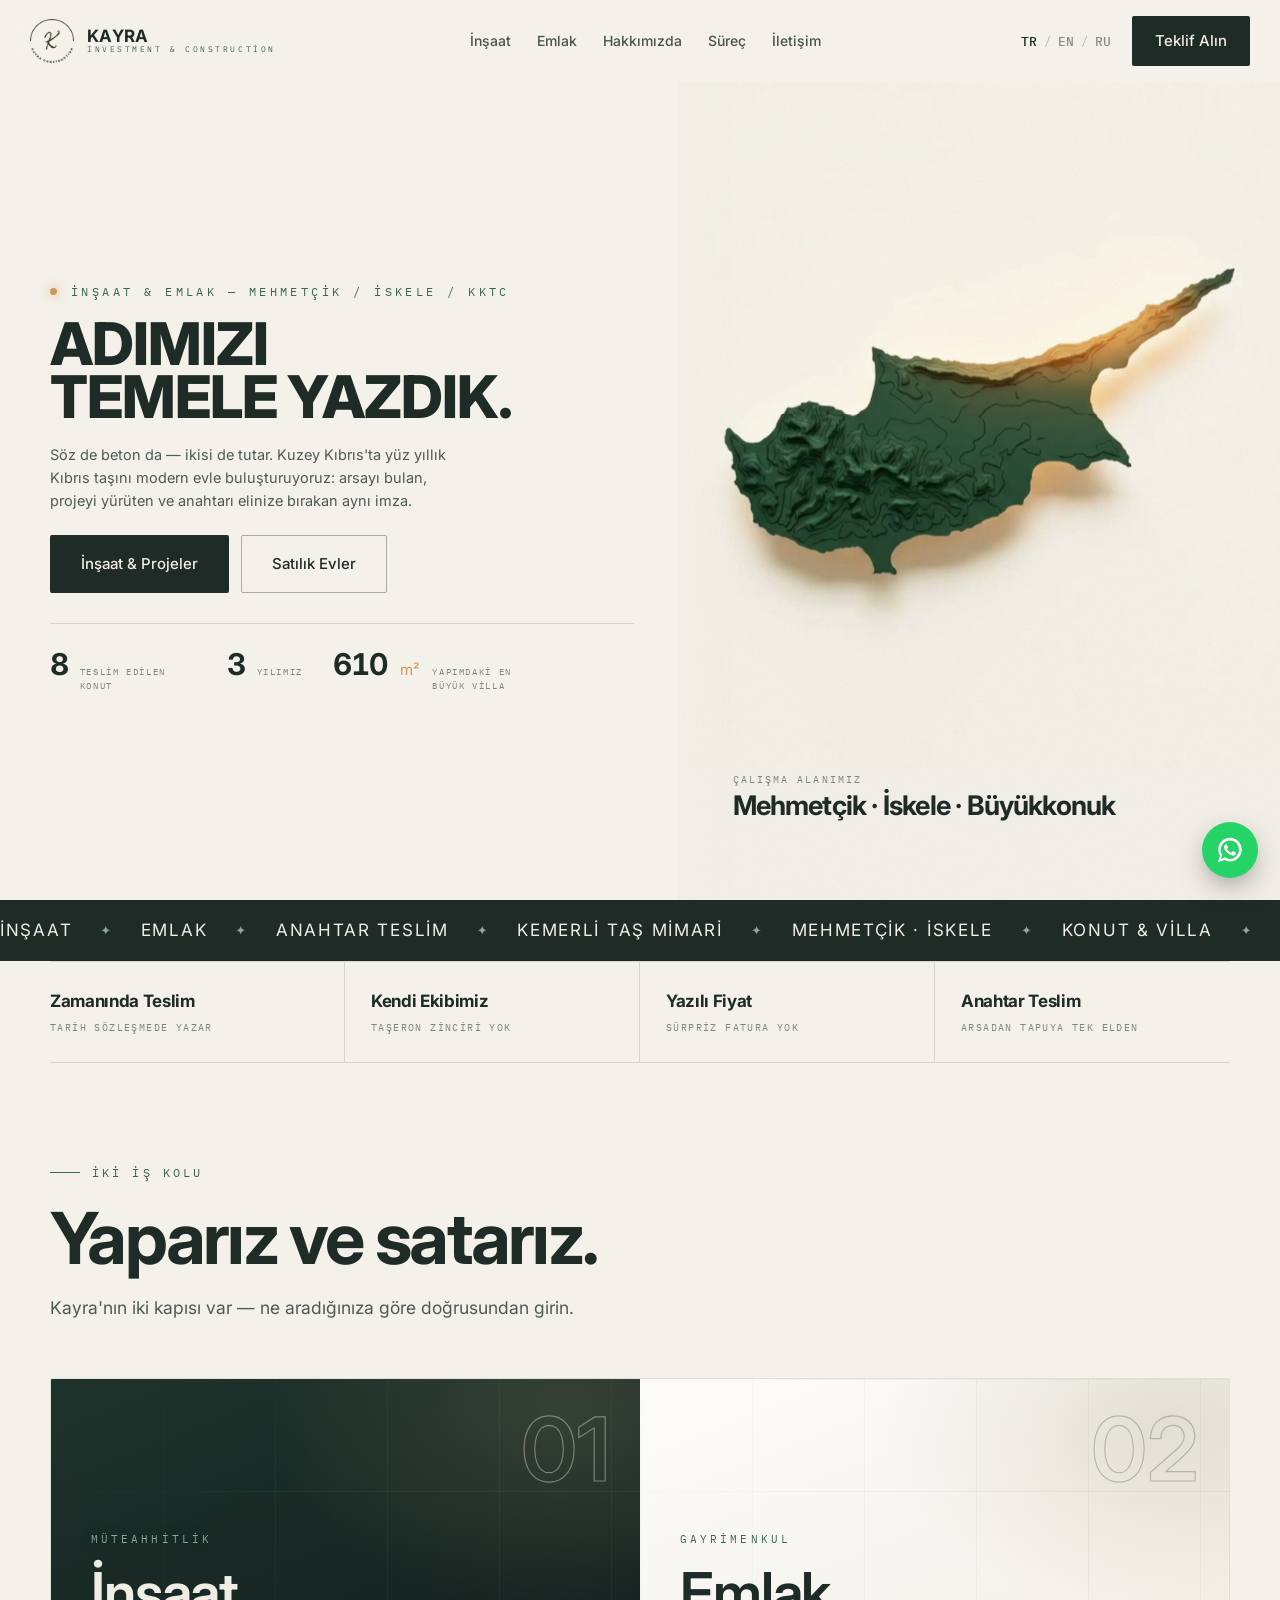
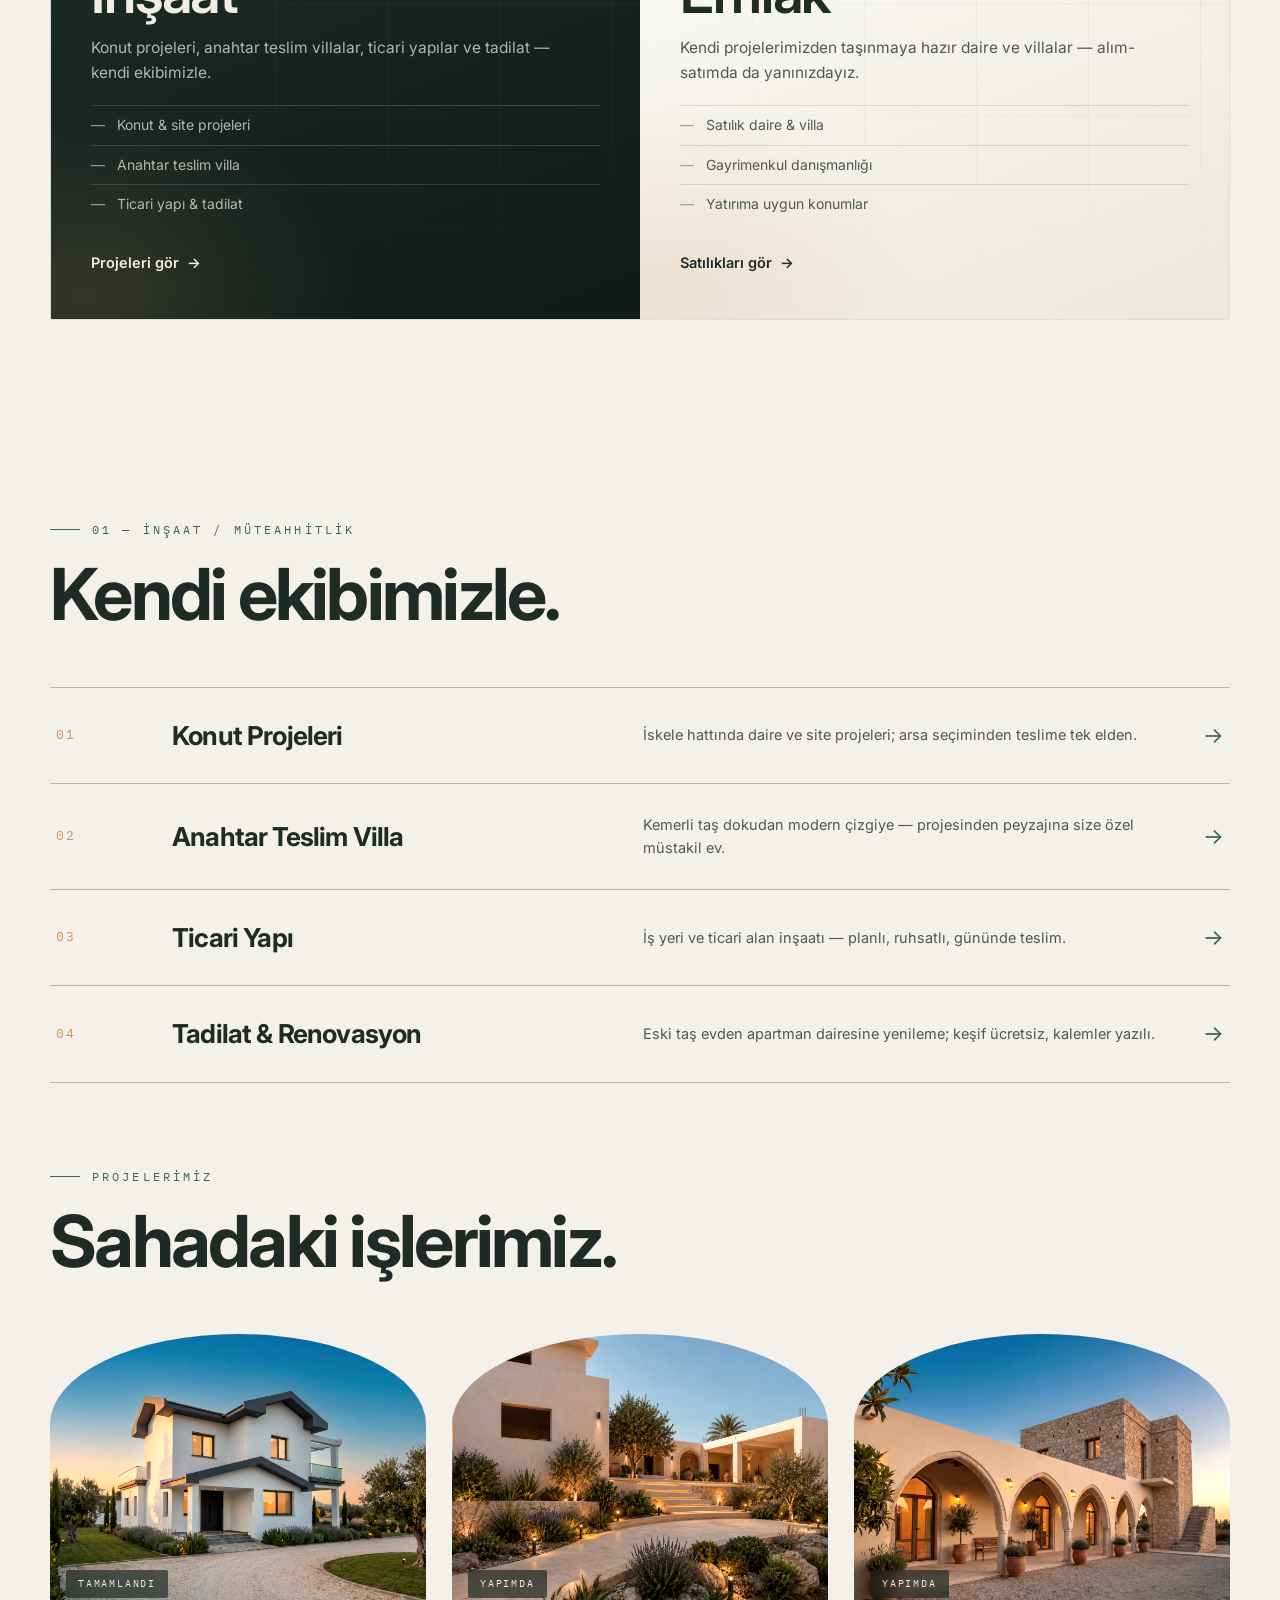
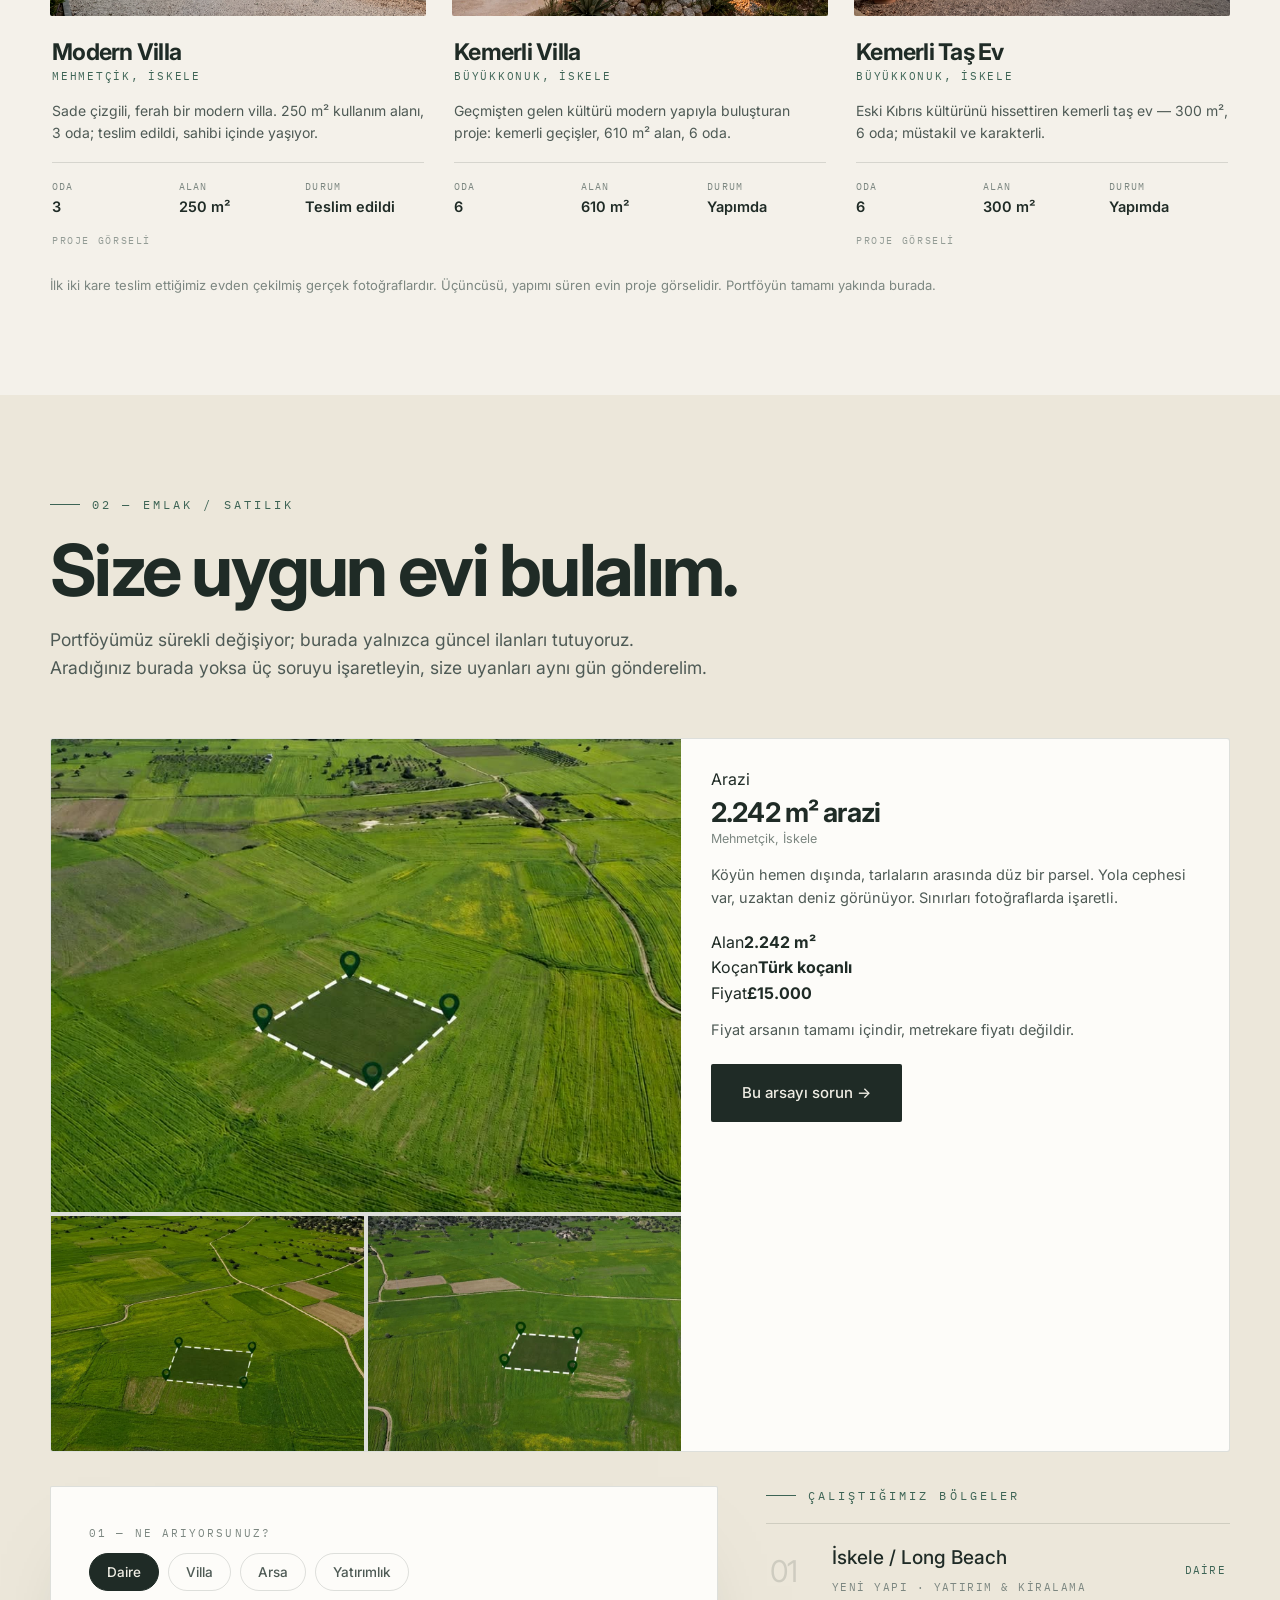
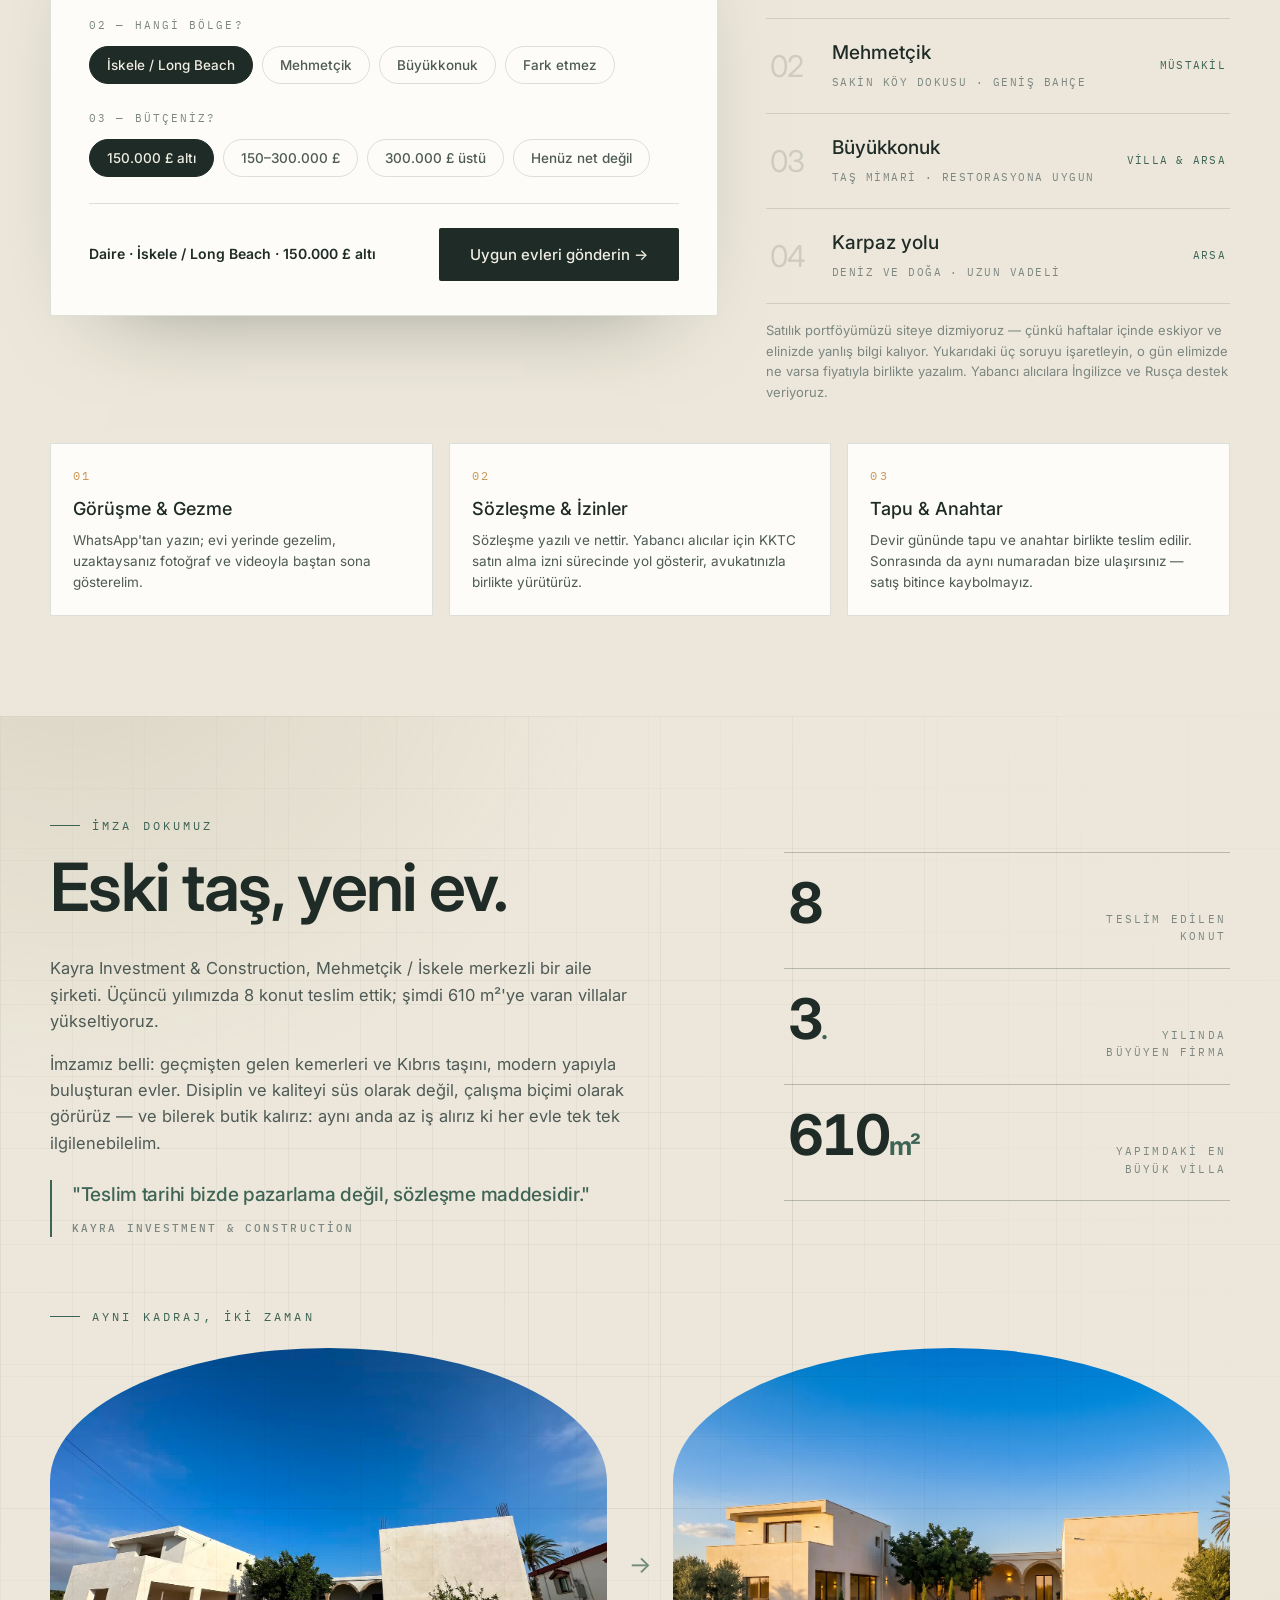
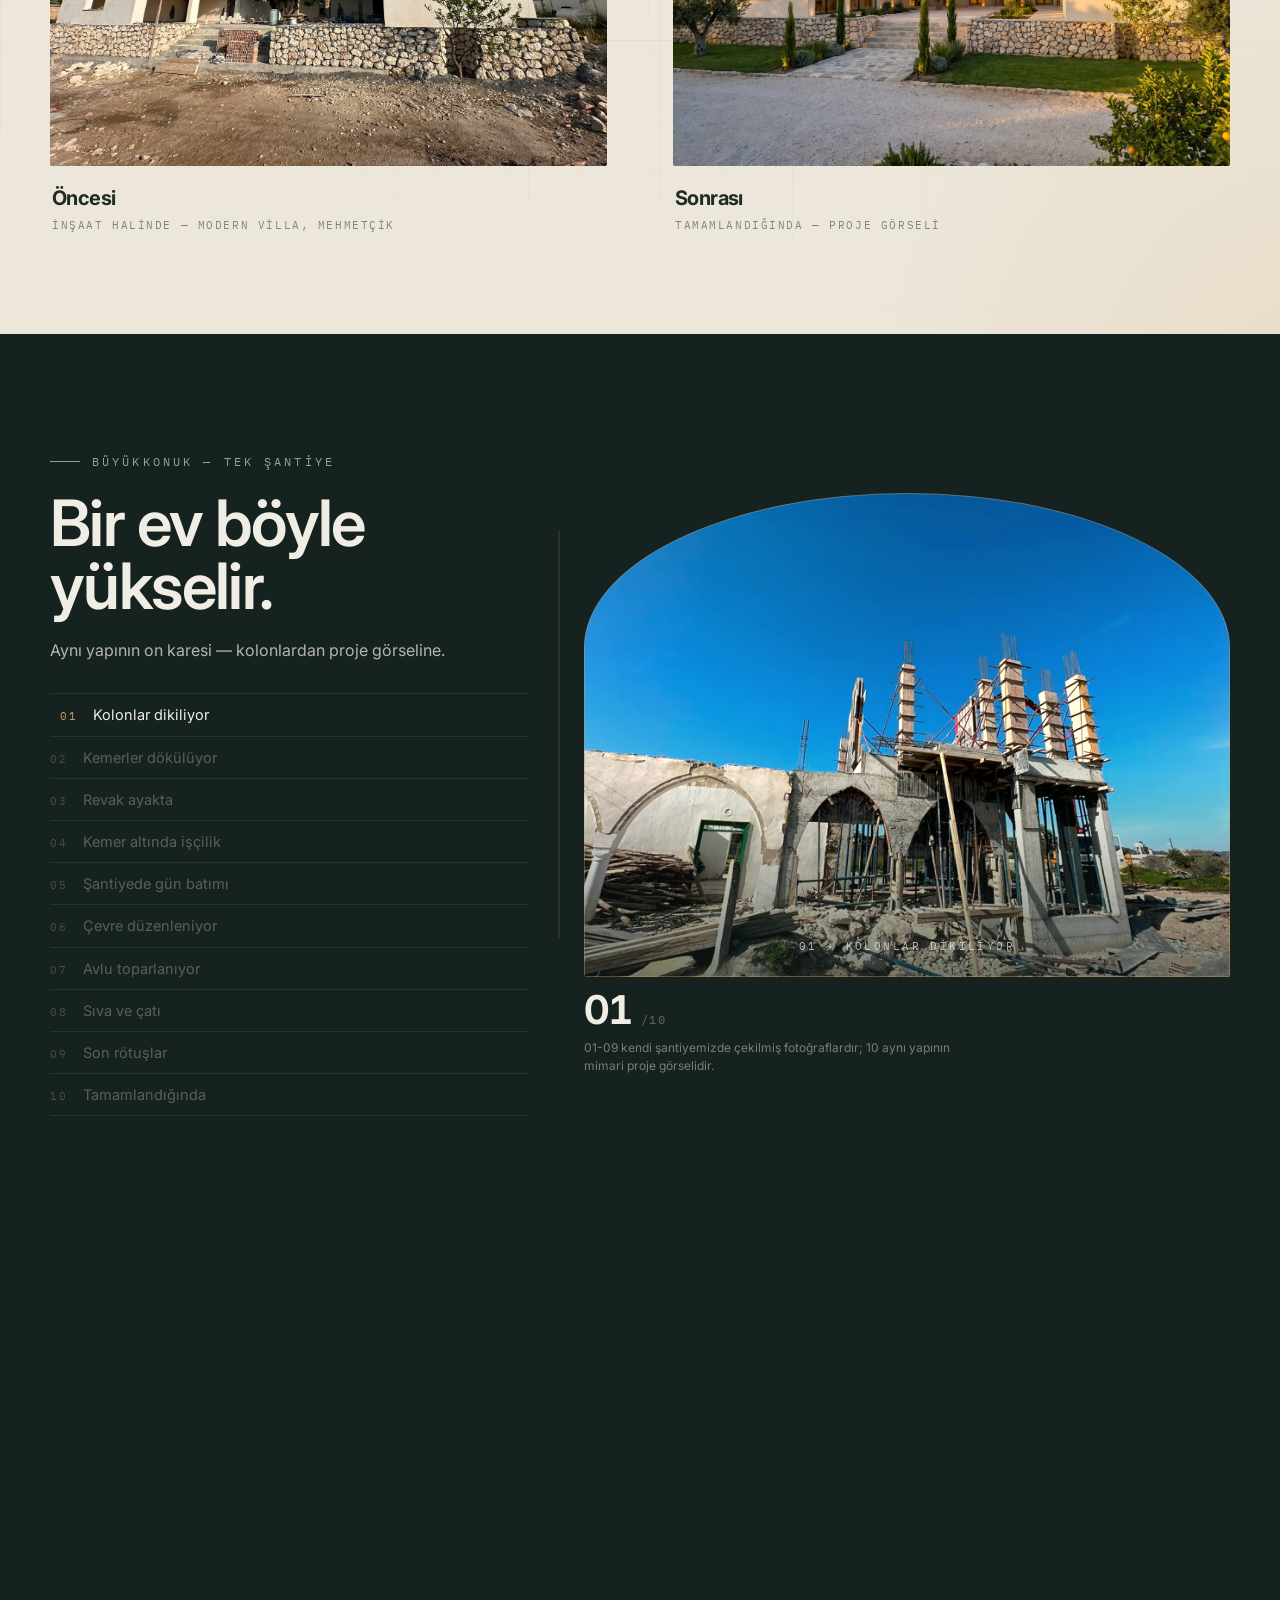
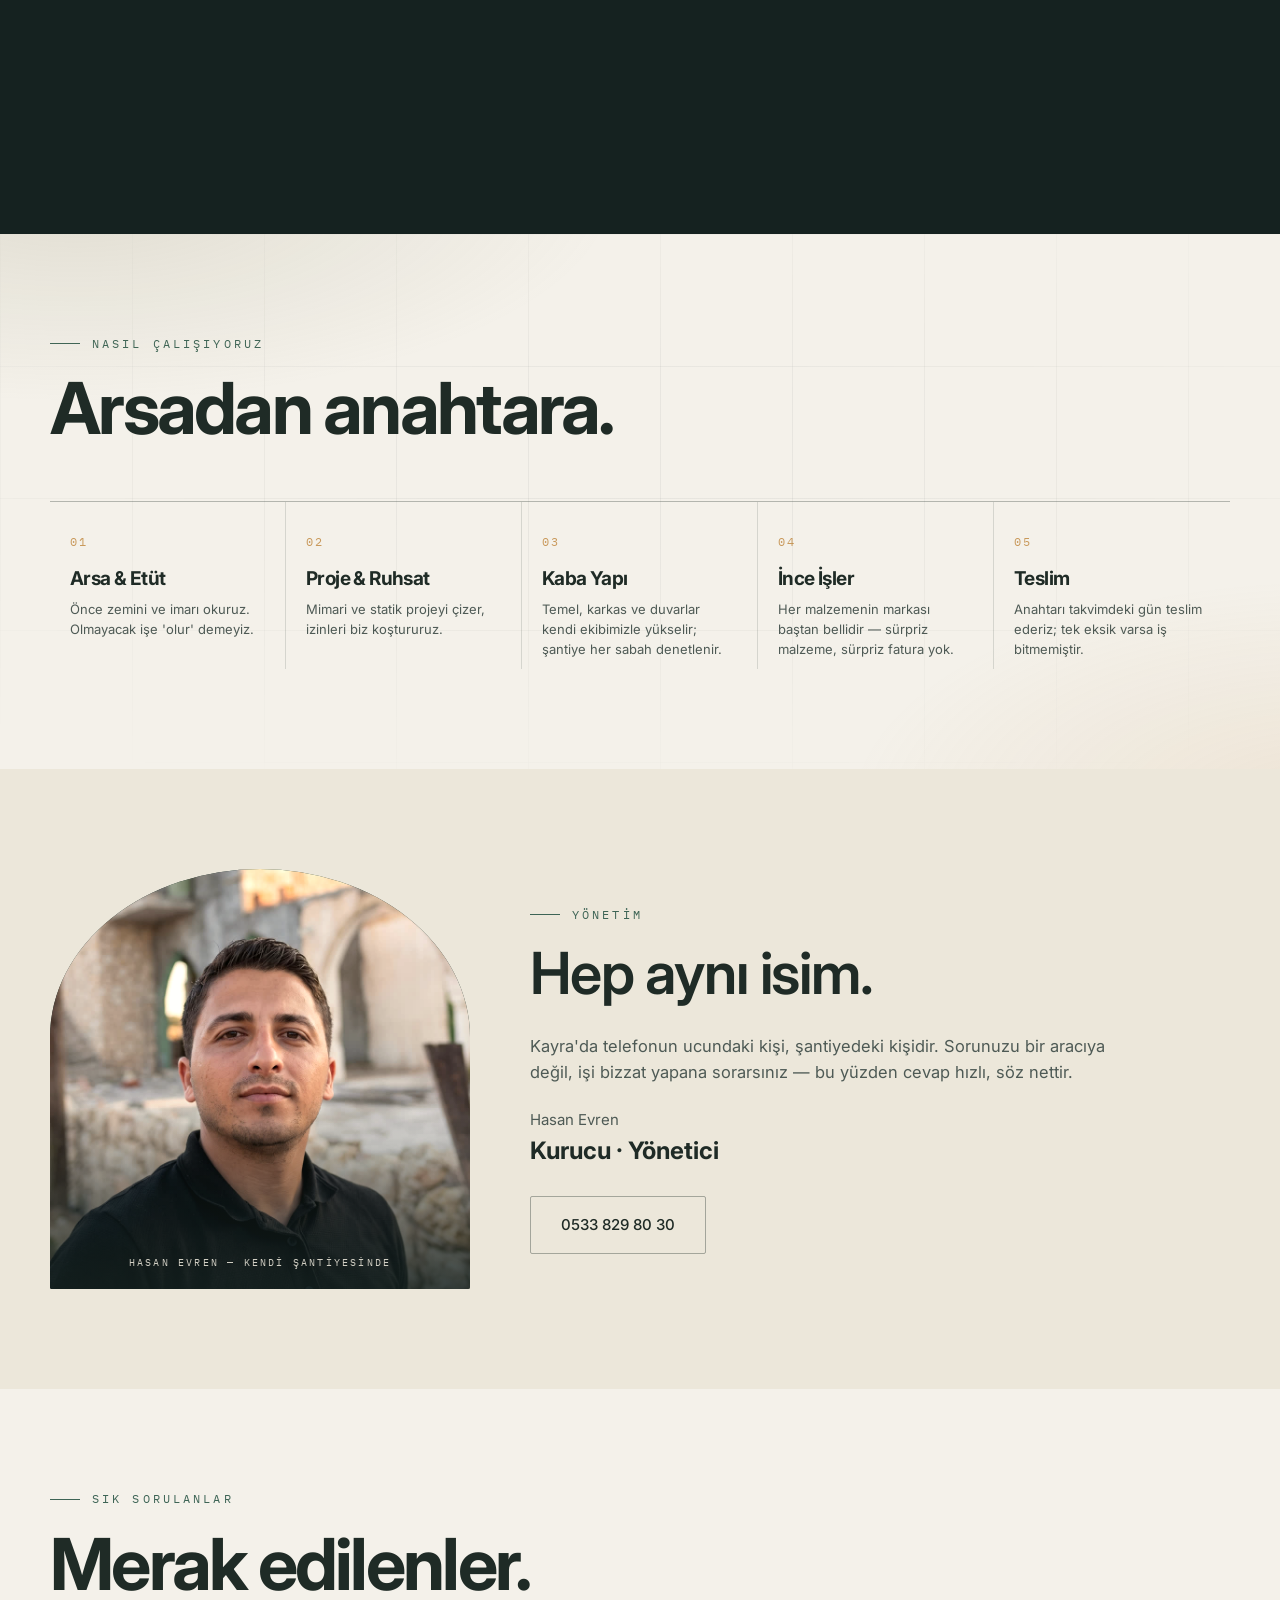
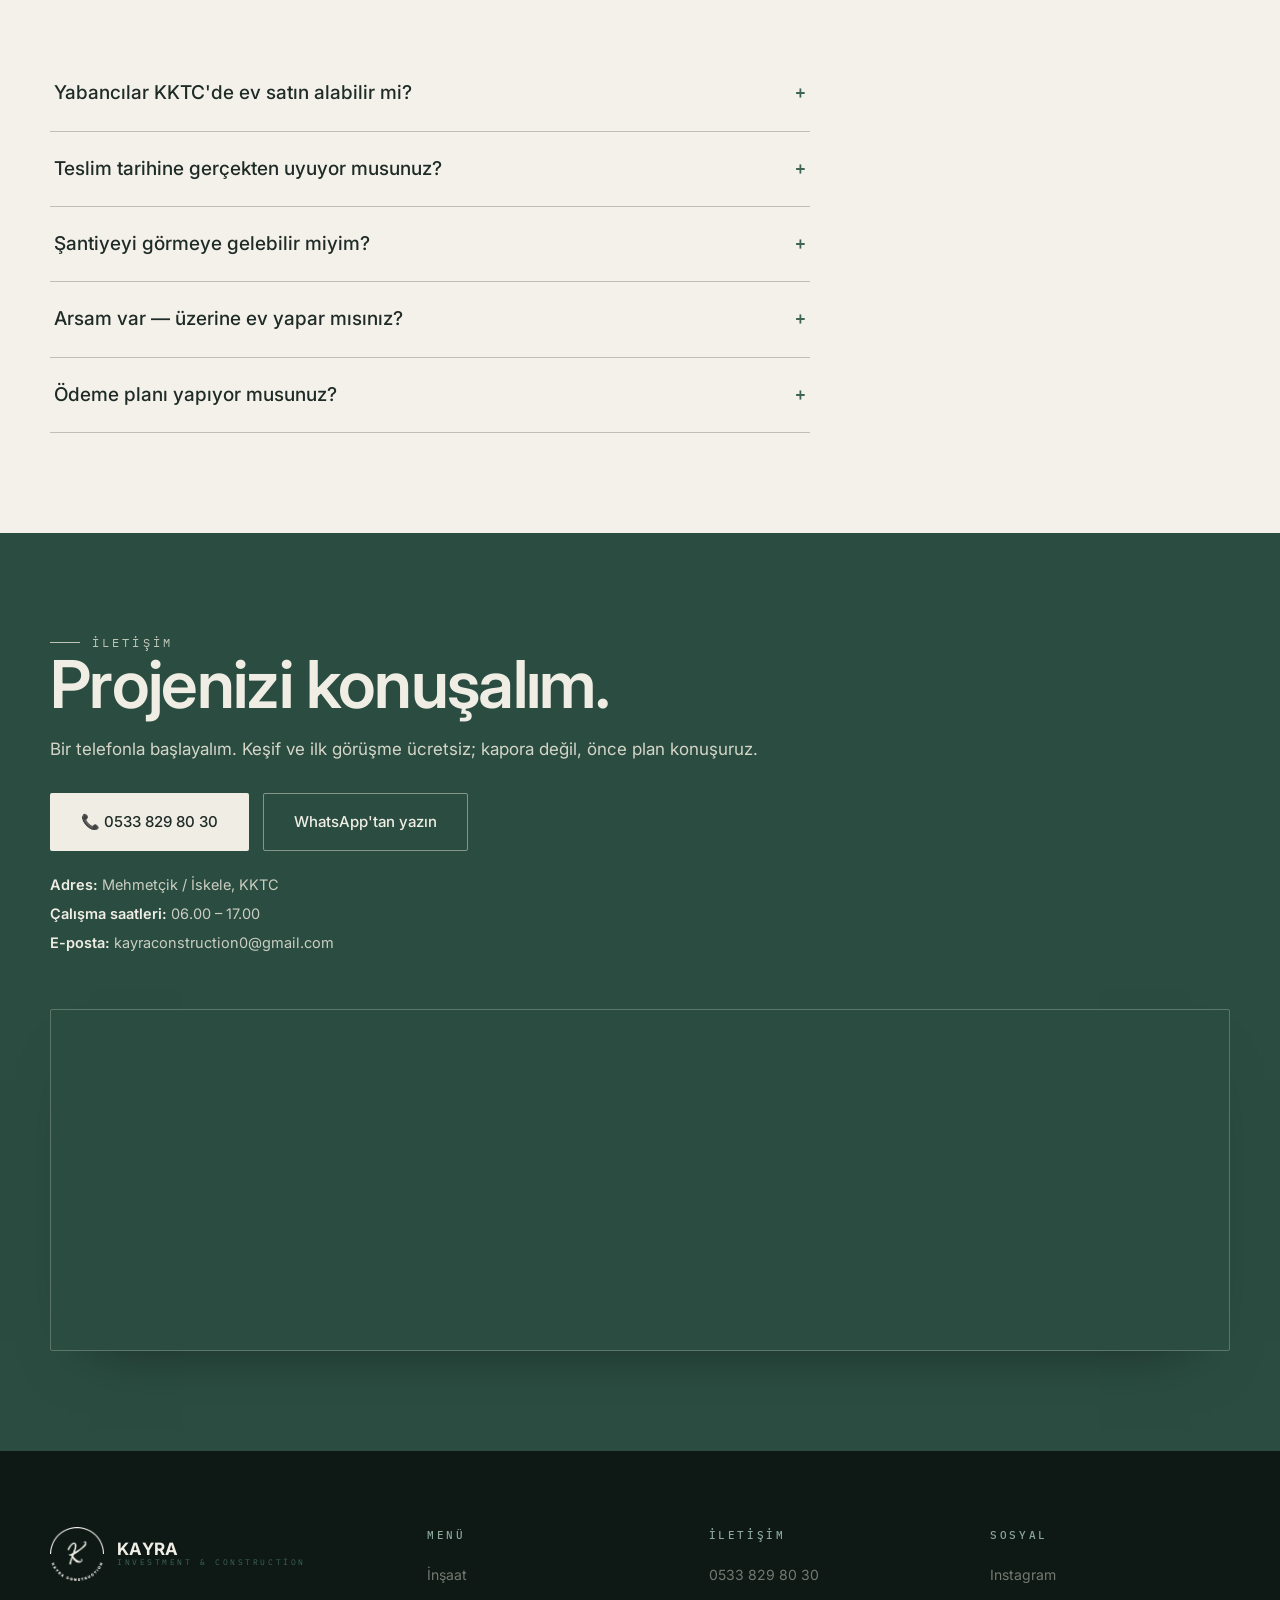
==== commit bb86c7d0: "Emlak: Mehmetçik'te 2.242 m² arsa ilanı eklendi Hasan Bey'in gönderdiği dört drone karesinden üçü ku" ====
--- a/index.html
+++ b/index.html
@@ -30,7 +30,7 @@
 <link rel="preconnect" href="https://fonts.googleapis.com">
 <link rel="preconnect" href="https://fonts.gstatic.com" crossorigin>
 <link href="https://fonts.googleapis.com/css2?family=Inter:wght@400;500;600;700;800&family=IBM+Plex+Mono:wght@400;500&display=swap" rel="stylesheet">
-<link rel="stylesheet" href="css/style.css?v=68">
+<link rel="stylesheet" href="css/style.css?v=69">
 
 <style>
 /* HARİTA VARYANTI — sağ panel kutu olmaktan çıkar, sayfanın kremiyle birleşir.
@@ -256,7 +256,33 @@
     <div class="sec-head rv">
       <div class="eyebrow" data-tr="02 — Emlak / Satılık" data-en="02 — Real Estate / For Sale">02 — Emlak / Satılık</div>
       <h2 class="msk"><i data-tr="Size uygun evi bulalım." data-en="Let's find your home.">Size uygun evi bulalım.</i></h2>
-      <p data-tr="Portföyümüz sürekli değişiyor — bu yüzden buraya eskimiş ilan dizmiyoruz. Üç soruyu işaretleyin, size uyan evleri aynı gün gönderelim." data-en="Our portfolio changes constantly — so we don't fill this page with stale listings. Mark three answers and we'll send you the matching homes the same day.">Portföyümüz sürekli değişiyor — bu yüzden buraya eskimiş ilan dizmiyoruz. Üç soruyu işaretleyin, size uyan evleri aynı gün gönderelim.</p>
+      <p data-tr="Portföyümüz sürekli değişiyor; burada yalnızca güncel ilanları tutuyoruz. Aradığınız burada yoksa üç soruyu işaretleyin, size uyanları aynı gün gönderelim." data-en="Our portfolio changes constantly; we only keep current listings here. If what you want isn't below, mark three answers and we'll send you the matches the same day.">Portföyümüz sürekli değişiyor; burada yalnızca güncel ilanları tutuyoruz. Aradığınız burada yoksa üç soruyu işaretleyin, size uyanları aynı gün gönderelim.</p>
+    </div>
+
+    <div class="ilanlar rv">
+      <article class="ilan">
+        <div class="ilan-gorseller">
+          <div class="ph"><img src="assets/foto/arsa-mehmetcik-1.jpg" alt="Mehmetçik'te satılık 2.242 m² arazi — deniz manzaralı, sınırları işaretli" loading="lazy">
+            <span class="st" data-tr="Satılık" data-en="For sale">Satılık</span></div>
+          <div class="ilan-kucuk">
+            <img src="assets/foto/arsa-mehmetcik-2.jpg" alt="Arazinin köy ve dağ yönünden görünümü" loading="lazy">
+            <img src="assets/foto/arsa-mehmetcik-3.jpg" alt="Arazinin çevresindeki tarlalar ve yol bağlantısı" loading="lazy">
+          </div>
+        </div>
+        <div class="ilan-govde">
+          <div class="ptag" data-tr="Arazi" data-en="Land">Arazi</div>
+          <h3 data-tr="2.242 m² arazi" data-en="2,242 m&#178; plot">2.242 m² arazi</h3>
+          <div class="loc">Mehmetçik, İskele</div>
+          <p data-tr="Köyün hemen dışında, tarlaların arasında düz bir parsel. Yola cephesi var, uzaktan deniz görünüyor. Sınırları fotoğraflarda işaretli." data-en="A flat plot just outside the village, among the fields. It has road frontage and a distant sea view. The boundaries are marked in the photos.">Köyün hemen dışında, tarlaların arasında düz bir parsel. Yola cephesi var, uzaktan deniz görünüyor. Sınırları fotoğraflarda işaretli.</p>
+          <div class="facts">
+            <div><span data-tr="Alan" data-en="Area">Alan</span><b>2.242 m²</b></div>
+            <div><span data-tr="Koçan" data-en="Title deed">Koçan</span><b data-tr="Türk koçanlı" data-en="Turkish title">Türk koçanlı</b></div>
+            <div><span data-tr="Fiyat" data-en="Price">Fiyat</span><b>&#163;15.000</b></div>
+          </div>
+          <p class="ilan-not" data-tr="Fiyat arsanın tamamı içindir, metrekare fiyatı değildir." data-en="The price is for the whole plot, not per square metre.">Fiyat arsanın tamamı içindir, metrekare fiyatı değildir.</p>
+          <a href="https://wa.me/905338298030?text=Merhaba%2C%20Mehmet%C3%A7ik%27teki%202.242%20m%C2%B2%20arsa%20ilan%C4%B1%20hakk%C4%B1nda%20bilgi%20almak%20istiyorum." target="_blank" rel="noopener" class="btn btn-ink" data-tr="Bu arsayı sorun &#8594;" data-en="Ask about this plot &#8594;">Bu arsayı sorun &#8594;</a>
+        </div>
+      </article>
     </div>
     <div class="emlak-grid rv">
       <div class="finder" id="finder">
@@ -541,10 +567,10 @@
   <svg viewBox="0 0 32 32"><path d="M16 3C9 3 3.5 8.5 3.5 15.5c0 2.4.7 4.6 1.9 6.5L3 29l7.2-2.3c1.8 1 3.8 1.5 5.8 1.5 7 0 12.5-5.5 12.5-12.5S23 3 16 3zm0 22.5c-1.8 0-3.5-.5-5-1.4l-.4-.2-4.3 1.4 1.4-4.2-.3-.4c-1-1.6-1.5-3.4-1.5-5.2C6.4 10 10.6 5.9 16 5.9S25.6 10 25.6 15.5 21.4 25.5 16 25.5zm5.5-7.2c-.3-.15-1.8-.9-2-1-.3-.1-.5-.15-.7.15s-.8 1-1 1.2c-.2.2-.4.2-.7.05-1.8-.9-3-1.6-4.2-3.6-.3-.55.3-.5.9-1.7.1-.2 0-.4 0-.55s-.7-1.7-1-2.3c-.25-.6-.5-.5-.7-.5h-.6c-.2 0-.55.075-.85.375-.3.3-1.1 1.1-1.1 2.65s1.15 3.1 1.3 3.3c.15.2 2.25 3.4 5.4 4.8 2 .85 2.8.925 3.8.775.6-.1 1.8-.75 2.05-1.45.25-.7.25-1.3.2-1.45-.075-.125-.275-.2-.575-.35z"/></svg>
 </a>
 
-<script src="js/i18n-ru.js?v=68" defer></script>
-<script src="js/main.js?v=68" defer></script>
+<script src="js/i18n-ru.js?v=69" defer></script>
+<script src="js/main.js?v=69" defer></script>
 <!-- İçerik katmanı: panelden yayınlananları uygular. Kurulmamışsa hiçbir şey yapmaz. -->
-<script src="js/panel-ayar.js?v=68" defer></script>
-<script src="js/icerik.js?v=68" defer></script>
+<script src="js/panel-ayar.js?v=69" defer></script>
+<script src="js/icerik.js?v=69" defer></script>
 </body>
 </html>
--- a/css/style.css
+++ b/css/style.css
@@ -871,3 +871,30 @@
   /* logo bağlantısı 36px'ti; parmak hedefi 44px olmalı */
   .brand{min-height:44px}
 }
+
+/* ============================================================
+   EMLAK İLANI (2026-08-02)
+   Portföyde gerçek ilan tutulmaya başlandı. Kart proje kartlarının
+   dilini kullanır ama daha geniştir: solda görseller, sağda künye.
+   ============================================================ */
+.ilanlar{margin-bottom:34px}
+.ilan{display:grid;grid-template-columns:minmax(0,1.15fr) minmax(0,1fr);gap:0;
+  background:#FDFCF9;border:1px solid var(--iline);border-radius:3px;overflow:hidden}
+.ilan-gorseller{display:flex;flex-direction:column;gap:4px;background:var(--iline)}
+.ilan-gorseller .ph{position:relative;aspect-ratio:4/3;overflow:hidden;background:#E8E4DA}
+.ilan-gorseller .ph img{width:100%;height:100%;object-fit:cover;display:block}
+.ilan-kucuk{display:grid;grid-template-columns:1fr 1fr;gap:4px}
+.ilan-kucuk img{width:100%;aspect-ratio:4/3;object-fit:cover;display:block}
+.ilan-govde{padding:28px 30px 30px;display:flex;flex-direction:column}
+.ilan-govde h3{font-size:clamp(21px,2.4vw,27px);margin:6px 0 2px}
+.ilan-govde .loc{font-size:12.5px;color:var(--muted);margin-bottom:14px}
+.ilan-govde>p{font-size:14.5px;color:var(--ink-soft);line-height:1.6}
+.ilan-govde .facts{margin:20px 0 0}
+.ilan-not{font-size:12.5px;color:var(--muted);margin-top:12px;line-height:1.5}
+.ilan-govde .btn{align-self:flex-start;margin-top:22px}
+@media (max-width:900px){
+  .ilan{grid-template-columns:1fr}
+  .ilan-govde{padding:24px 22px 26px}
+  .ilan-govde .btn{align-self:stretch;text-align:center}
+  .ilan-not{font-size:12px}
+}
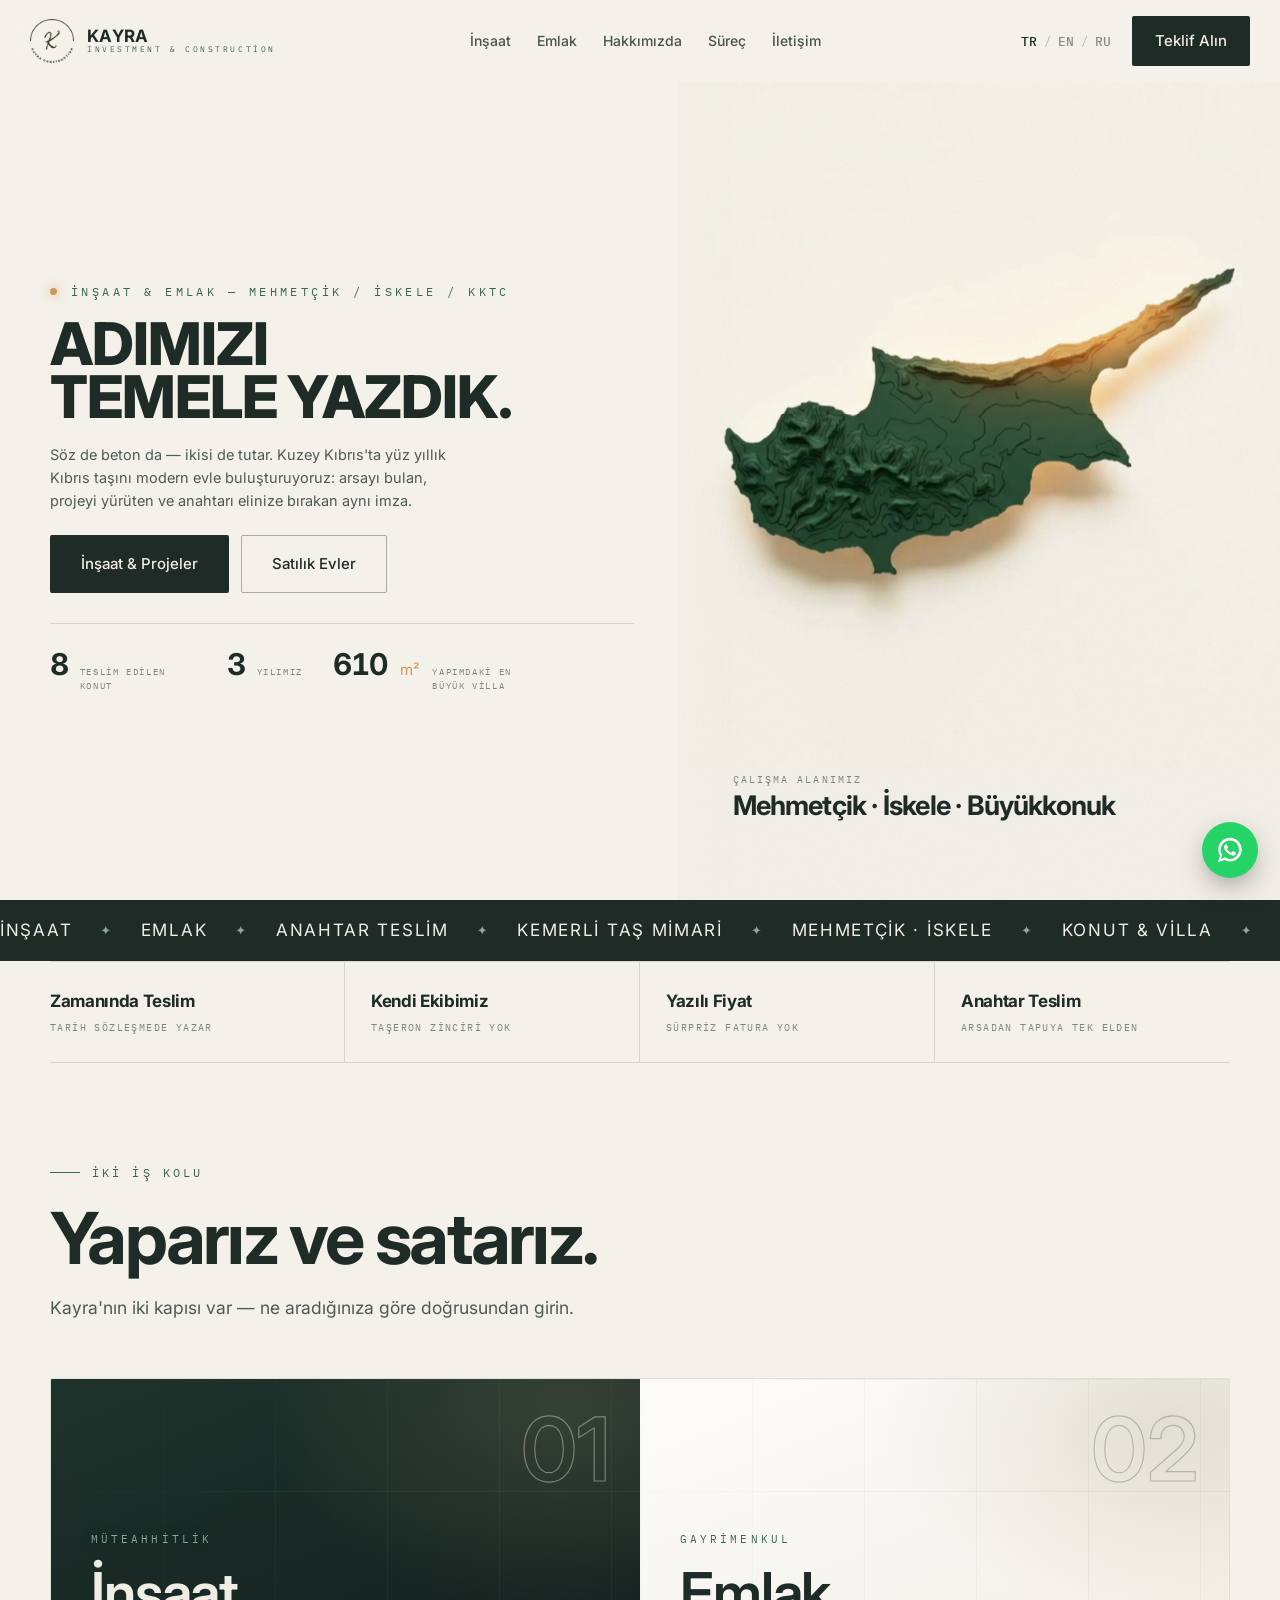
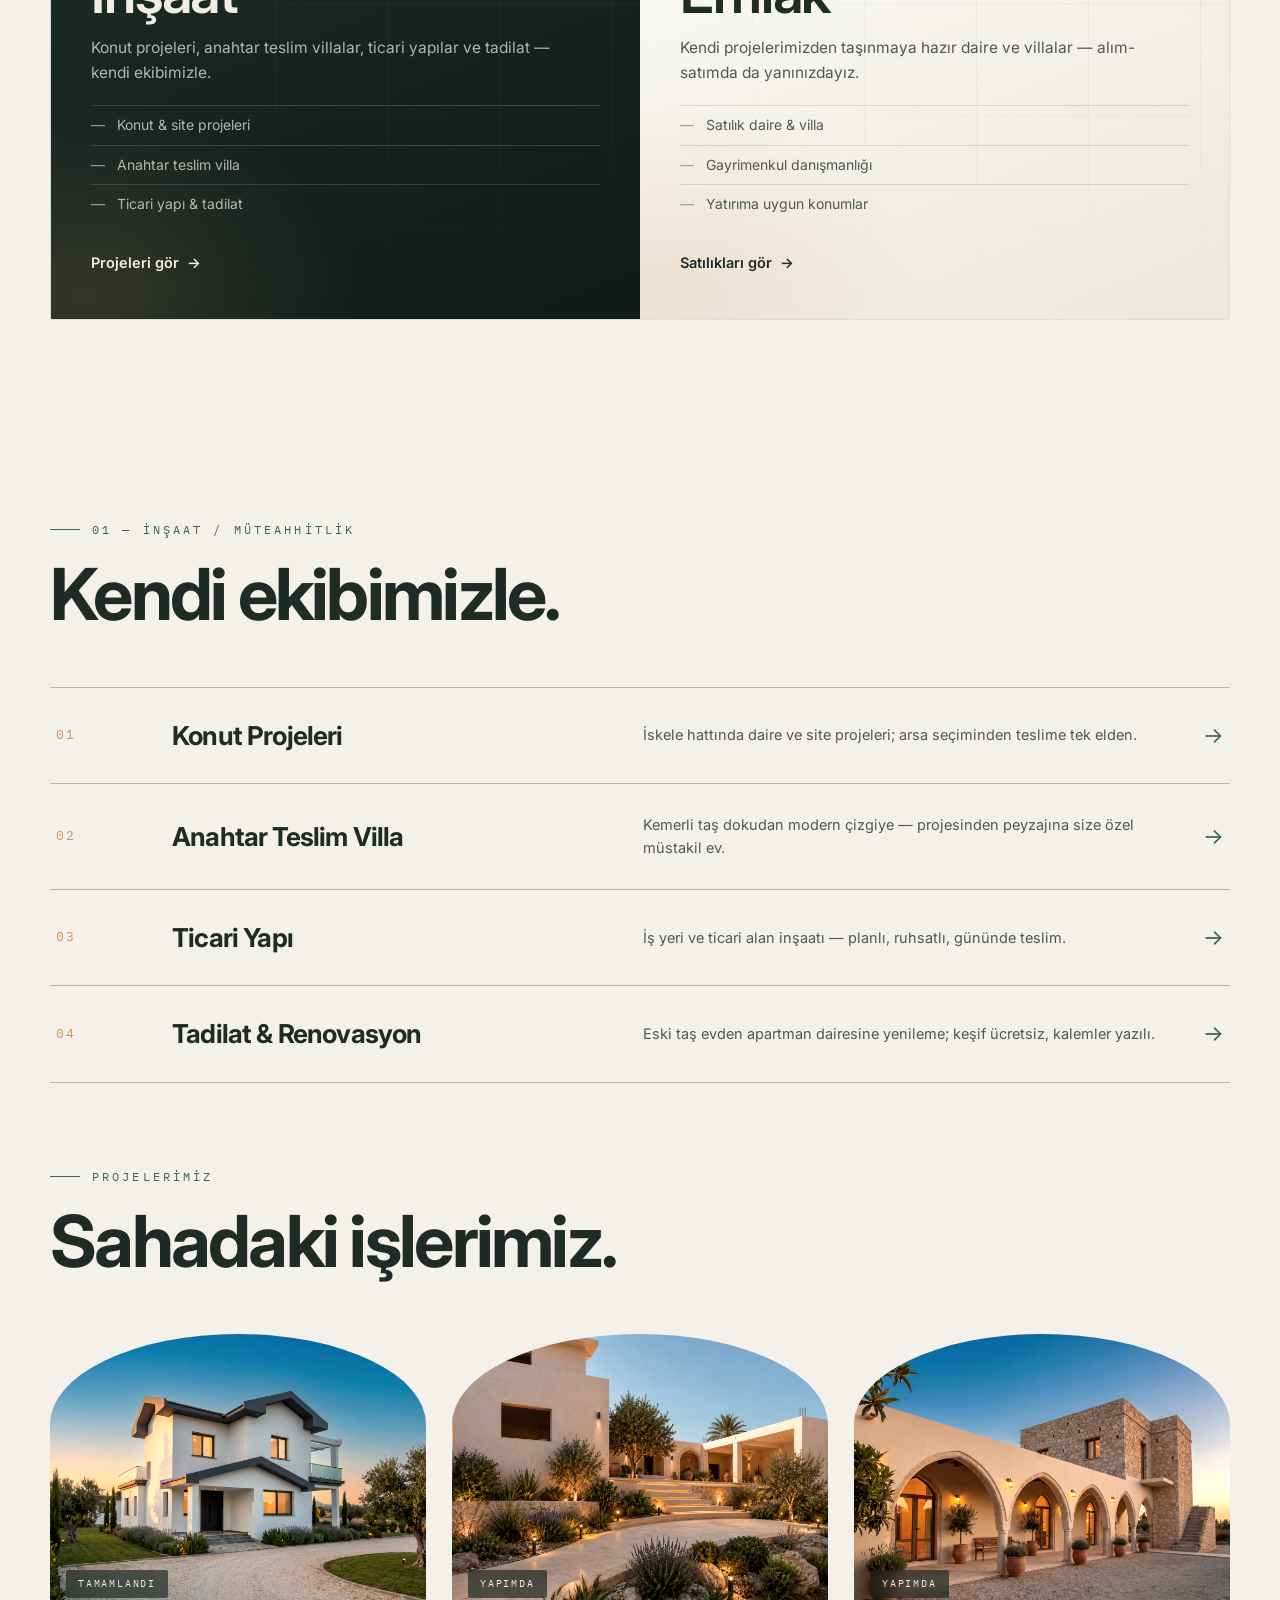
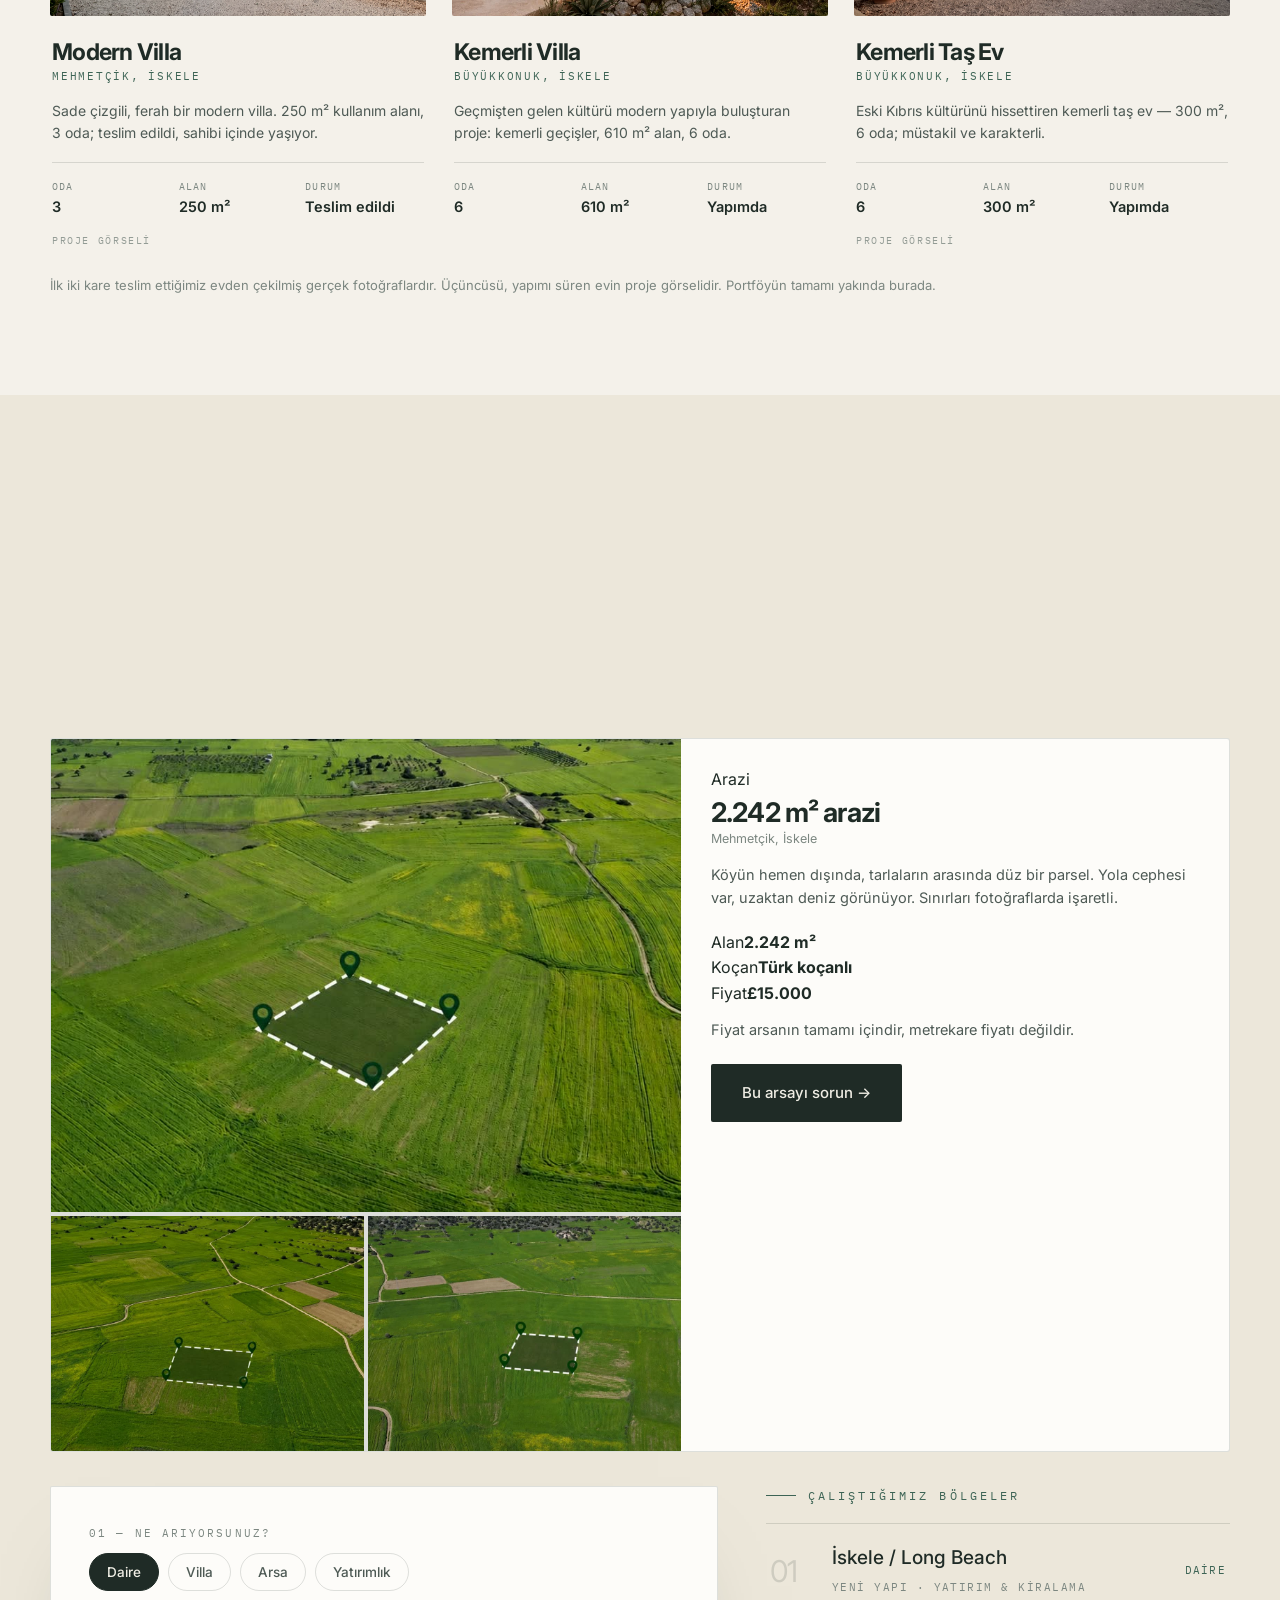
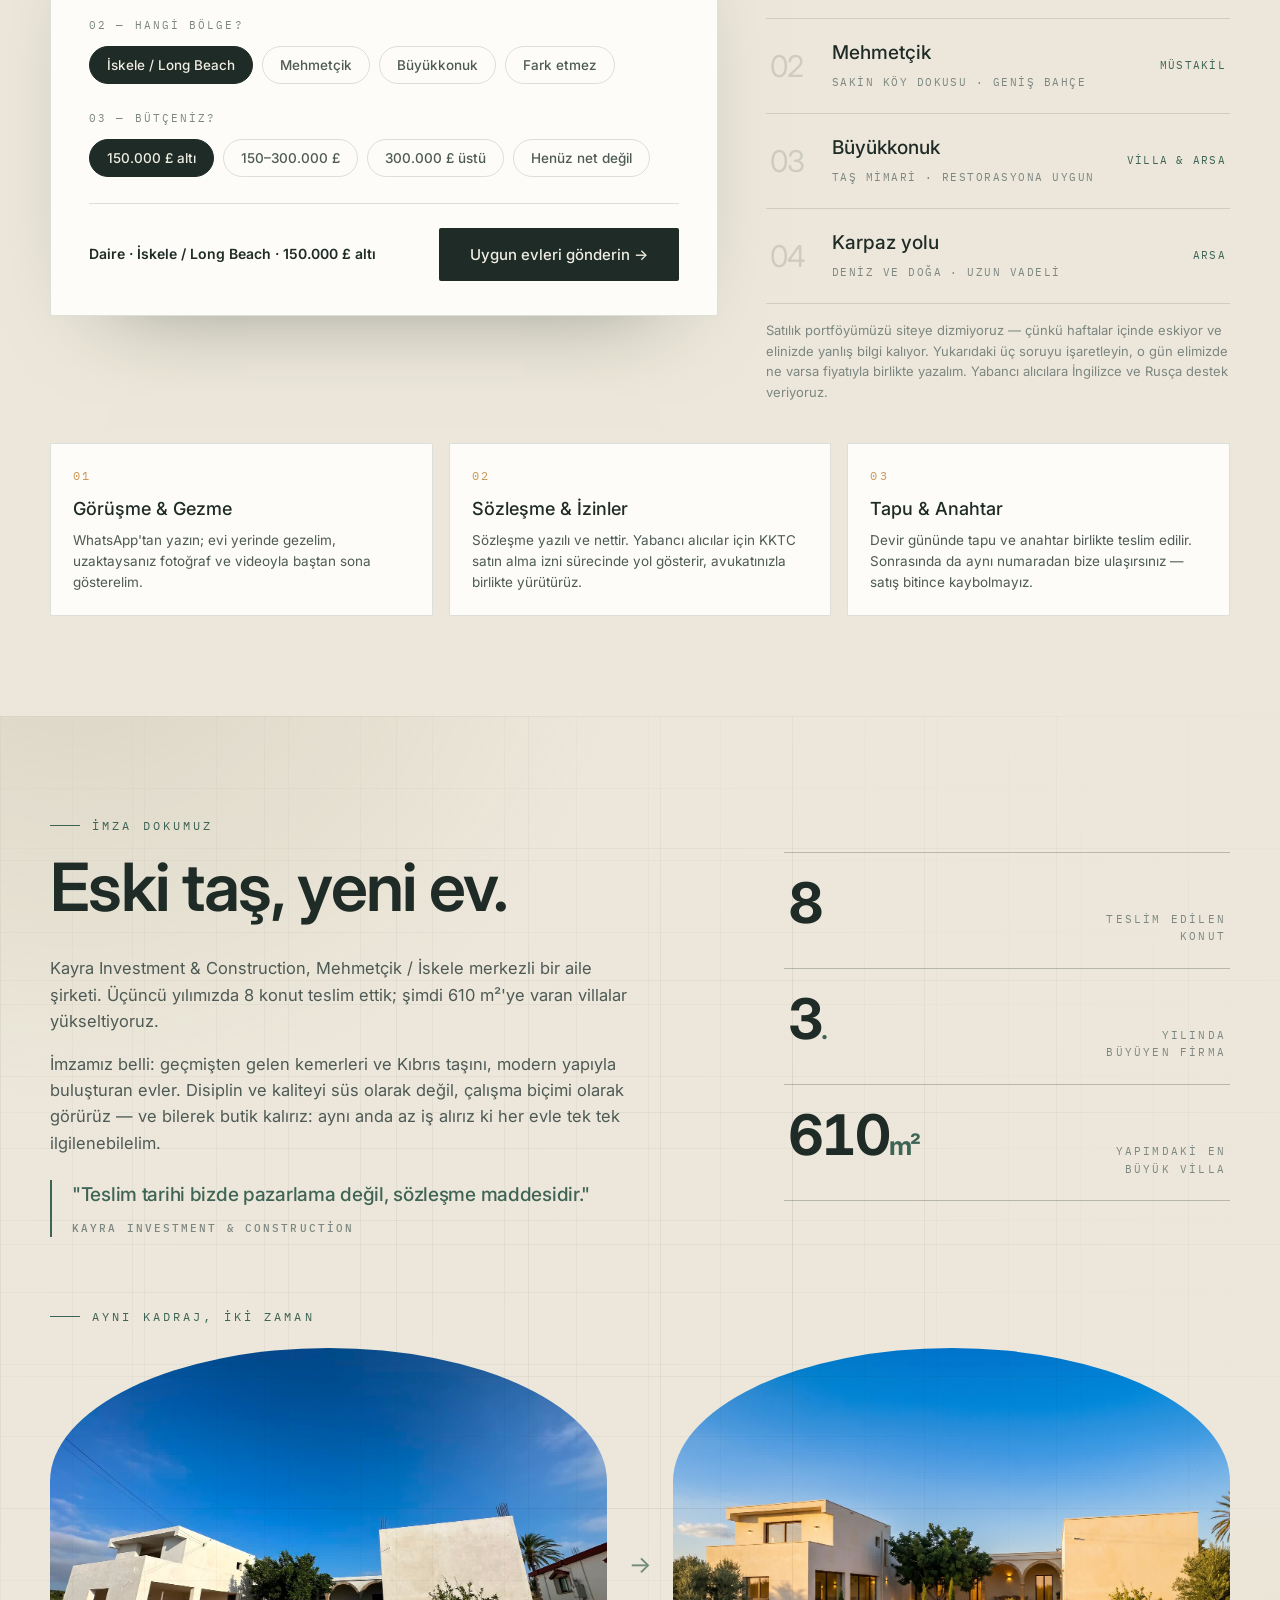
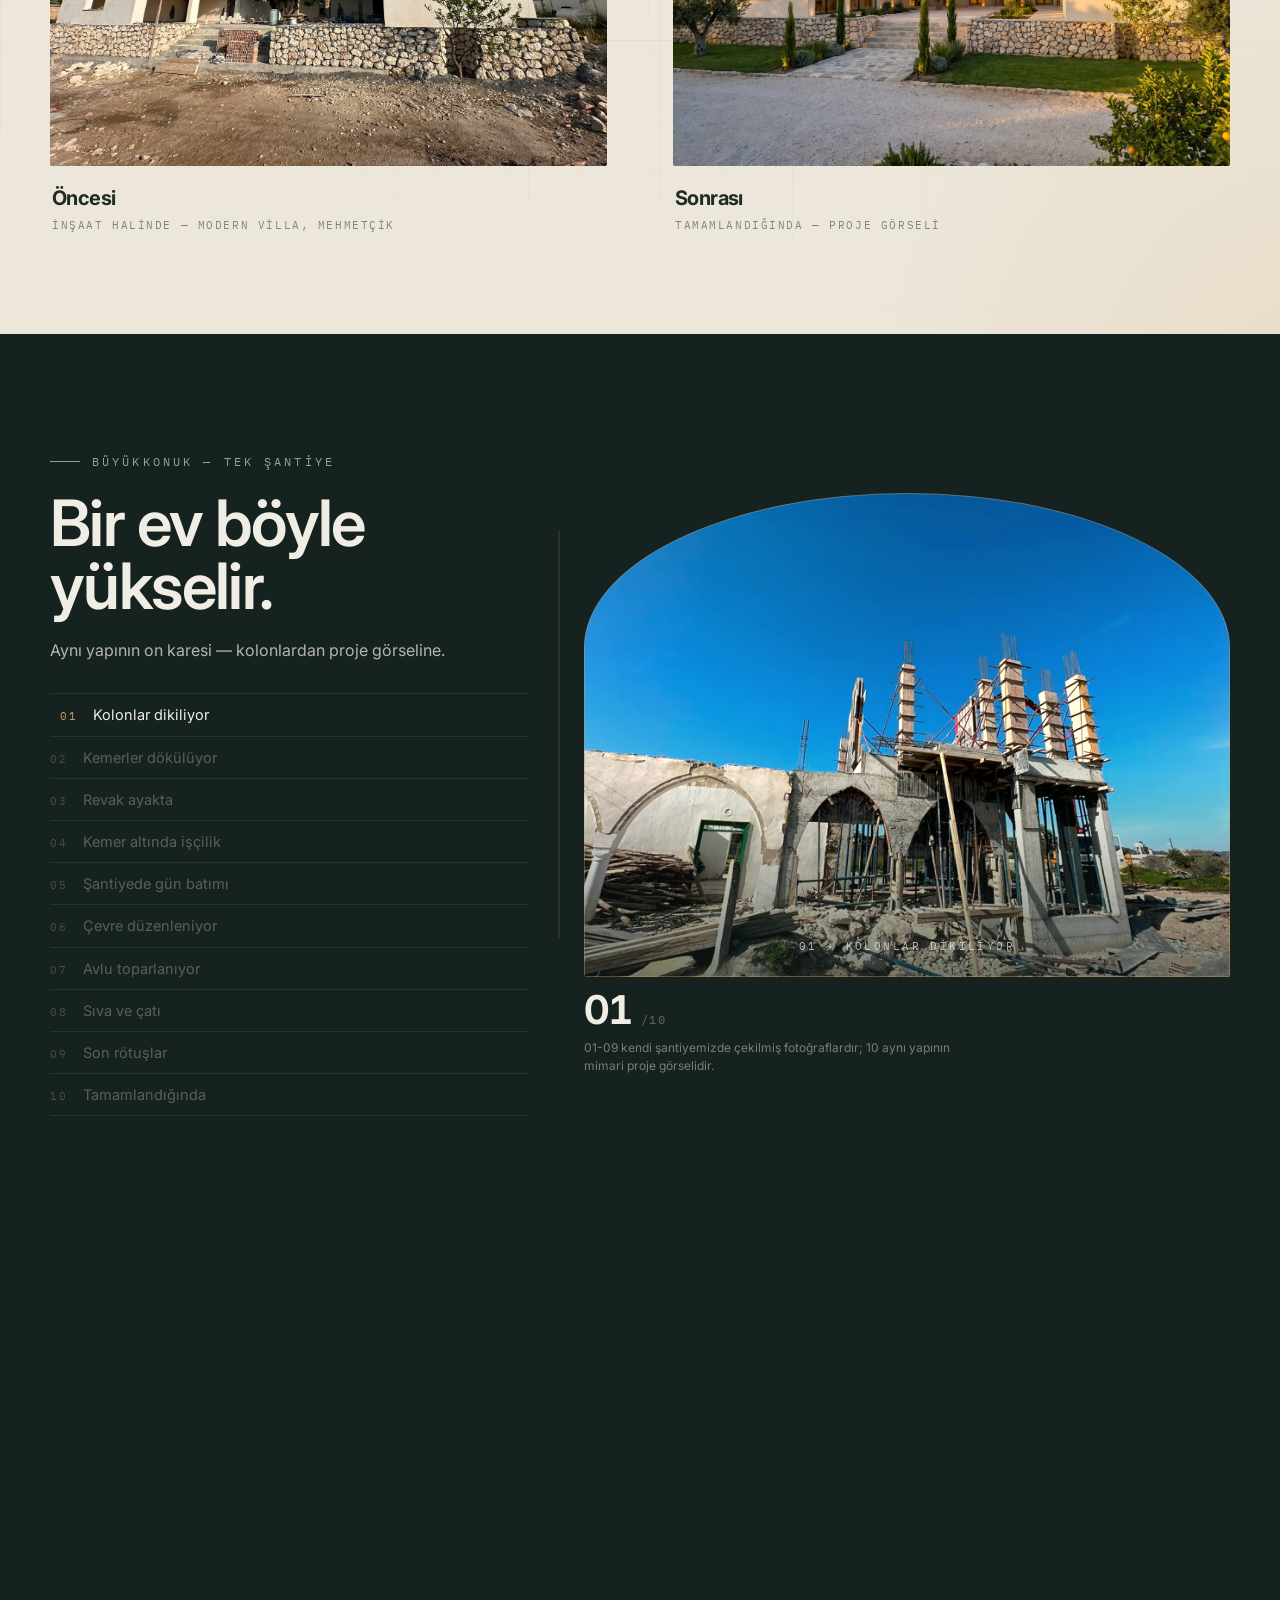
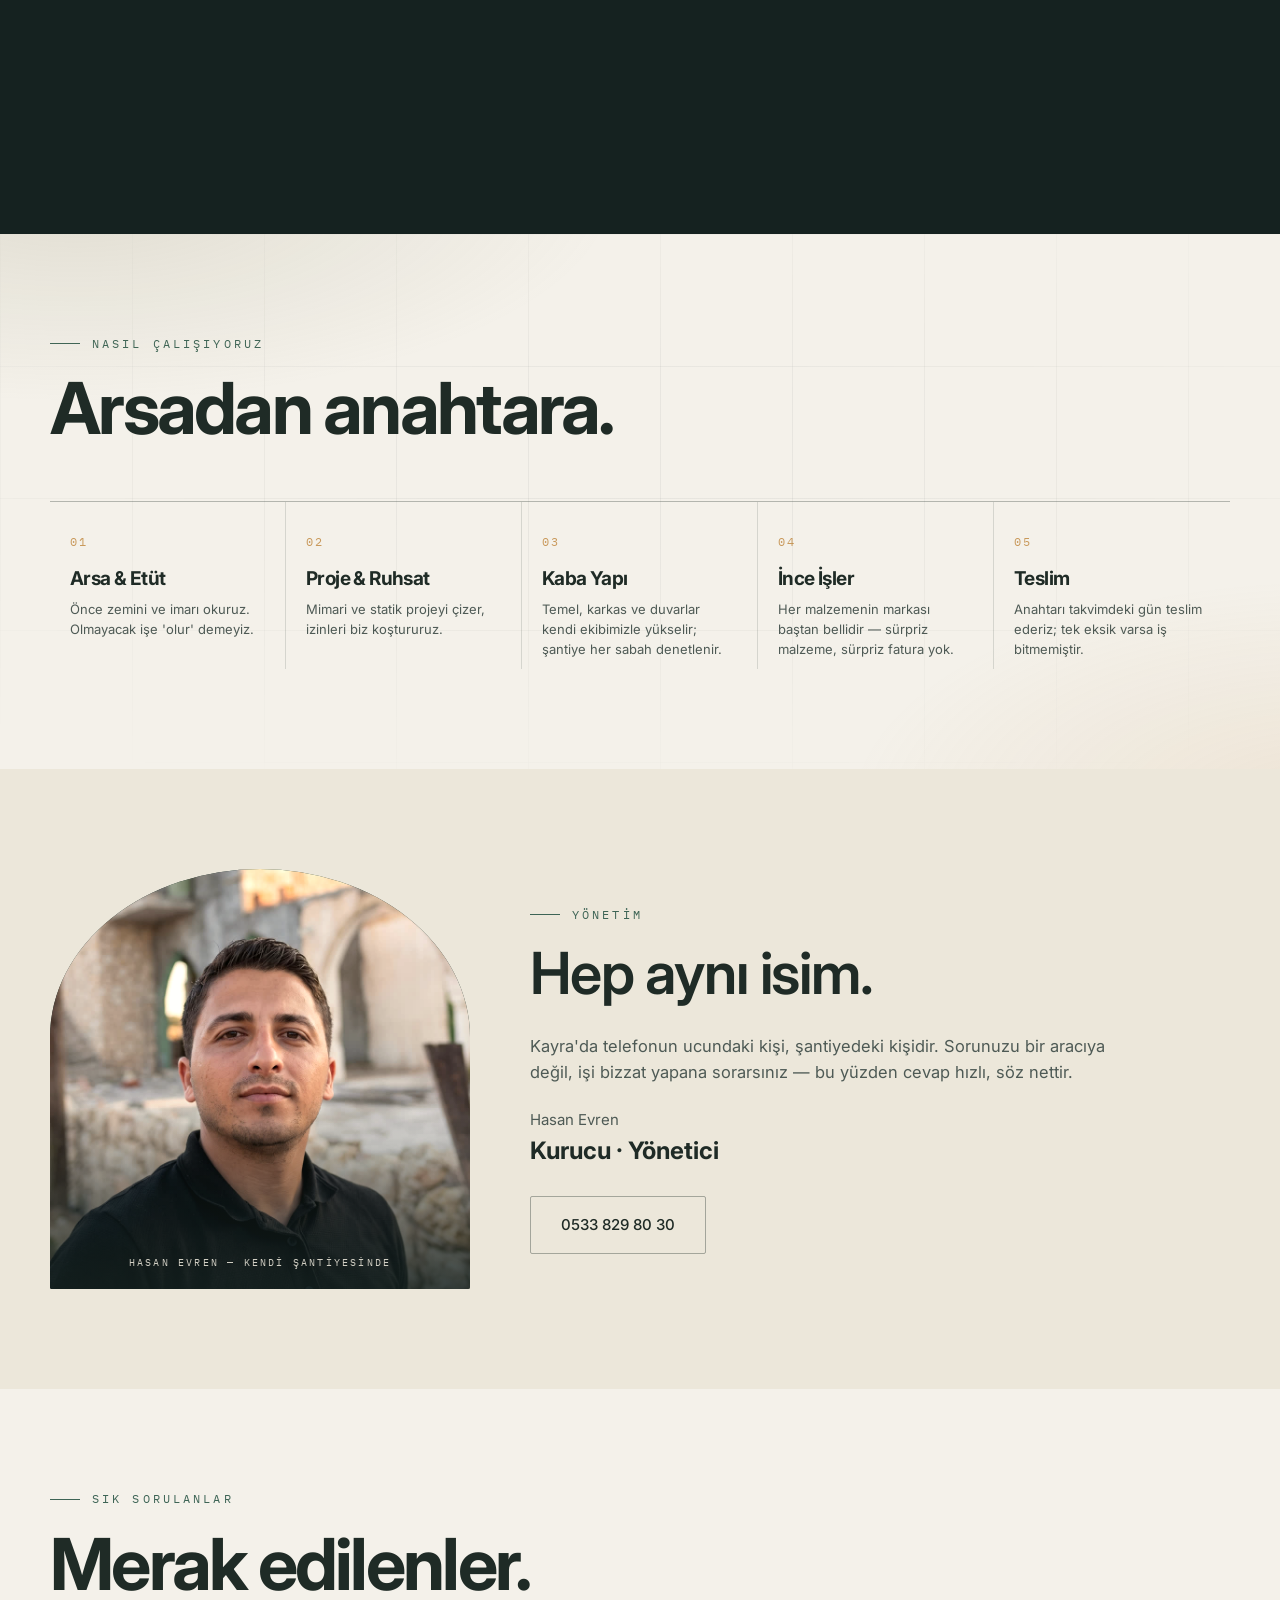
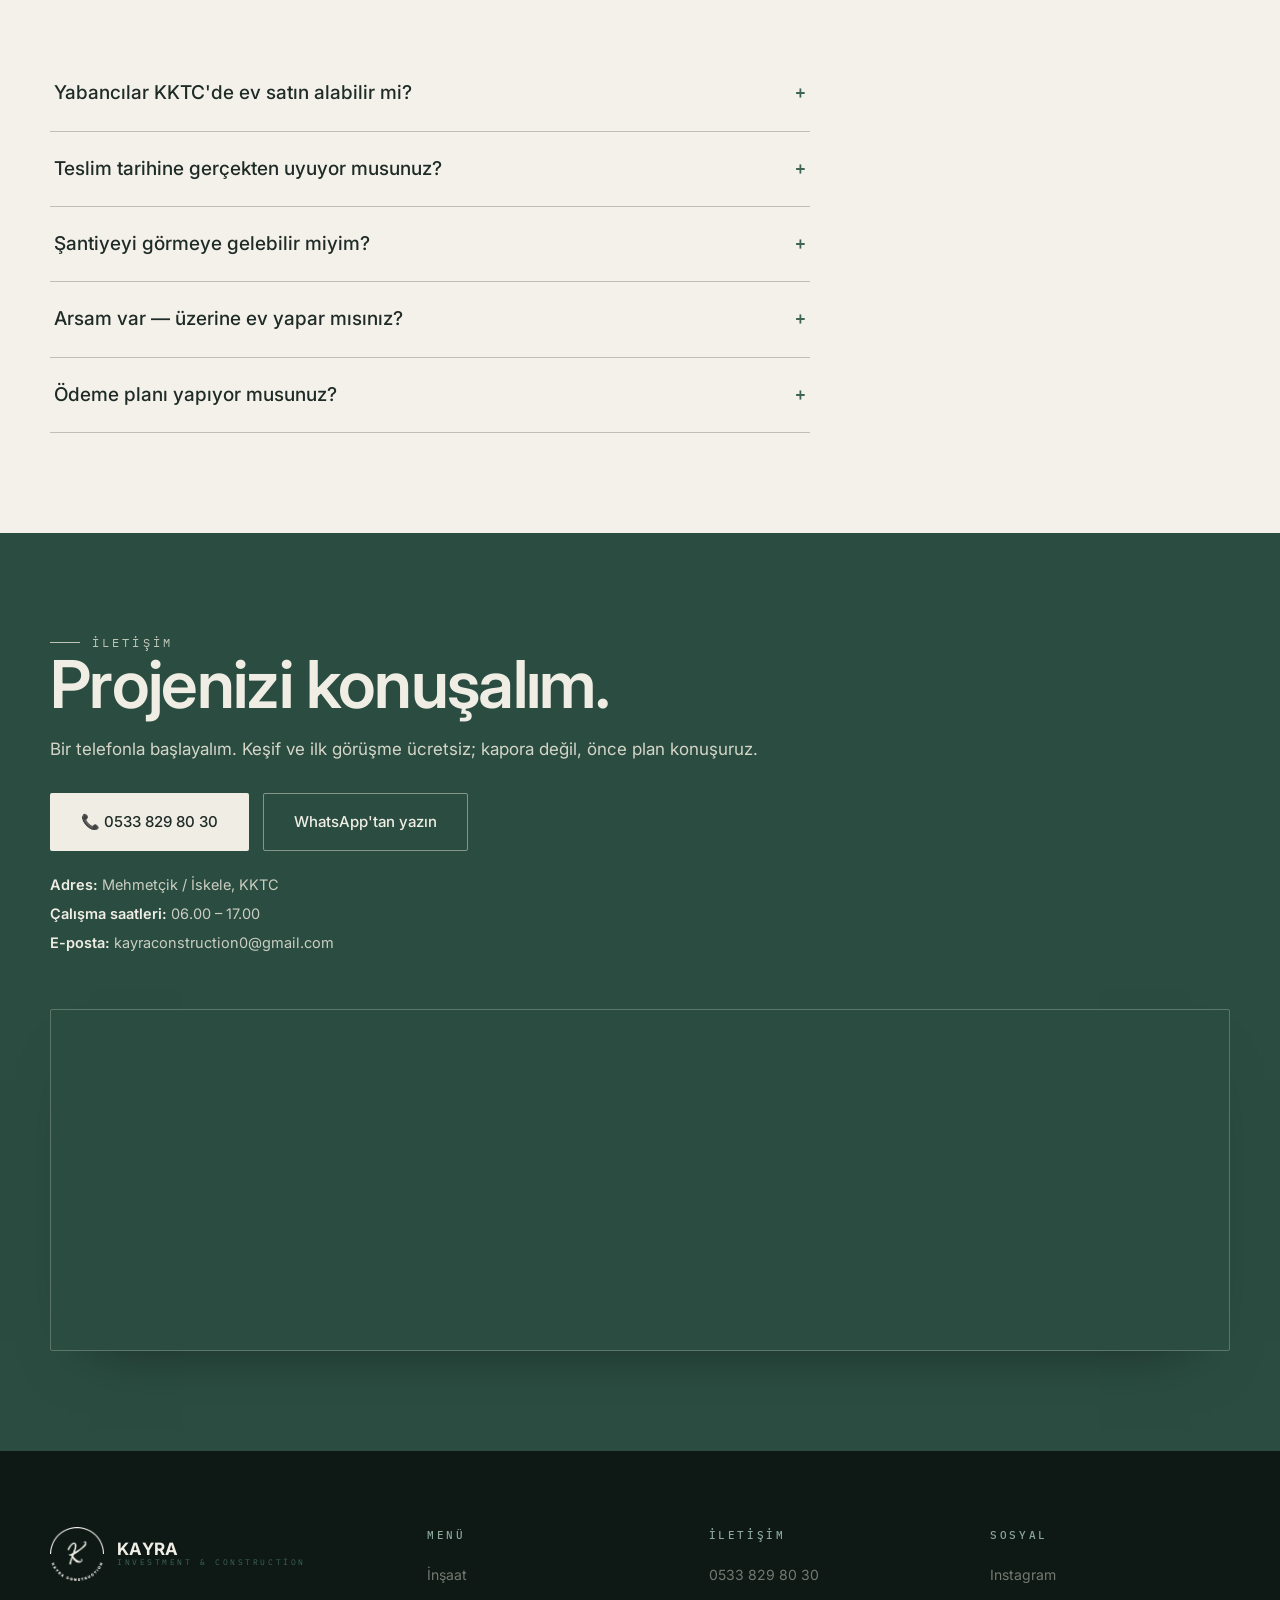
==== commit 32895edd: "Panele Emlak sekmesi: ilan yönetimi - Yeni sekme: ilan ekleme, silme, sıralama, üç fotoğrafa kadar y" ====
--- a/index.html
+++ b/index.html
@@ -30,7 +30,7 @@
 <link rel="preconnect" href="https://fonts.googleapis.com">
 <link rel="preconnect" href="https://fonts.gstatic.com" crossorigin>
 <link href="https://fonts.googleapis.com/css2?family=Inter:wght@400;500;600;700;800&family=IBM+Plex+Mono:wght@400;500&display=swap" rel="stylesheet">
-<link rel="stylesheet" href="css/style.css?v=69">
+<link rel="stylesheet" href="css/style.css?v=70">
 
 <style>
 /* HARİTA VARYANTI — sağ panel kutu olmaktan çıkar, sayfanın kremiyle birleşir.
@@ -567,10 +567,10 @@
   <svg viewBox="0 0 32 32"><path d="M16 3C9 3 3.5 8.5 3.5 15.5c0 2.4.7 4.6 1.9 6.5L3 29l7.2-2.3c1.8 1 3.8 1.5 5.8 1.5 7 0 12.5-5.5 12.5-12.5S23 3 16 3zm0 22.5c-1.8 0-3.5-.5-5-1.4l-.4-.2-4.3 1.4 1.4-4.2-.3-.4c-1-1.6-1.5-3.4-1.5-5.2C6.4 10 10.6 5.9 16 5.9S25.6 10 25.6 15.5 21.4 25.5 16 25.5zm5.5-7.2c-.3-.15-1.8-.9-2-1-.3-.1-.5-.15-.7.15s-.8 1-1 1.2c-.2.2-.4.2-.7.05-1.8-.9-3-1.6-4.2-3.6-.3-.55.3-.5.9-1.7.1-.2 0-.4 0-.55s-.7-1.7-1-2.3c-.25-.6-.5-.5-.7-.5h-.6c-.2 0-.55.075-.85.375-.3.3-1.1 1.1-1.1 2.65s1.15 3.1 1.3 3.3c.15.2 2.25 3.4 5.4 4.8 2 .85 2.8.925 3.8.775.6-.1 1.8-.75 2.05-1.45.25-.7.25-1.3.2-1.45-.075-.125-.275-.2-.575-.35z"/></svg>
 </a>
 
-<script src="js/i18n-ru.js?v=69" defer></script>
-<script src="js/main.js?v=69" defer></script>
+<script src="js/i18n-ru.js?v=70" defer></script>
+<script src="js/main.js?v=70" defer></script>
 <!-- İçerik katmanı: panelden yayınlananları uygular. Kurulmamışsa hiçbir şey yapmaz. -->
-<script src="js/panel-ayar.js?v=69" defer></script>
-<script src="js/icerik.js?v=69" defer></script>
+<script src="js/panel-ayar.js?v=70" defer></script>
+<script src="js/icerik.js?v=70" defer></script>
 </body>
 </html>
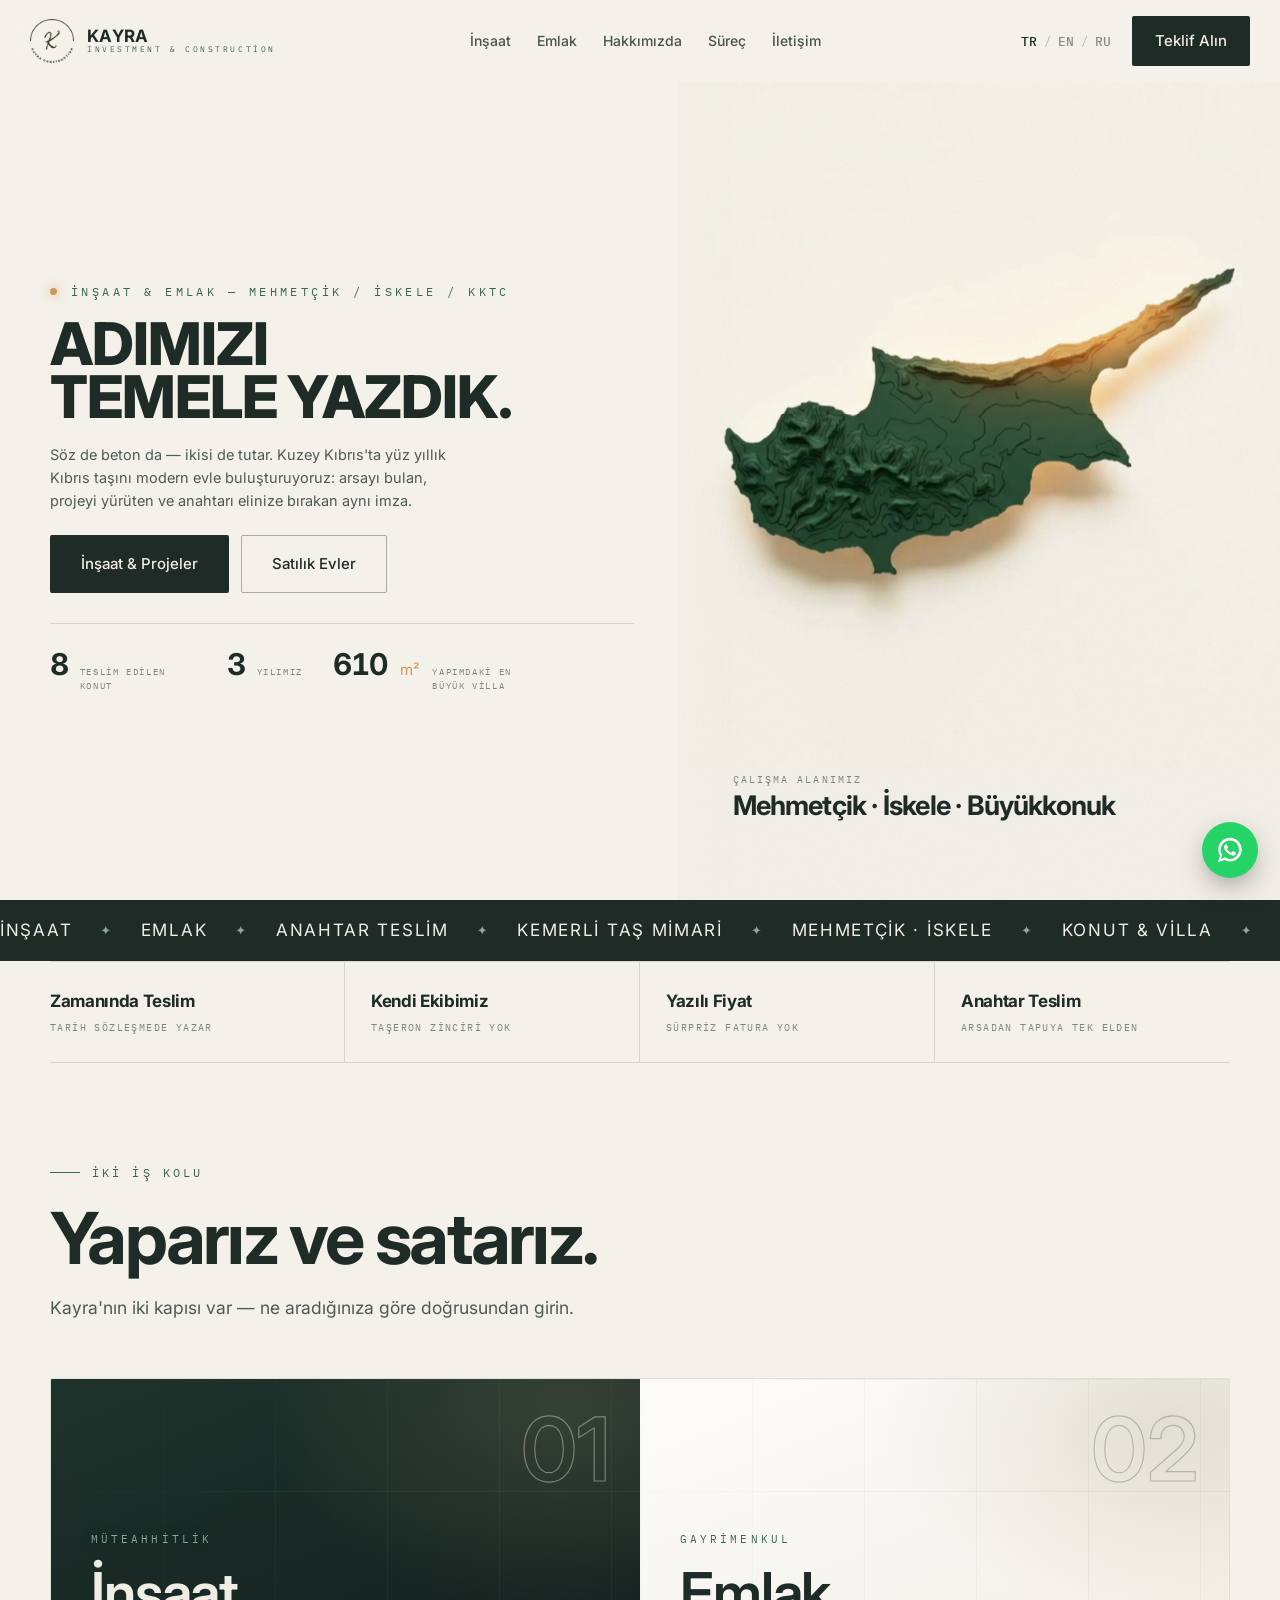
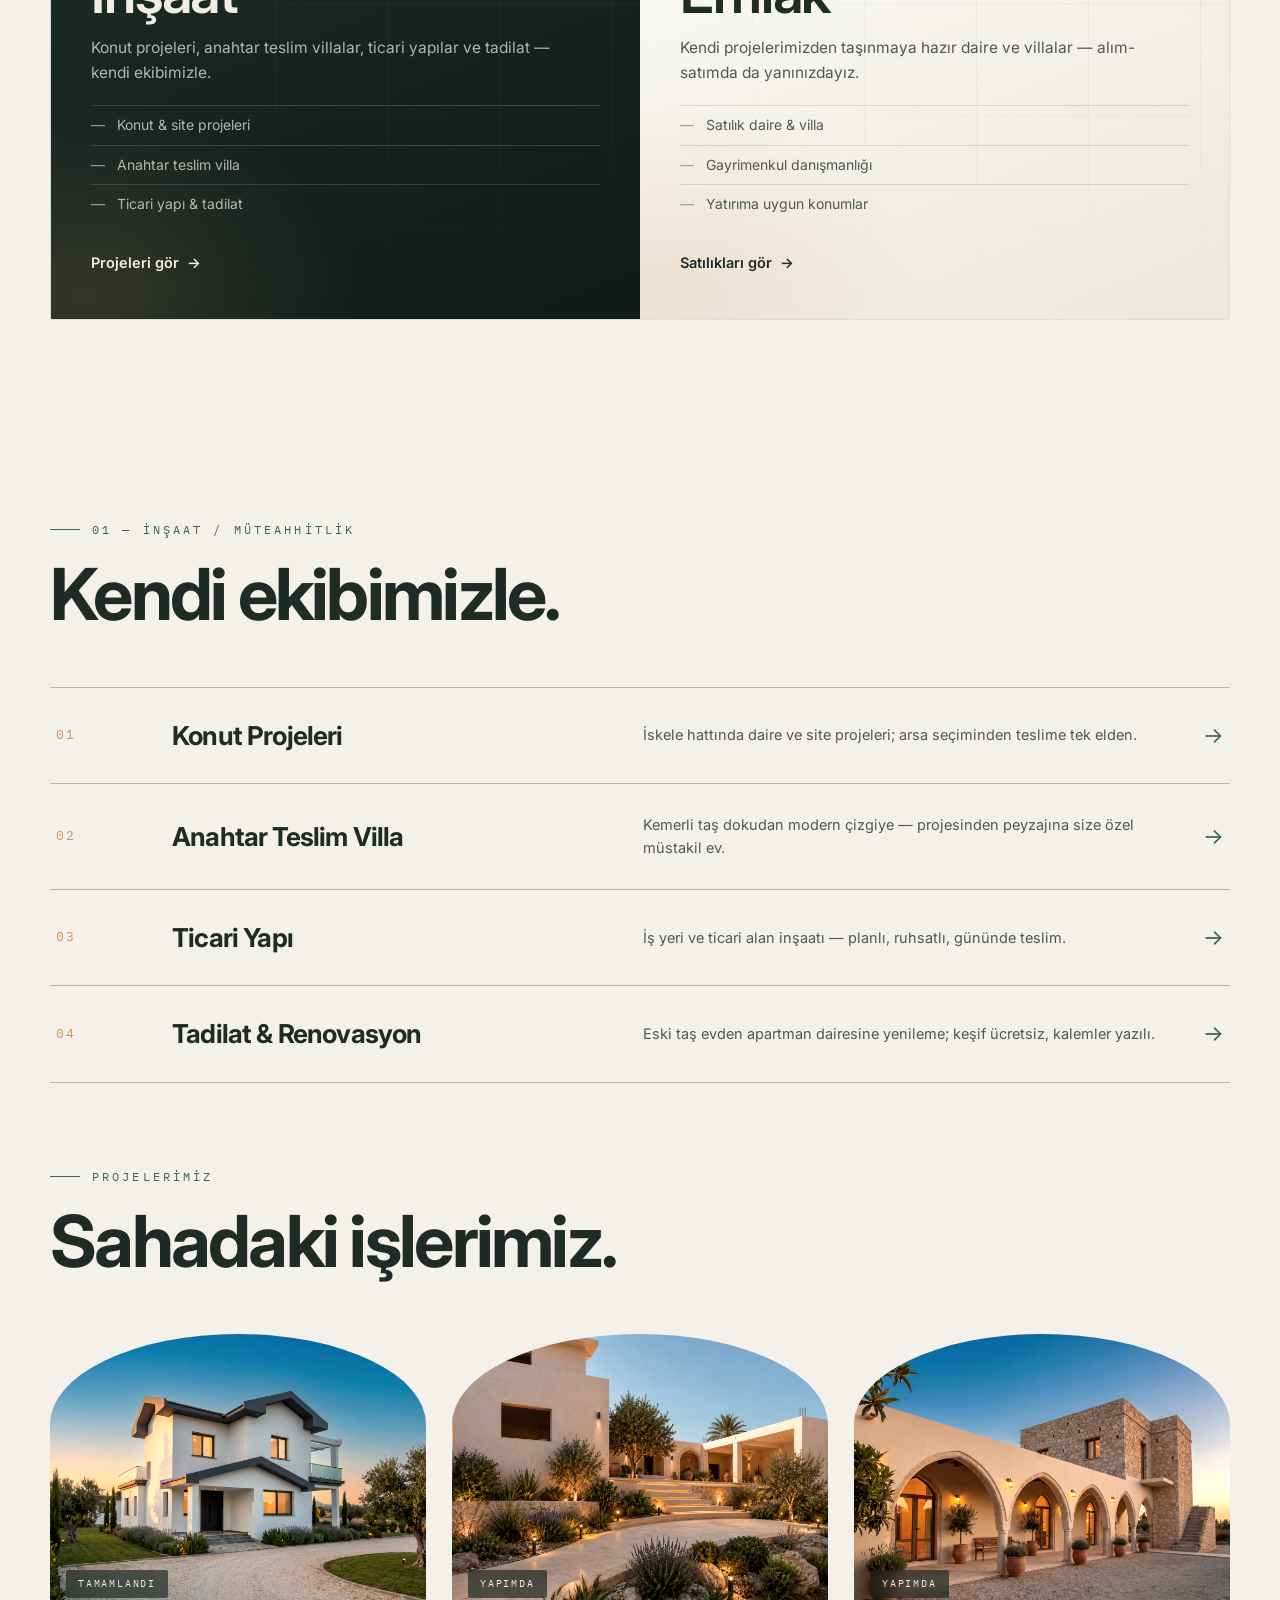
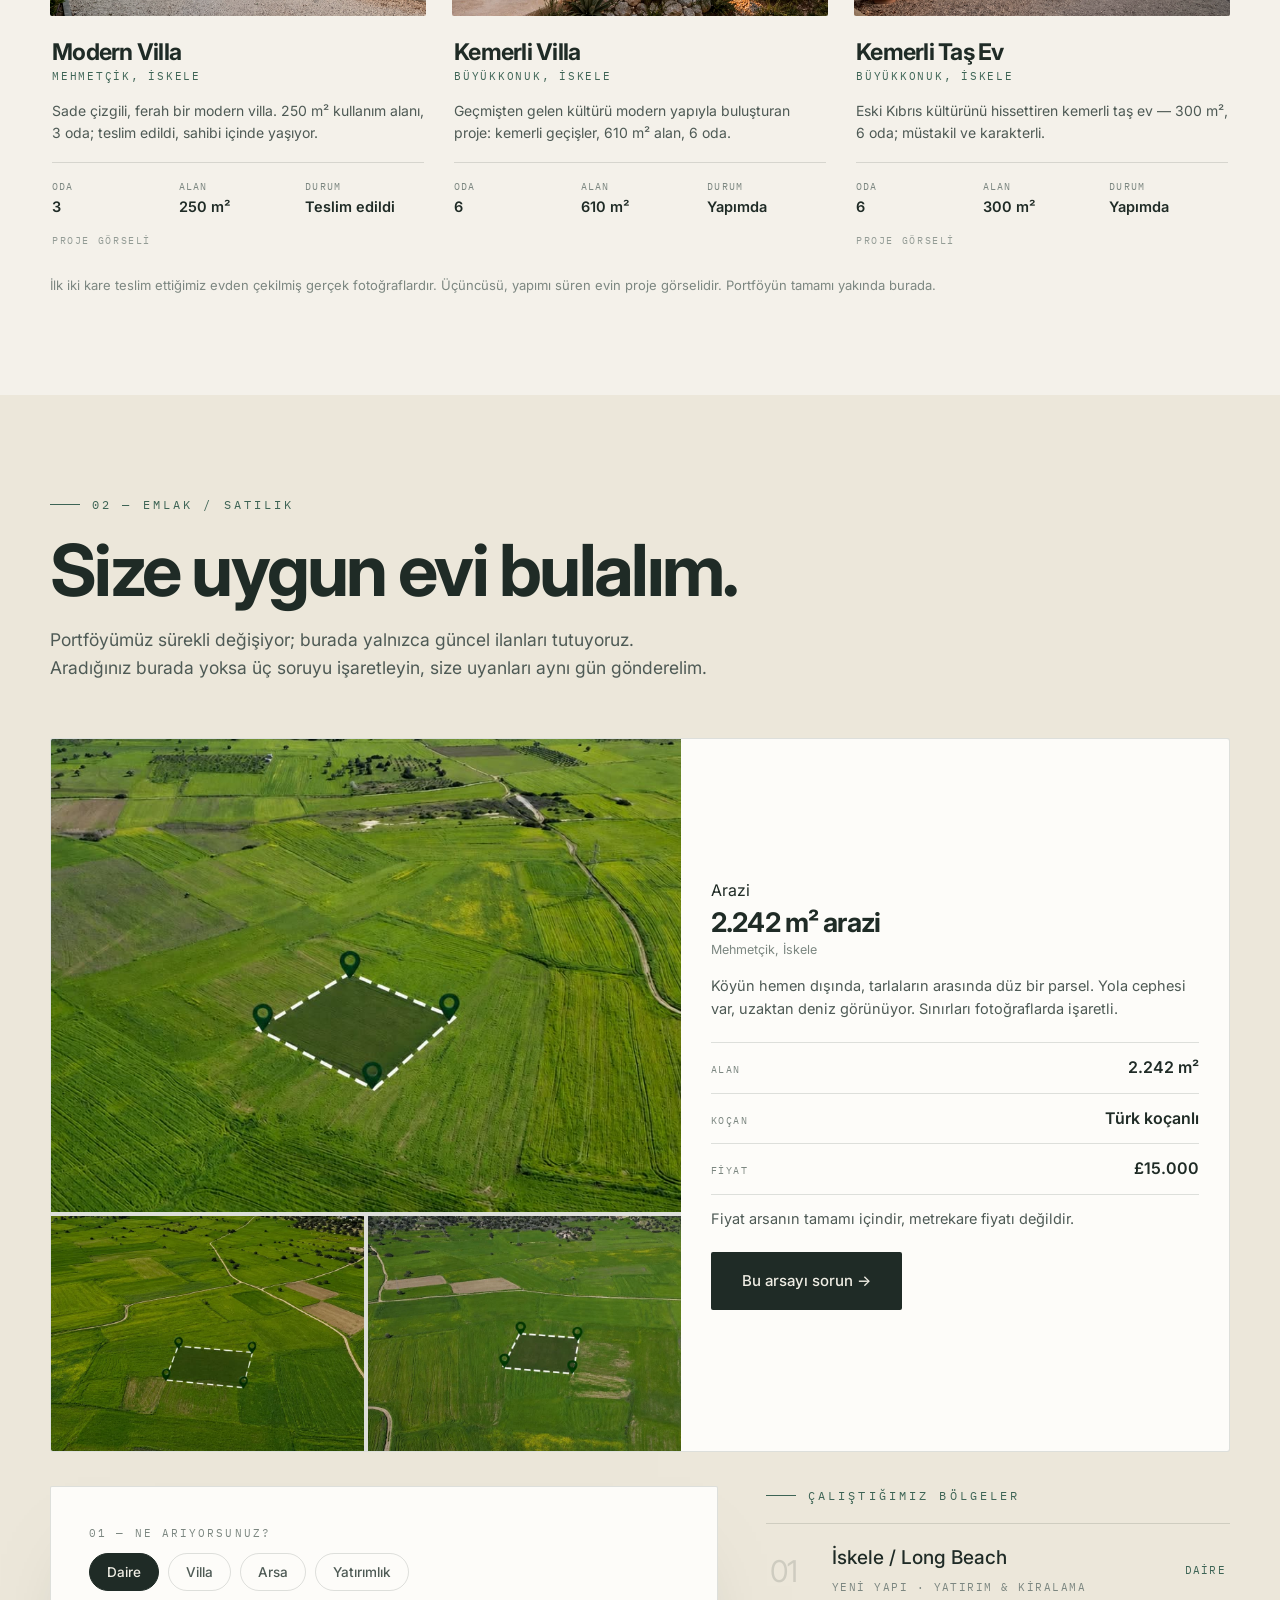
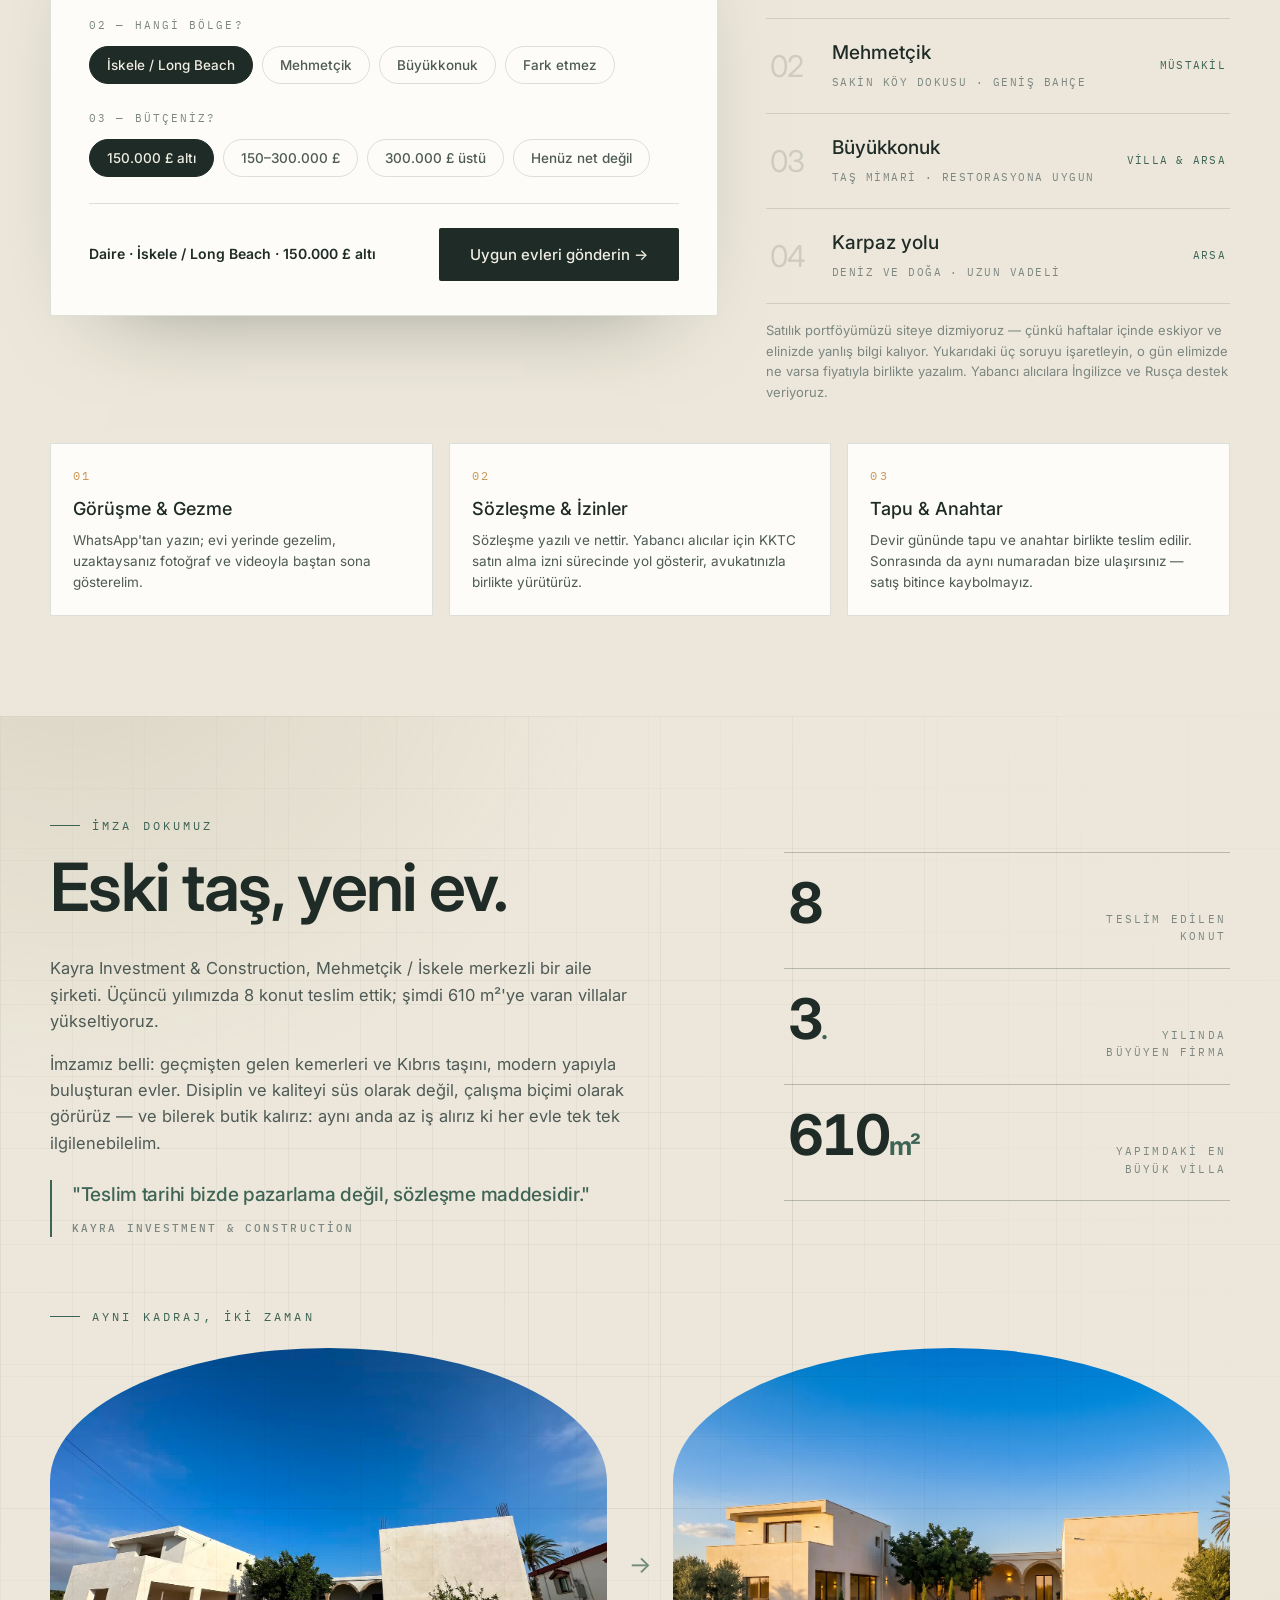
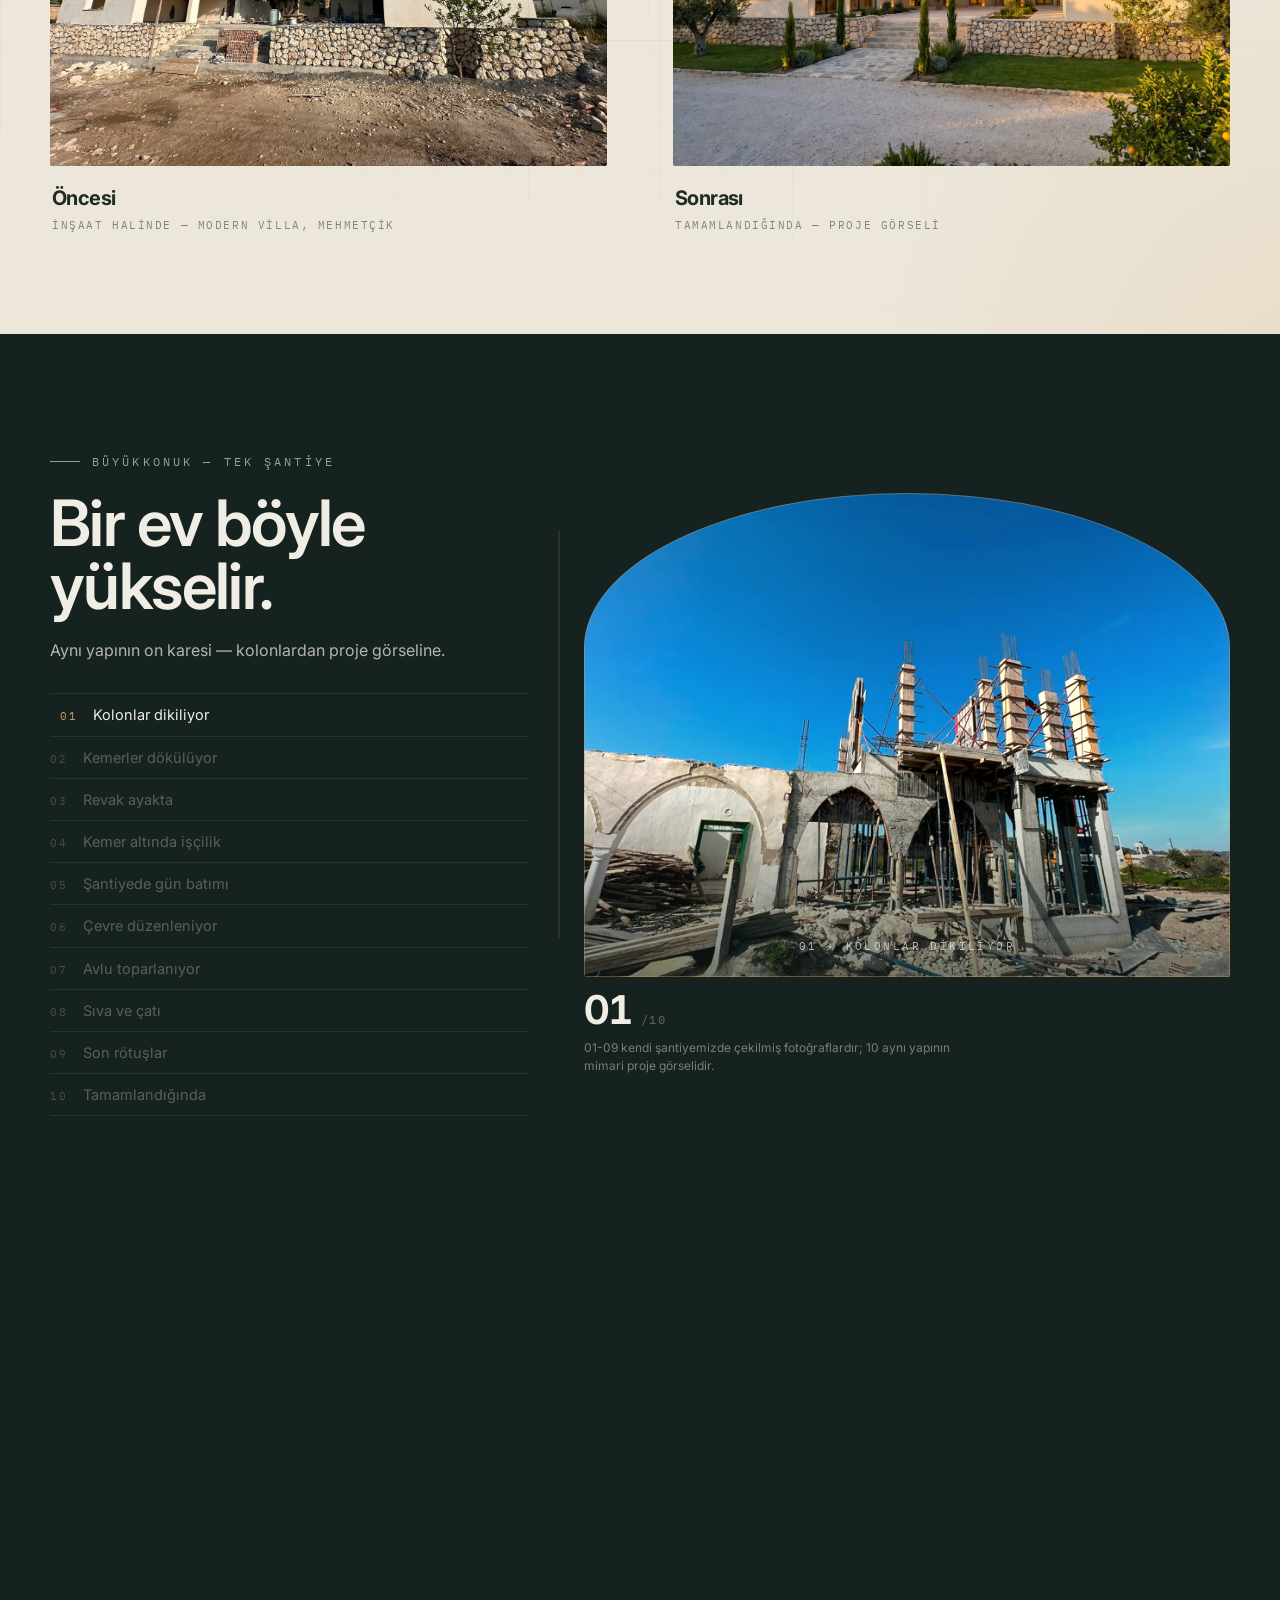
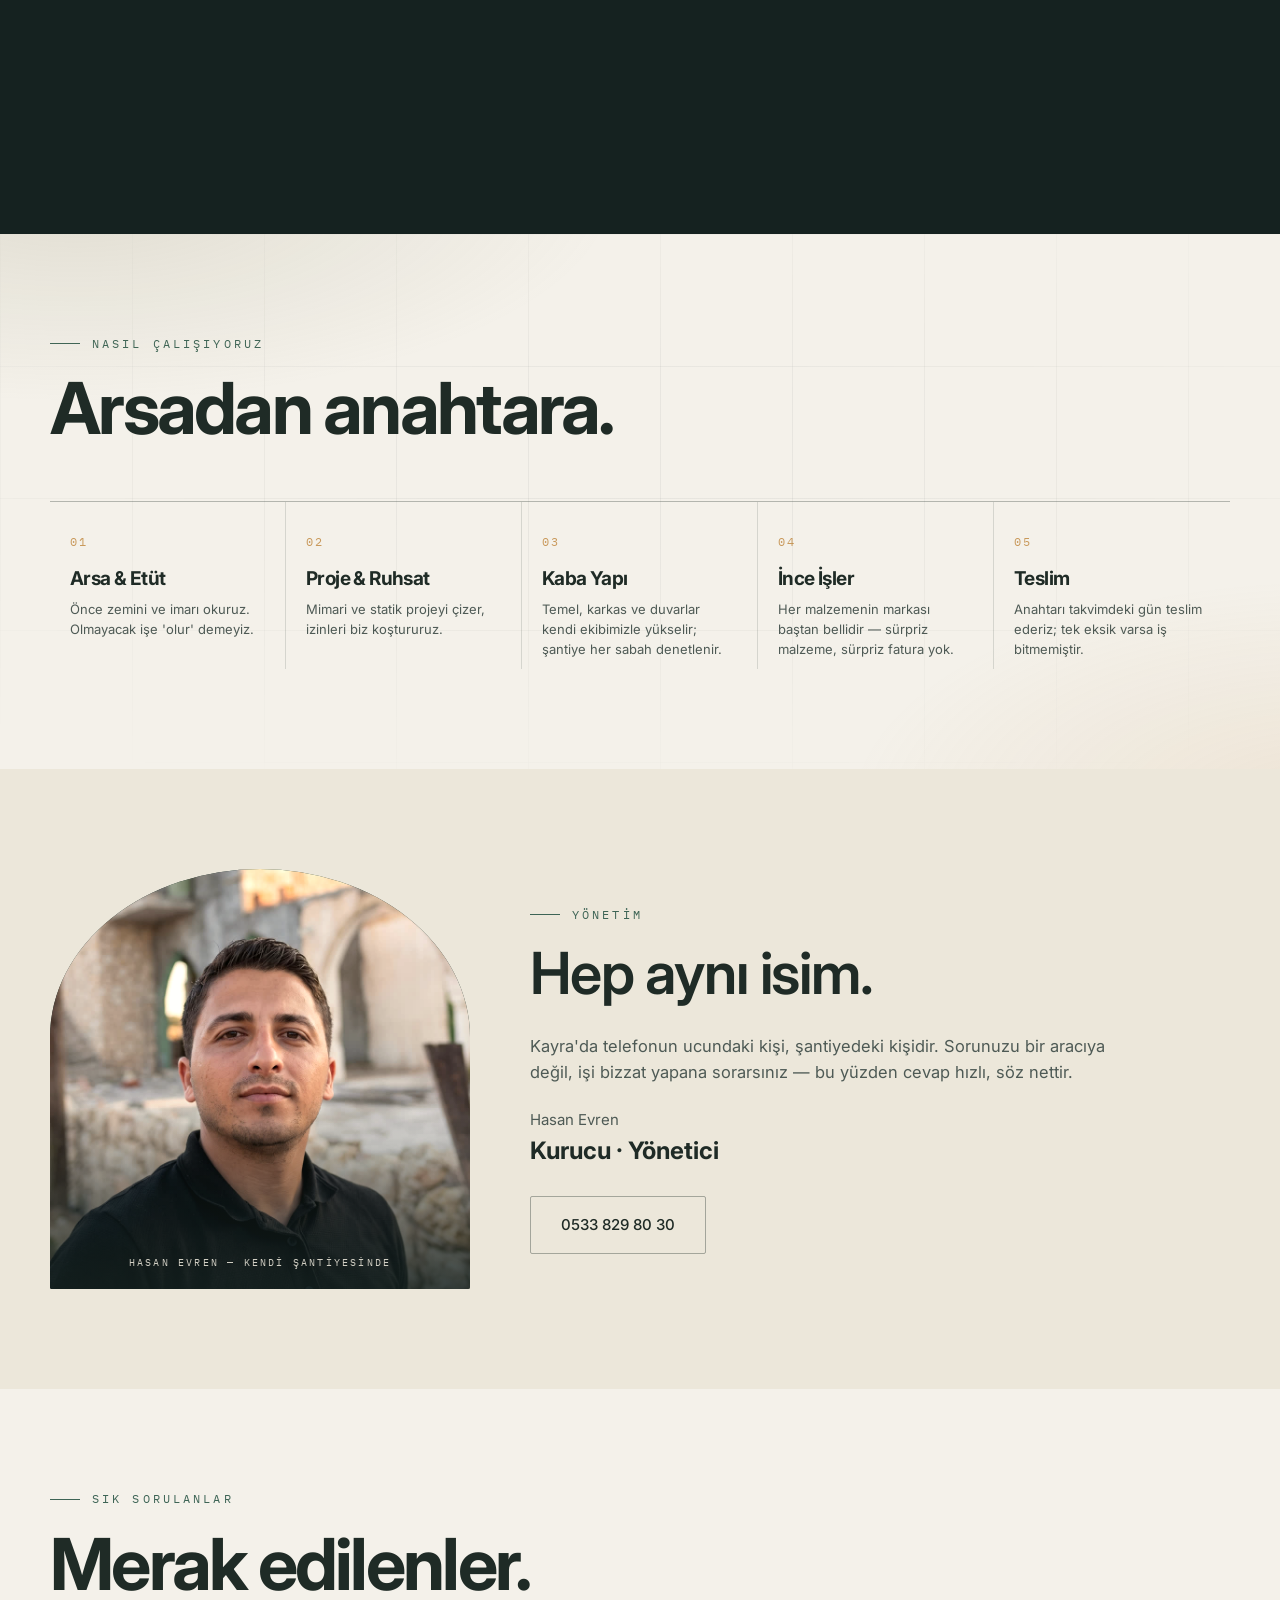
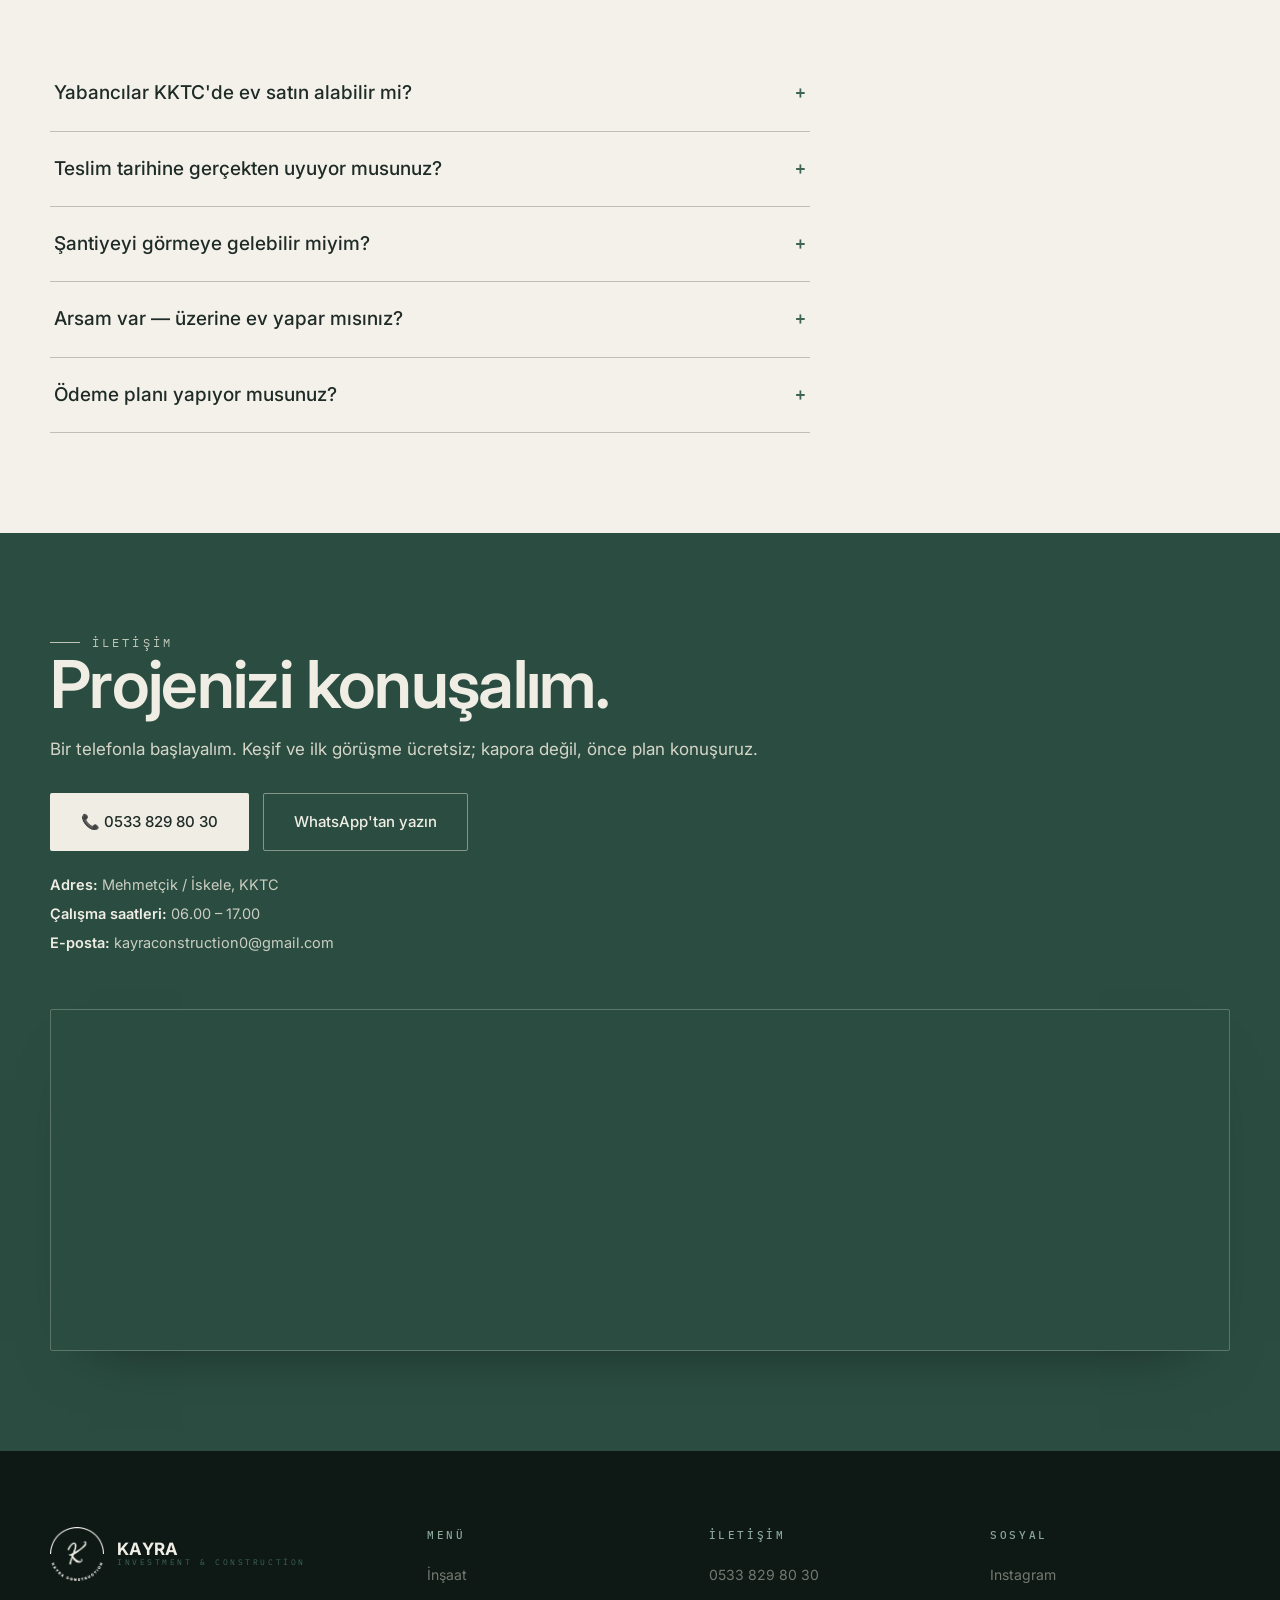
==== commit 836b5d0d: "İlan künyesinde etiket ve değer ayrıldı .card .facts kuralları .card seçicisine kilitliydi; ilan kar" ====
--- a/index.html
+++ b/index.html
@@ -30,7 +30,7 @@
 <link rel="preconnect" href="https://fonts.googleapis.com">
 <link rel="preconnect" href="https://fonts.gstatic.com" crossorigin>
 <link href="https://fonts.googleapis.com/css2?family=Inter:wght@400;500;600;700;800&family=IBM+Plex+Mono:wght@400;500&display=swap" rel="stylesheet">
-<link rel="stylesheet" href="css/style.css?v=70">
+<link rel="stylesheet" href="css/style.css?v=71">
 
 <style>
 /* HARİTA VARYANTI — sağ panel kutu olmaktan çıkar, sayfanın kremiyle birleşir.
@@ -567,10 +567,10 @@
   <svg viewBox="0 0 32 32"><path d="M16 3C9 3 3.5 8.5 3.5 15.5c0 2.4.7 4.6 1.9 6.5L3 29l7.2-2.3c1.8 1 3.8 1.5 5.8 1.5 7 0 12.5-5.5 12.5-12.5S23 3 16 3zm0 22.5c-1.8 0-3.5-.5-5-1.4l-.4-.2-4.3 1.4 1.4-4.2-.3-.4c-1-1.6-1.5-3.4-1.5-5.2C6.4 10 10.6 5.9 16 5.9S25.6 10 25.6 15.5 21.4 25.5 16 25.5zm5.5-7.2c-.3-.15-1.8-.9-2-1-.3-.1-.5-.15-.7.15s-.8 1-1 1.2c-.2.2-.4.2-.7.05-1.8-.9-3-1.6-4.2-3.6-.3-.55.3-.5.9-1.7.1-.2 0-.4 0-.55s-.7-1.7-1-2.3c-.25-.6-.5-.5-.7-.5h-.6c-.2 0-.55.075-.85.375-.3.3-1.1 1.1-1.1 2.65s1.15 3.1 1.3 3.3c.15.2 2.25 3.4 5.4 4.8 2 .85 2.8.925 3.8.775.6-.1 1.8-.75 2.05-1.45.25-.7.25-1.3.2-1.45-.075-.125-.275-.2-.575-.35z"/></svg>
 </a>
 
-<script src="js/i18n-ru.js?v=70" defer></script>
-<script src="js/main.js?v=70" defer></script>
+<script src="js/i18n-ru.js?v=71" defer></script>
+<script src="js/main.js?v=71" defer></script>
 <!-- İçerik katmanı: panelden yayınlananları uygular. Kurulmamışsa hiçbir şey yapmaz. -->
-<script src="js/panel-ayar.js?v=70" defer></script>
-<script src="js/icerik.js?v=70" defer></script>
+<script src="js/panel-ayar.js?v=71" defer></script>
+<script src="js/icerik.js?v=71" defer></script>
 </body>
 </html>
--- a/css/style.css
+++ b/css/style.css
@@ -885,11 +885,21 @@
 .ilan-gorseller .ph img{width:100%;height:100%;object-fit:cover;display:block}
 .ilan-kucuk{display:grid;grid-template-columns:1fr 1fr;gap:4px}
 .ilan-kucuk img{width:100%;aspect-ratio:4/3;object-fit:cover;display:block}
-.ilan-govde{padding:28px 30px 30px;display:flex;flex-direction:column}
+/* Gorsel sutunu metinden uzun; kunye dibe yapisip altta kocaman bosluk
+   birakmasin diye govde dikeyde ortalanir. */
+.ilan-govde{padding:28px 30px 30px;display:flex;flex-direction:column;justify-content:center}
 .ilan-govde h3{font-size:clamp(21px,2.4vw,27px);margin:6px 0 2px}
 .ilan-govde .loc{font-size:12.5px;color:var(--muted);margin-bottom:14px}
 .ilan-govde>p{font-size:14.5px;color:var(--ink-soft);line-height:1.6}
-.ilan-govde .facts{margin:20px 0 0}
+/* .card .facts kurallari .card'a kilitli; ilan karti .card degil, o yuzden
+   etiket ile deger yan yana yapisiyordu. Kunye burada satir satir okunur:
+   etiket solda kucuk, deger sagda; aralarinda ince ayrac. */
+.ilan-govde .facts{display:block;margin:22px 0 0;border-top:1px solid var(--iline)}
+.ilan-govde .facts div{display:flex;align-items:baseline;justify-content:space-between;
+  gap:20px;padding:12px 0;border-bottom:1px solid var(--iline)}
+.ilan-govde .facts div span{font-family:var(--mono);font-size:10px;letter-spacing:.14em;
+  text-transform:uppercase;color:var(--muted);flex:0 0 auto}
+.ilan-govde .facts div b{font-size:16px;font-weight:600;text-align:right}
 .ilan-not{font-size:12.5px;color:var(--muted);margin-top:12px;line-height:1.5}
 .ilan-govde .btn{align-self:flex-start;margin-top:22px}
 @media (max-width:900px){
